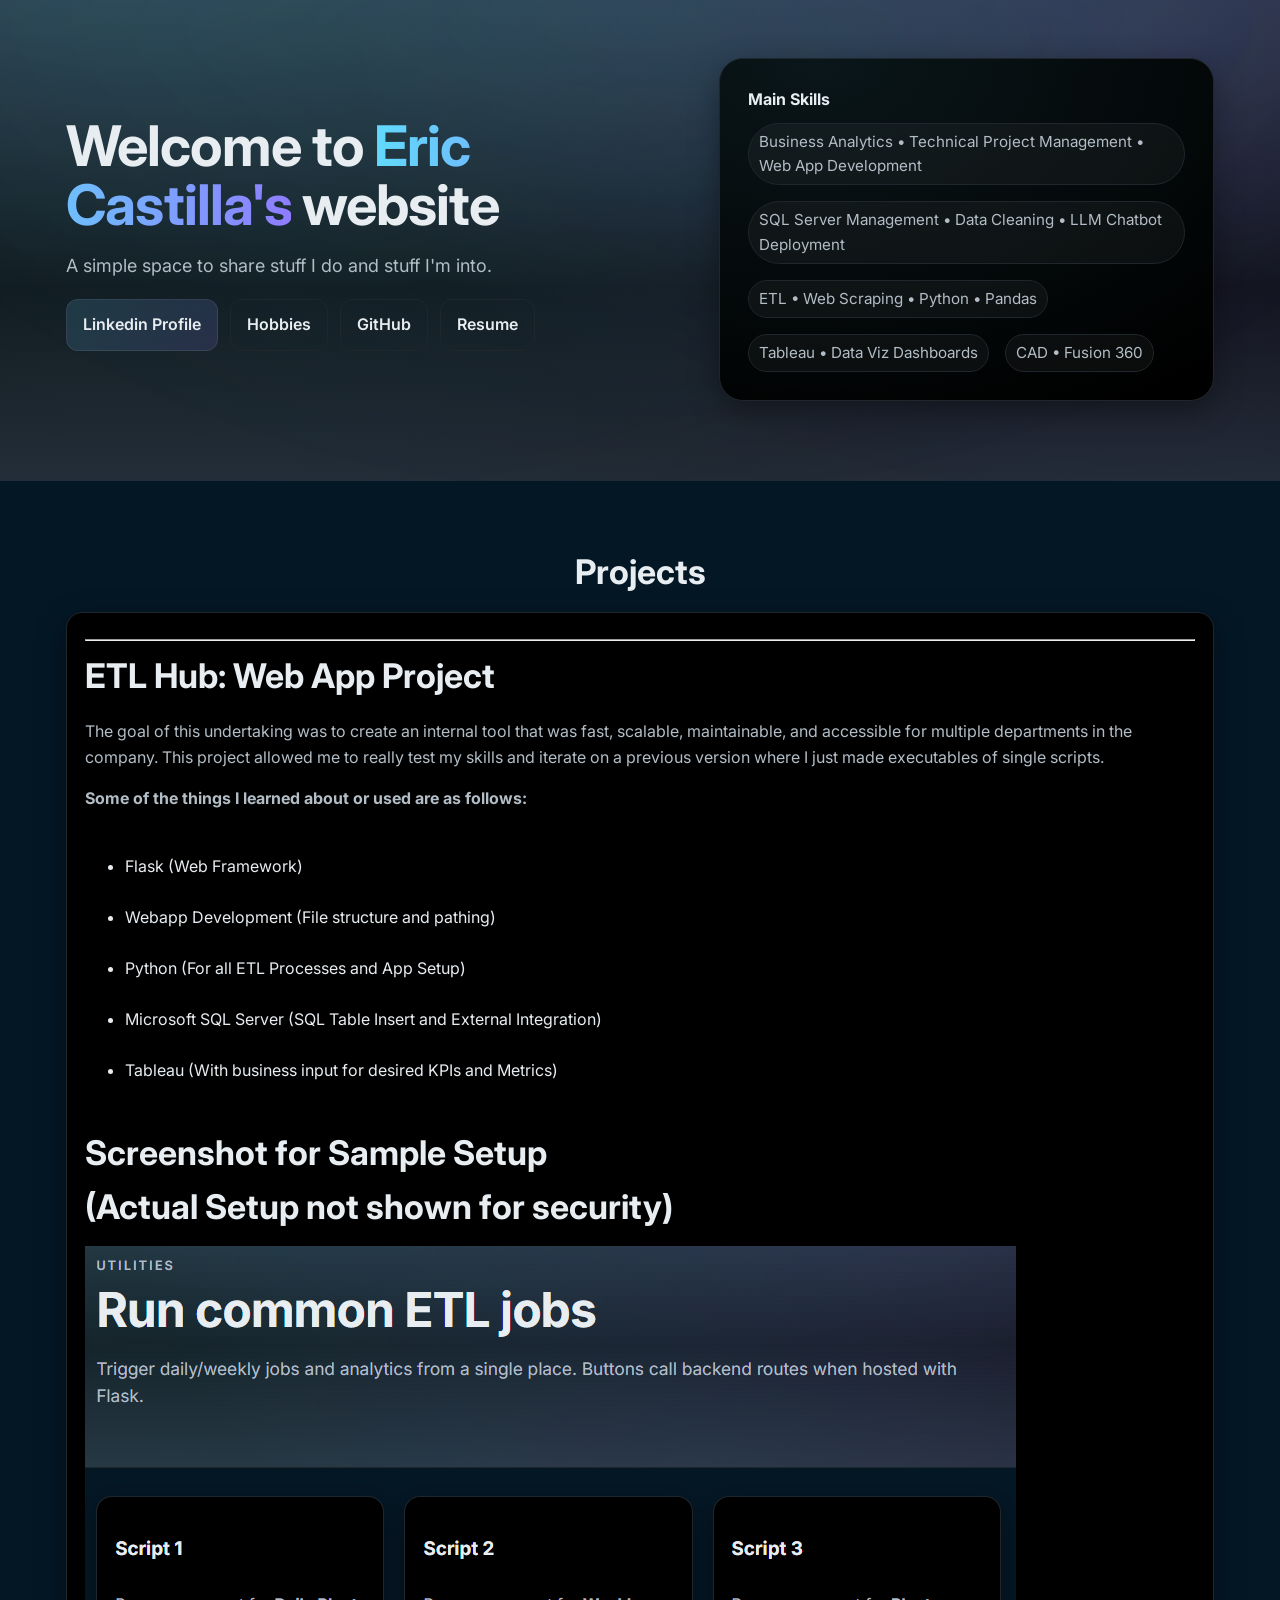
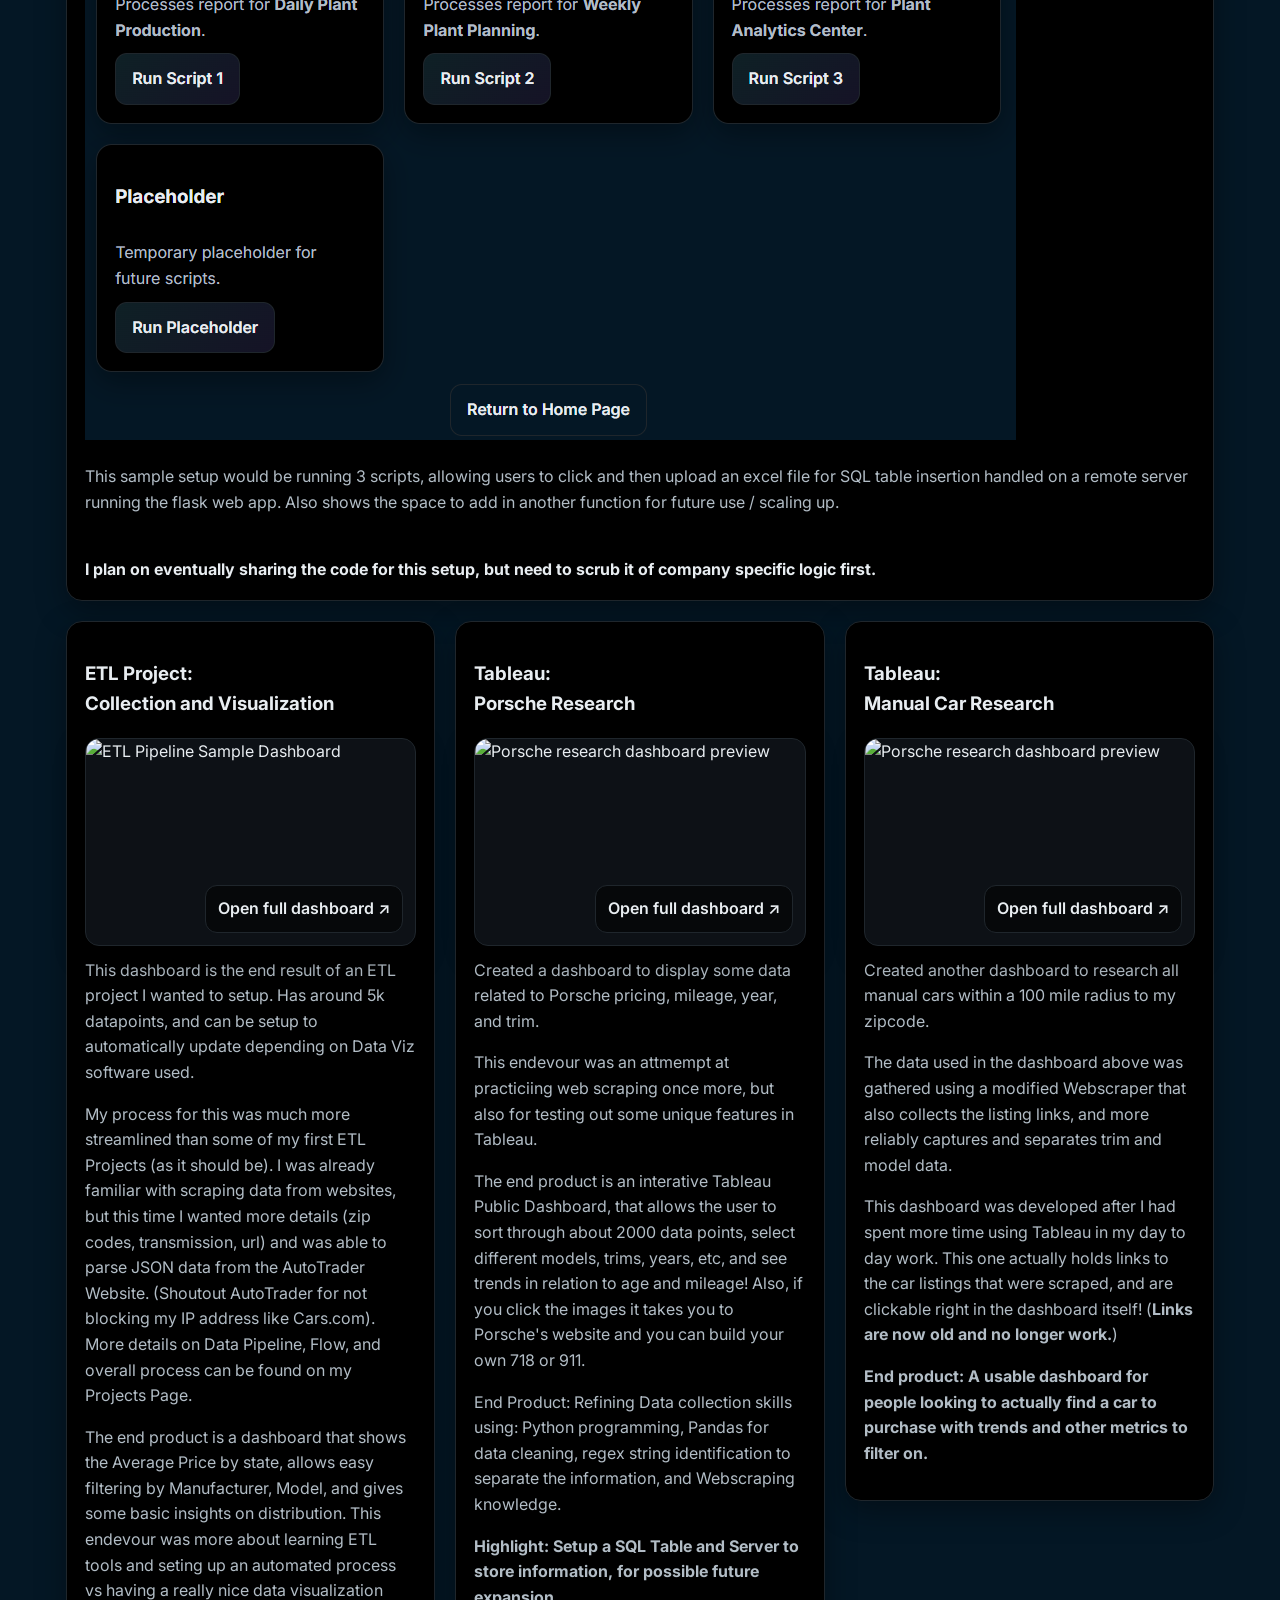
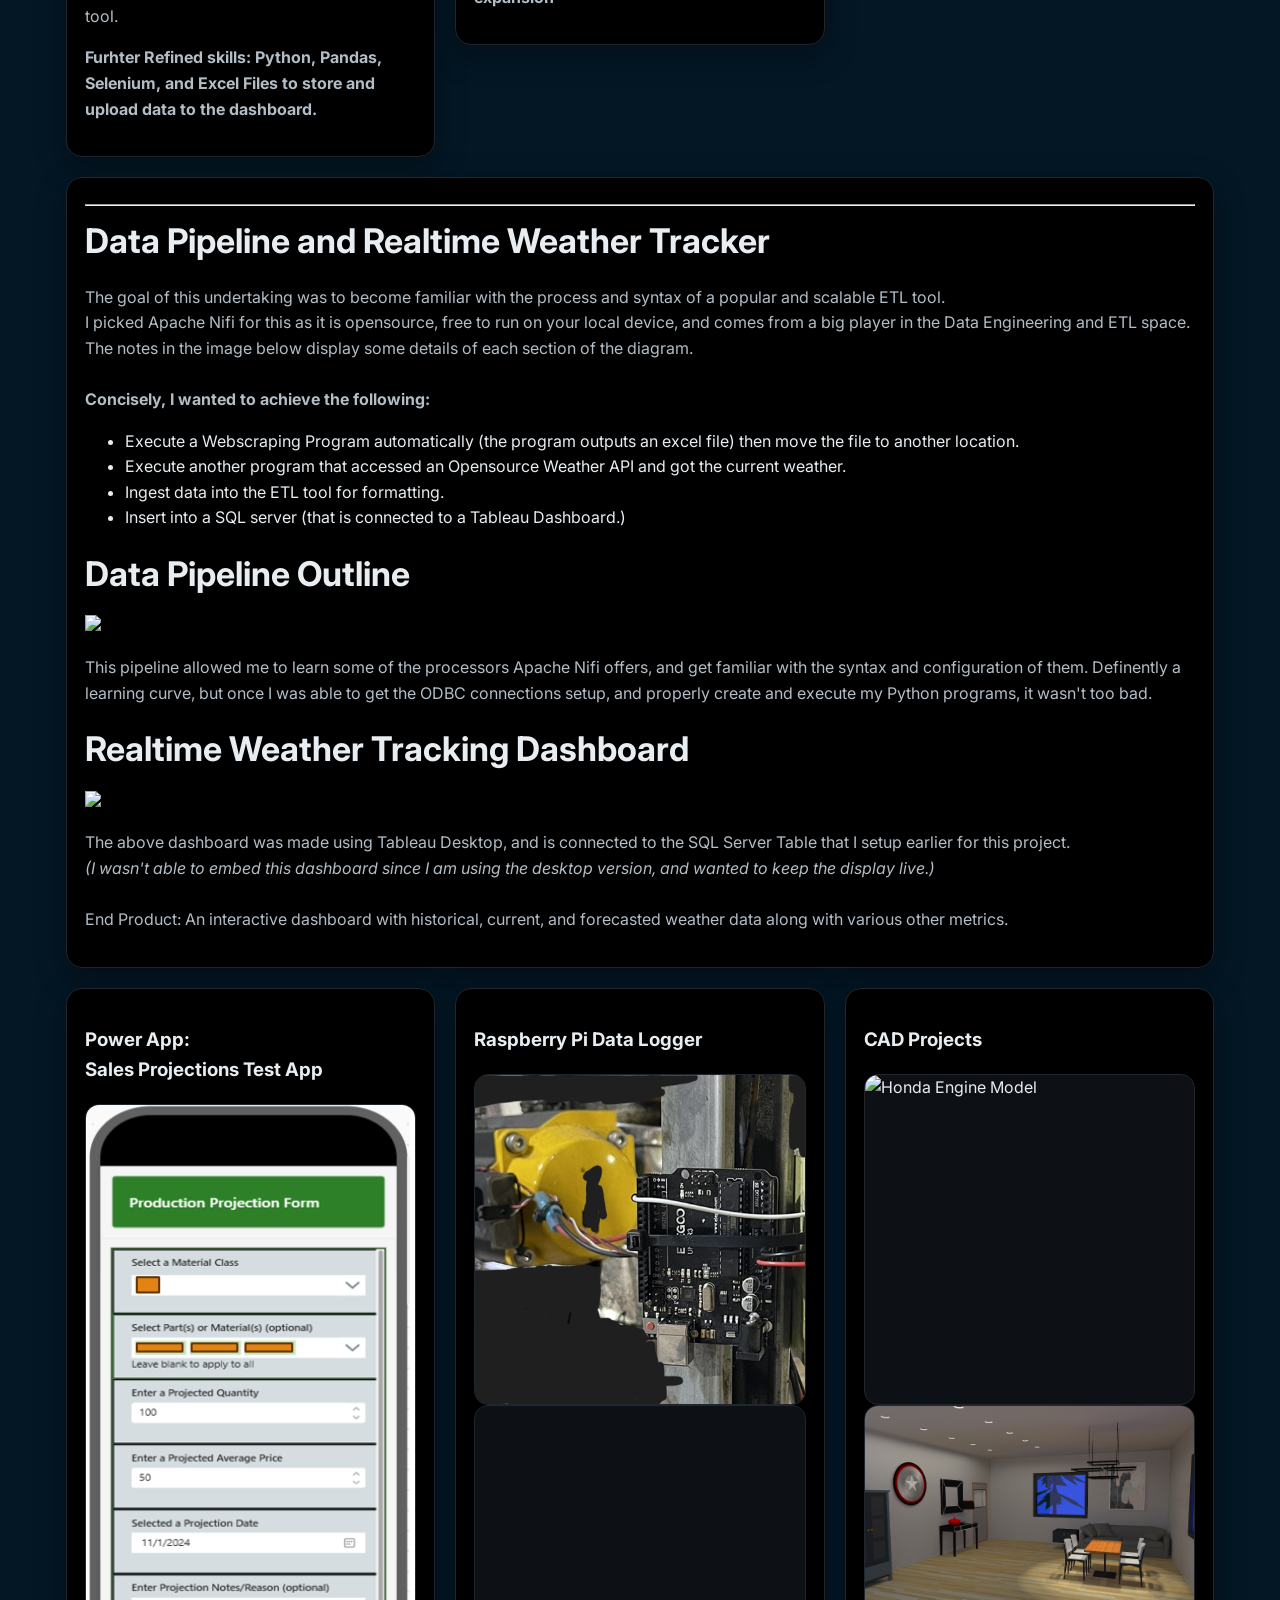
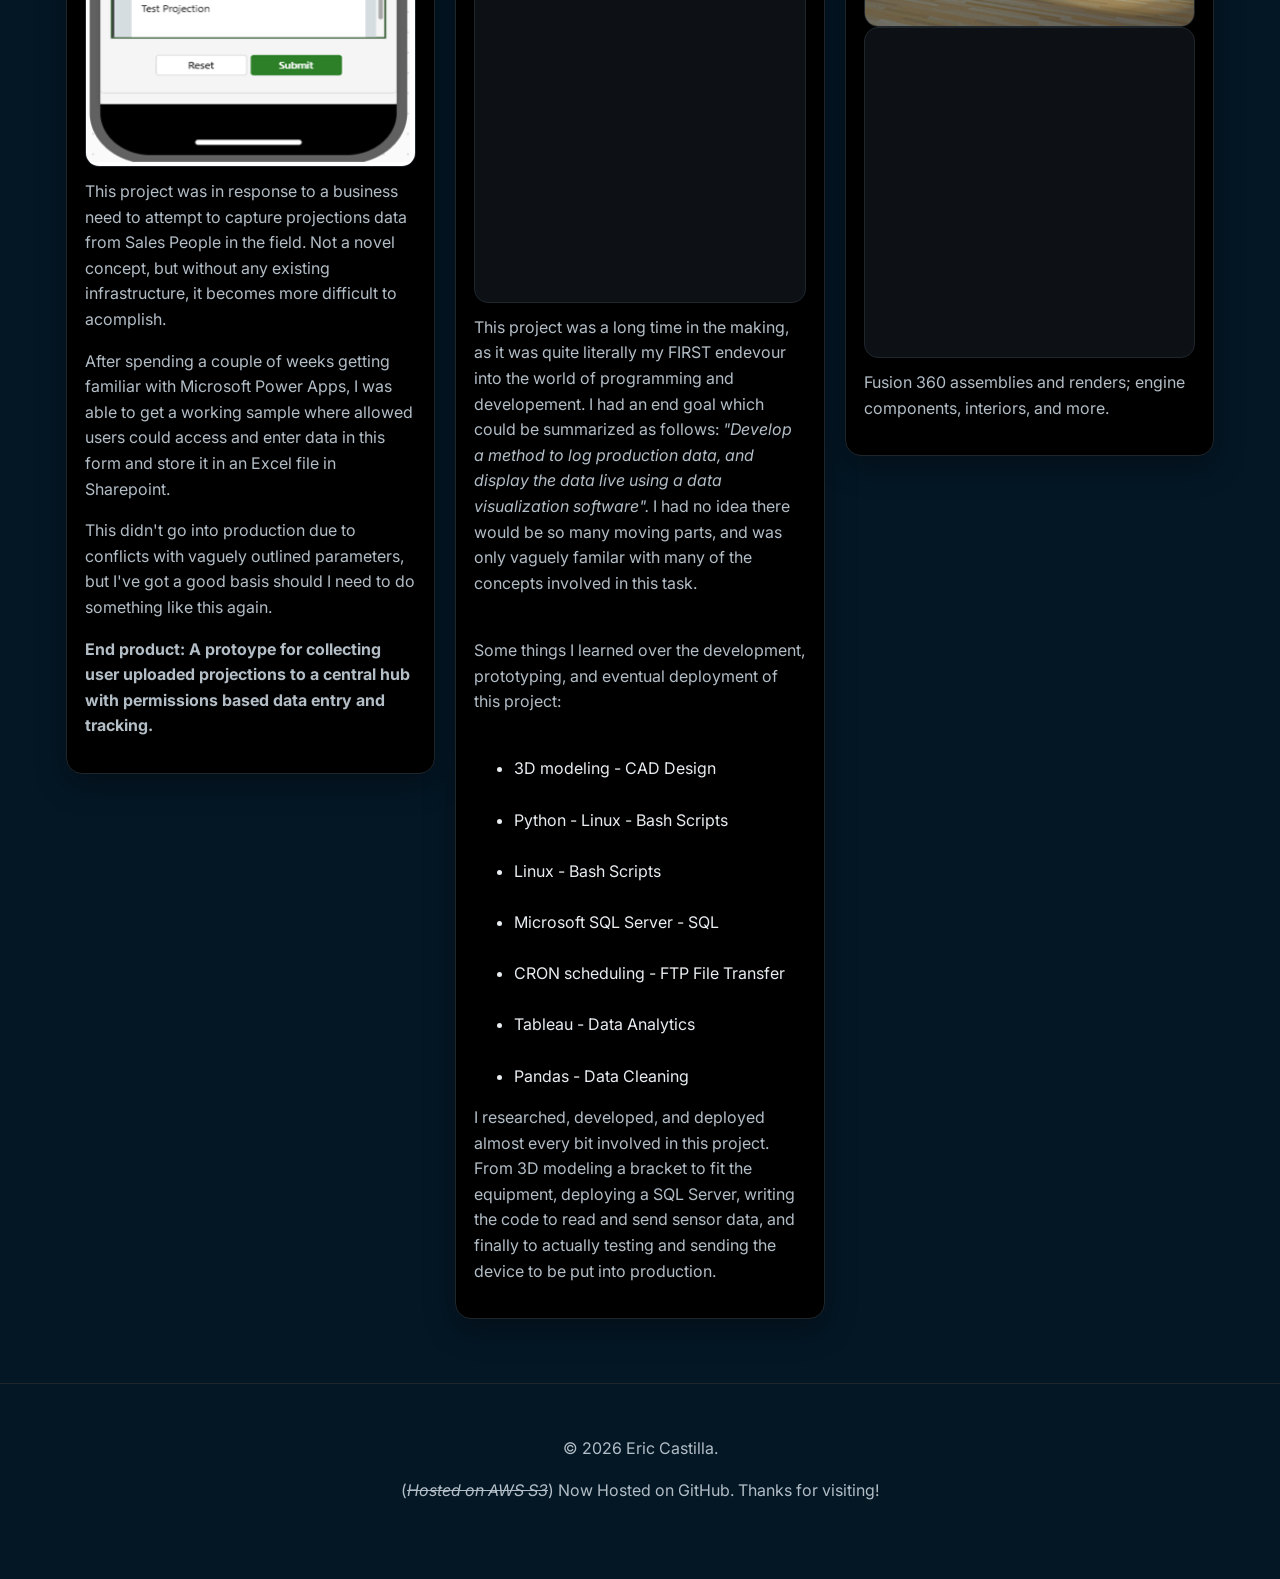
==== index.html @ 3bd5edba "Update index.html Added some text to project" ====
<!doctype html>
<html lang="en">
<head>
  <meta charset="utf-8" />
  <meta name="viewport" content="width=device-width, initial-scale=1" />
  <title>Eric Castilla — Portfolio</title>
  <meta name="description" content="Projects, dashboards, and experiments by Eric Castilla." />
  <link rel="preconnect" href="https://fonts.googleapis.com">
  <link rel="preconnect" href="https://fonts.gstatic.com" crossorigin>
  <link href="https://fonts.googleapis.com/css2?family=Inter:wght@300;400;500;600;700;800;900&display=swap" rel="stylesheet">
  <style>
    :root{
      --bg:#041725;            /* page background */
      --bg-elev:#000000;        /* card background */
      --text:#e8edf1;           /* primary text */
      --muted:#b2bdc6;          /* secondary text */
      --brand:#61dafb;          /* accent */
      --brand-2:#8e7dff;
      --border:#1f262c;
      --shadow: 0 10px 30px rgba(0,0,0,.35);
      --radius: 16px;
      --radius-lg: 24px;
      --space: clamp(16px, 2vw, 28px);
      --maxw: 1200px;
    }
    *{box-sizing:border-box}
    html,body{height:100%}
    body{
      margin:0; font-family: Inter, system-ui, -apple-system, Segoe UI, Roboto, Arial, "Helvetica Neue", sans-serif;
      color:var(--text); background: var(--bg); line-height:1.6;
    }
    a{color:var(--text); text-decoration:none}
    a:focus{outline:2px solid var(--brand); outline-offset:3px}

    /* Header / Hero */
    .header{
      position:relative; isolation:isolate; overflow:hidden;
      background: radial-gradient(1200px 600px at 10% -10%, rgba(97,218,251,.18), transparent),
                  radial-gradient(800px 500px at 90% 10%, rgba(142,125,255,.14), transparent),
                  linear-gradient(180deg, #222a35 0%, #0b0d10 60%, #222a35 100%);
    }
    .header::after{ /* soft glow */
      content:""; position:absolute; inset:-10%; z-index:-1;
      background: radial-gradient(900px 600px at 50% -10%, rgba(97,218,251,.08), transparent);
      filter: blur(40px);
    }
    .nav{
      max-width:var(--maxw); margin:0 auto; padding: 18px var(--space);
      display:flex; align-items:center; justify-content:space-between;
    }
    .brand{
      display:flex; gap:12px; align-items:center; font-weight:800; letter-spacing:.3px;
    }
    .logo{
      width:36px; height:36px; border-radius:10px; border:1px solid var(--border);
      background: linear-gradient(135deg, rgba(97,218,251,.25), rgba(142,125,255,.25));
      box-shadow: inset 0 0 0 1px rgba(255,255,255,.06);
    }
    .menu{display:flex; gap:8px}
    .menu a{padding:10px 14px; border-radius:12px; color:var(--muted)}
    .menu a:hover{background:rgba(255,255,255,.06); color:var(--text)}
    .menu-toggle{display:none}

    /* Mobile */
    @media (max-width: 840px){
      .menu{display:none}
      .menu-toggle{display:inline-flex; gap:8px; align-items:center; padding:10px 12px; border-radius:12px; border:1px solid var(--border)}
      .menu-drawer{ position:absolute; inset:60px 16px auto 16px; background:var(--bg-elev); border:1px solid var(--border); border-radius:14px; display:none; box-shadow:var(--shadow); }
      .menu-drawer a{display:block; padding:14px 16px; color:var(--muted)}
      .menu-drawer a:hover{background:rgba(255,255,255,.05); color:var(--text)}
      .menu-drawer.open{display:block}
    }

    .hero{ max-width: var(--maxw); margin: 18px auto 0; padding: 40px var(--space) 80px; display:grid; grid-template-columns: 1.1fr 0.9fr; gap: clamp(20px, 4vw, 48px); align-items:center }
    @media (max-width: 980px){ .hero{ grid-template-columns: 1fr } }
    .kicker{ color: var(--muted); font-weight:600; letter-spacing:.16em; text-transform:uppercase; font-size:.8rem }
    h1{ margin:8px 0 14px; font-size:clamp(28px, 6vw, 56px); line-height:1.05; letter-spacing:-.02em }
    .grad{ background: linear-gradient(90deg, var(--brand), var(--brand-2)); -webkit-background-clip:text; background-clip:text; color:transparent }
    .lead{ color: var(--muted); font-size: clamp(15px, 1.8vw, 18px) }
    .cta{ margin-top:18px; display:flex; gap:12px; flex-wrap:wrap }
    .btn{ padding:12px 16px; border-radius:12px; border:1px solid var(--border); background:transparent; color:var(--text); font-weight:600 }
    .btn.primary{ background: linear-gradient(135deg, rgba(97,218,251,.15), rgba(142,125,255,.15)); border-color: rgba(255,255,255,.08) }
    .btn:hover{ transform: translateY(-1px); box-shadow: 0 6px 18px rgba(0,0,0,.25) }

    .hero-card{
      border:1px solid var(--border); border-radius: var(--radius-lg);
      background: radial-gradient(600px 400px at 20% 0%, rgba(97,218,251,.10), transparent), var(--bg-elev);
      padding: clamp(16px, 3vw, 28px); box-shadow: var(--shadow);
    }
    .meta{ display:flex; gap:16px; flex-wrap:wrap; color: var(--muted); font-size:.95rem }
    .meta span{ padding:6px 10px; border:1px solid var(--border); border-radius:999px; background: rgba(255,255,255,.04) }

    /* Sections */
    .section{ max-width:var(--maxw); margin:0 auto; padding: 64px var(--space) }
    .section h2{ font-size: clamp(22px, 3.5vw, 34px); margin:0 0 12px }
    .section p{ color: var(--muted) }

    .grid {
      display: grid;
      grid-template-columns: repeat(auto-fit, minmax(280px, 1fr));
      gap: 20px;
      align-items: start; /* <- this stops row-equalizing */

    }

    .card {
      background: var(--bg-elev);
      border: 1px solid var(--border);
      border-radius: var(--radius);
      padding: 18px;
      box-shadow: var(--shadow);
      height: auto; /* let content define height */
    }

    /* Make wide cards span all 3 columns */
    .card-wide {
      background: var(--bg-elev);
      border: 1px solid var(--border);
      border-radius: var(--radius);
      padding: 18px;
      box-shadow: var(--shadow);
      height: auto;
      grid-column: 1 / -1; /* full width */
    }

    .card-wide img {
      max-width: 95%;
      height: auto;
    }

    /* Responsive embeds (Tableau, iframes, etc.) */
    .embed{ position:relative; width:100%; aspect-ratio: 16 / 9; border-radius: 14px; overflow:hidden; border:1px solid var(--border); background:#0d1116 }
    .embed > *{ position:absolute; inset:0; width:100%; height:100% }

    /* Thumbnail-style Tableau preview */
    .tableau-thumb {
    position: relative;
    display: block;
    width: 100%;
    border: 1px solid var(--border);
    border-radius: 14px;
    overflow: hidden;
    background: #0d1116;
    box-shadow: var(--shadow);
    }
    .tableau-thumb img {
    display: block;
    width: 100%;
    height: 50%;
    object-fit: cover;
    /* Make preview big and readable */
    aspect-ratio: 16 / 10;
    }
    @media (max-width: 900px) {
    .tableau-thumb img { aspect-ratio: 4 / 5; }
    }
    .tableau-thumb .open {
    position: absolute;
    right: 12px;
    bottom: 12px;
    padding: 10px 12px;
    border-radius: 12px;
    background: rgba(0,0,0,.55);
    border: 1px solid var(--border);
    font-weight: 600;
    }

    /* Footer */
    footer{ border-top:1px solid var(--border); color:var(--muted); text-align:center; padding: 36px var(--space) 60px }

    /* Accessibility: respect reduced motion */
    @media (prefers-reduced-motion: reduce){
      *{ animation:none !important; transition:none !important }
    }
  </style>
</head>
<body>

  <header class="header">
    <section class="hero" id="home">
      <div>
        <h1>Welcome to <span class="grad">Eric Castilla's</span> website</h1>
        <p class="lead">A simple space to share stuff I do and stuff I'm into.
        </p>
        <div class="cta">
          <!-- <a class="btn primary" href="/ETL_Project_1.html">Additional Projects</a> -->
          <a class="btn primary" href="https://www.linkedin.com/in/eric-castilla-77b525183/" target="_blank" rel="noopener">Linkedin Profile</a>
          <a class="btn" href="Project_2.html">Hobbies</a>
          <a class="btn" href="https://github.com/CastyBoi" target="_blank" rel="noopener">GitHub</a>
          <a class="btn" href="Eric_Castilla_Resume.pdf" target="_blank" rel="noopener">Resume</a>
        </div>
      </div>
      <div class="hero-card">
        <strong>Main Skills</strong>
        <div class="meta" style="margin-top:10px">
          <span>Business Analytics • Technical Project Management • Web App Development</span>
          <span>SQL Server Management • Data Cleaning • LLM Chatbot Deployment</span>
          <span>ETL • Web Scraping • Python • Pandas</span>
          <span>Tableau • Data Viz Dashboards</span>
          <span>CAD • Fusion 360</span>
        </div>
      </div>
    </section>
  </header>

  <main id="main">

    <section class="section" id="projects">
      <h2 style="text-align:center"> Projects </h2>
      <div class="grid">

        <!-- Card Wide: ETL Hub Web App Project -->
        <article class="card card-wide">
          <hr>
          <h2>ETL Hub: Web App Project</h2>
          <p>The goal of this undertaking was to create an internal tool that was fast, scalable, maintainable, and accessible for multiple departments in the company. This project allowed me to really test my skills and iterate on a previous version where I just made executables of single scripts. </p>
          <p><strong> Some of the things I learned about or used are as follows: </strong></p> 
              <ul>
              <br><li>Flask (Web Framework)</li> 
              <br><li>Webapp Development (File structure and pathing)</li> 
              <br><li>Python (For all ETL Processes and App Setup)</li> 
              <br><li>Microsoft SQL Server (SQL Table Insert and External Integration)</li> 
              <br><li>Tableau (With business input for desired KPIs and Metrics)</li> 
              </ul>
            <br>
            <h2>Screenshot for Sample Setup <br>(Actual Setup not shown for security)</h2>
            <div class="image-gallery">
                <img src="images/ETL_Hub_Sample_1.png">
            </div>
            <p>This sample setup would be running 3 scripts, allowing users to click and then upload an excel file for SQL table insertion handled on a remote server running the flask web app. Also shows the space to add in another function for future use / scaling up.</p>
            <br><strong>I plan on eventually sharing the code for this setup, but need to scrub it of company specific logic first.</strong>

        </article>

        <!-- ETL Project -->
        <article class="card">
          <h3>ETL Project:<br> Collection and Visualization</h3>          
            <a class="tableau-thumb"
            href="https://public.tableau.com/views/CarSalesMetricDashboard/Dashboard1?:language=en-US&:sid=&:redirect=auth&:display_count=n&:origin=viz_share_link"
            target="_blank" rel="noopener">
            <img
                src="https://public.tableau.com/static/images/Ca/CarSalesMetricDashboard/Dashboard1/1.png"
                alt="ETL Pipeline Sample Dashboard">
            <span class="open">Open full dashboard ↗</span>
          </a>
          <p style="margin-top:12px">This dashboard is the end result of an ETL project I wanted to setup. Has around 5k datapoints, and can be setup to automatically update depending on Data Viz software used.</p>

          <p>My process for this was much more streamlined than some of my first ETL Projects (as it should be). I was already familiar with scraping data from websites, but this time I wanted more details (zip codes, transmission, url) and was able to parse JSON data from the AutoTrader Website. (Shoutout AutoTrader for not blocking my IP address like Cars.com). More details on Data Pipeline, Flow, and overall process can be found on my Projects Page. </p>

          <p>The end product is a dashboard that shows the Average Price by state, allows easy filtering by Manufacturer, Model, and gives some basic insights on distribution. This endevour was more about learning ETL tools and seting up an automated process vs having a really nice data visualization tool.</p>

          <p><strong>Furhter Refined skills: Python, Pandas, Selenium, and Excel Files to store and upload data to the dashboard.</strong></p>
        </article>

        <!-- Porsche Research -->
        <article class="card">
          <h3>Tableau: <br> Porsche Research</h3>
            <a class="tableau-thumb"
            href="https://public.tableau.com/views/PorscheResearch718and911Only/PorscheCostMileageDB"
            target="_blank" rel="noopener">
            <img
                src="https://public.tableau.com/static/images/Po/PorscheResearch718and911Only/PorscheCostMileageDB/1.png"
                alt="Porsche research dashboard preview">
            <span class="open">Open full dashboard ↗</span>
            </a>
            <p style="margin-top:12px">Created a dashboard to display some data related to Porsche pricing, mileage, year, and trim.

            <p>This endevour was an attmempt at practiciing web scraping once more, but also for testing out some unique features in Tableau.

            <p>The end product is an interative Tableau Public Dashboard, that allows the user to sort through about 2000 data points, select different models, trims, years, etc, and see trends in relation to age and mileage! Also, if you click the images it takes you to Porsche's website and you can build your own 718 or 911.

            <p>End Product: Refining Data collection skills using: Python programming, Pandas for data cleaning, regex string identification to separate the information, and Webscraping knowledge.</p> 
            <p><strong> Highlight: Setup a SQL Table and Server to store information, for possible future expansion</strong></p>

        </article>

        <!-- Manual Car Research -->
        <article class="card">
          <h3>Tableau: <br> Manual Car Research </h3>

            <a class="tableau-thumb"
            href="https://public.tableau.com/views/ManualCarResearchArizona/Dashboard1?:language=en-US&:sid=&:redirect=auth&:display_count=n&:origin=viz_share_link"
            target="_blank" rel="noopener">
            <img
                src="https://public.tableau.com/static/images/Ma/ManualCarResearchArizona/Dashboard1/1.png"
                alt="Porsche research dashboard preview">
            <span class="open">Open full dashboard ↗</span>
            </a>
          <p style="margin-top:12px">Created another dashboard to research all manual cars within a 100 mile radius to my zipcode.

          <p>The data used in the dashboard above was gathered using a modified Webscraper that also collects the listing links, and more reliably captures and separates trim and model data.</p>

          <p>This dashboard was developed after I had spent more time using Tableau in my day to day work. This one actually holds links to the car listings that were scraped, and are clickable right in the dashboard itself! (<strong>Links are now old and no longer work.</strong>) </p>

         <p><strong>End product: A usable dashboard for people looking to actually find a car to purchase with trends and other metrics to filter on. </strong></p>
        </article>

        <!-- Card Wide: Data Pipeline Live Update Full ETL Pipeline -->

        <article class="card card-wide">
          <hr>
          <h2>Data Pipeline and Realtime Weather Tracker</h2>
          <p>The goal of this undertaking was to become familiar with the process and syntax of a popular and scalable ETL tool. 
              <br>I picked Apache Nifi for this as it is opensource, free to run on your local device, and comes from a big player in the Data Engineering and ETL space. 
              <br>The notes in the image below display some details of each section of the diagram. 
              <br>
              <br><strong>Concisely, I wanted to achieve the following:</strong>
              <ul>
                  <li>Execute a Webscraping Program automatically (the program outputs an excel file) then move the file to another location.
                  <li>Execute another program that accessed an Opensource Weather API and got the current weather.
                  <li>Ingest data into the ETL tool for formatting.
                  <li>Insert into a SQL server (that is connected to a Tableau Dashboard.)
                  </li>
              </ul>
          </p>
          <h2>Data Pipeline Outline</h2>
          <div class="image-gallery">
              <img src="https://eric-castilla-website-1.s3.us-west-1.amazonaws.com/images/project_pics/Apache+Nifi+Data-Pipeline+1.PNG">
          </div>
          <p>This pipeline allowed me to learn some of the processors Apache Nifi offers, and get familiar with the syntax and configuration of them. Definently a learning curve, but once I was able to get the ODBC connections setup, and properly create and execute my Python programs, it wasn't too bad.</p>
          <h2>Realtime Weather Tracking Dashboard</h2>
          <div class="image-gallery">
              <img src="https://eric-castilla-website-1.s3.us-west-1.amazonaws.com/images/project_pics/Real+Time+Temp+Tracking+and+Forecasting+1.PNG">
          </div>
          <p>The above dashboard was made using Tableau Desktop, and is connected to the SQL Server Table that I setup earlier for this project. 
              <br><i>(I wasn't able to embed this dashboard since I am using the desktop version, and wanted to keep the display live.)</i>
          <br>
          <br>
          End Product: An interactive dashboard with historical, current, and forecasted weather data along with various other metrics.
          </p>
          <p> </p>
        </article>


        <!-- Card Power Apps Project Sample: Projections -->
        <article class="card">
          <h3> Power App: <br> Sales Projections Test App  </h3>
          <div class="embed" style="aspect-ratio: 1 / 2"> <img src="images/Projection_App_Image_1.png" alt="Power Apps: Projection Sample" style="position:absolute; inset:0; width:100%;       height:100%; object-fit:cover"/>
          </div>
          <p style="margin-top:12px">This project was in response to a business need to attempt to capture projections data from Sales People in the field. Not a novel concept, but without any existing infrastructure, it becomes more difficult to acomplish.

          <p>After spending a couple of weeks getting familiar with Microsoft Power Apps, I was able to get a working sample where allowed users could access and enter data in this form and store it in an Excel file in Sharepoint.</p>

          <p>This didn't go into production due to conflicts with vaguely outlined parameters, but I've got a good basis should I need to do something like this again. </p>
          
         <p><strong>End product: A protoype for collecting user uploaded projections to a central hub with permissions based data entry and tracking. </strong></p>
        </article>


        <!-- Raspberry Pi Logger -->
        <article class="card">
          <h3>Raspberry Pi Data Logger</h3>
            <div class="embed" style="aspect-ratio: 1 / 1"> <img src="images/etl_images/Microcontroller and Bracket.PNG" alt="Microcontroller and Sensors" style="position:absolute; inset:0; width:100%;       height:100%; object-fit:cover"/>
            </div>
            <div class="embed" style="aspect-ratio: 2 / 3"> 

                <blockquote class="imgur-embed-pub" lang="en" data-id="a/UpGbQud" data-context="false" ><a href="//imgur.com/a/UpGbQud"></a></blockquote><script async src="//s.imgur.com/min/embed.js" charset="utf-8"></script>
            </div> 
          <p style="margin-top:12px"> This project was a long time in the making, as it was quite literally my FIRST endevour into the world of programming and developement. I had an end goal which could be summarized as follows: <i>"Develop a method to log production data, and display the data live using a data visualization software".</i> I had no idea there would be so many moving parts, and was only vaguely familar with many of the concepts involved in this task. </p>
          <p style="margin-top:12px">
                <br>Some things I learned over the development, prototyping, and eventual deployment of this project:
                <ul>
                <br><li>3D modeling - CAD Design</li> 
                <br><li>Python - Linux - Bash Scripts</li> 
                <br><li>Linux - Bash Scripts</li> 
                <br><li>Microsoft SQL Server - SQL</li> 
                <br><li>CRON scheduling - FTP File Transfer</li> 
                <br><li>Tableau - Data Analytics</li> 
                <br><li>Pandas - Data Cleaning</li> 
                </ul>
                <p>               
                I researched, developed, and deployed almost every bit involved in this project. From 3D modeling a bracket to fit the equipment, deploying a SQL Server, writing the code to read and send sensor data, and finally to actually testing and sending the device to be put into production. </p>
        </article>

        <!-- CAD Projects -->
        <article class="card">
          <h3>CAD Projects</h3>
          <div class="embed" style="aspect-ratio: 1 / 1">
            <img src="https://eric-castilla-website-1.s3.us-west-1.amazonaws.com/images/project_pics/Honda+Engine+Model+1.JPG" alt="Honda Engine Model" style="position:absolute; inset:0; width:100%; height:100%; object-fit:cover"/>
            
          </div>


          <div class="embed" style="aspect-ratio: 3 / 2">
            <img src="images/Living Room Render.jpeg"
                alt="Living Room Render"
                style="position:absolute; inset:0; width:100%; height:100%; object-fit:cover"/>
          </div>
        
          <div class="embed" style="aspect-ratio: 1 / 1"> 
            <iframe src="https://giphy.com/embed/470opr0j5pThxRnNb1" frameborder="0" allowfullscreen title="Crankshaft animation"></iframe> 
          </div>

          <p style="margin-top:12px">Fusion 360 assemblies and renders; engine components, interiors, and more.</p>
        </article>
      </div>
    </section>
  </main>

  <footer>
    <p>© <span id="year"></span> Eric Castilla. </p>
    <p>(<s><i>Hosted on AWS S3</i></s>) Now Hosted on GitHub. Thanks for visiting!</p>
  </footer>

  <!-- Scripts: Tableau (lazy) + simple menu toggle -->
  <script>
    // Mobile menu
    const btn = document.querySelector('.menu-toggle');
    const drawer = document.querySelector('#drawer');
    btn?.addEventListener('click', () => {
      const open = drawer.classList.toggle('open');
      btn.setAttribute('aria-expanded', String(open));
    });
    // Year
    document.getElementById('year').textContent = new Date().getFullYear();

    // Lazy-load Tableau scripts once the first placeholder enters viewport
    const loadTableau = () => {
      if (window._tableauLoaded) return;
      const s = document.createElement('script');
      s.src = 'https://public.tableau.com/javascripts/api/viz_v1.js';
      document.body.appendChild(s);
      window._tableauLoaded = true;
    };
    const obs = new IntersectionObserver((entries)=>{
      entries.forEach(e=>{ if(e.isIntersecting) { loadTableau(); obs.disconnect(); } });
    }, { rootMargin: '200px' });
    const firstViz = document.getElementById('viz1707965030564');
    if (firstViz) obs.observe(firstViz);
  </script>
</body>
</html>
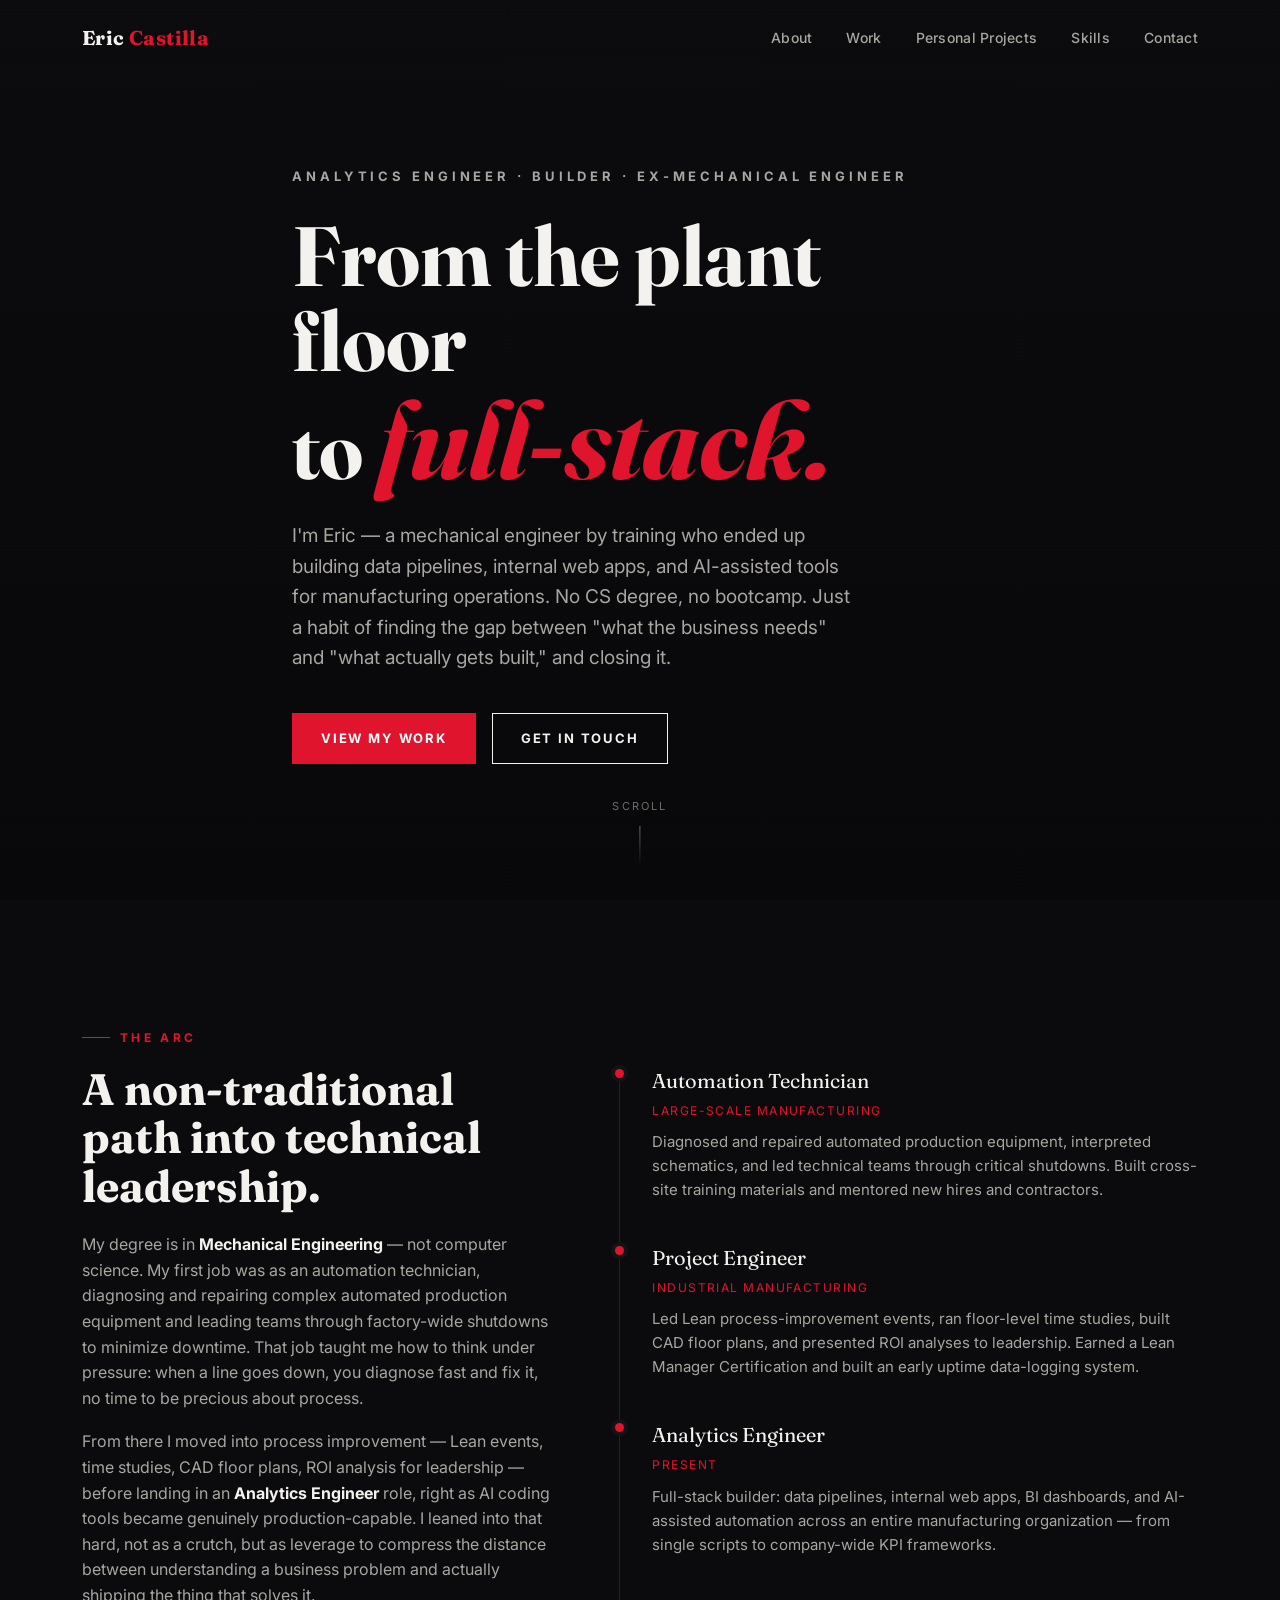
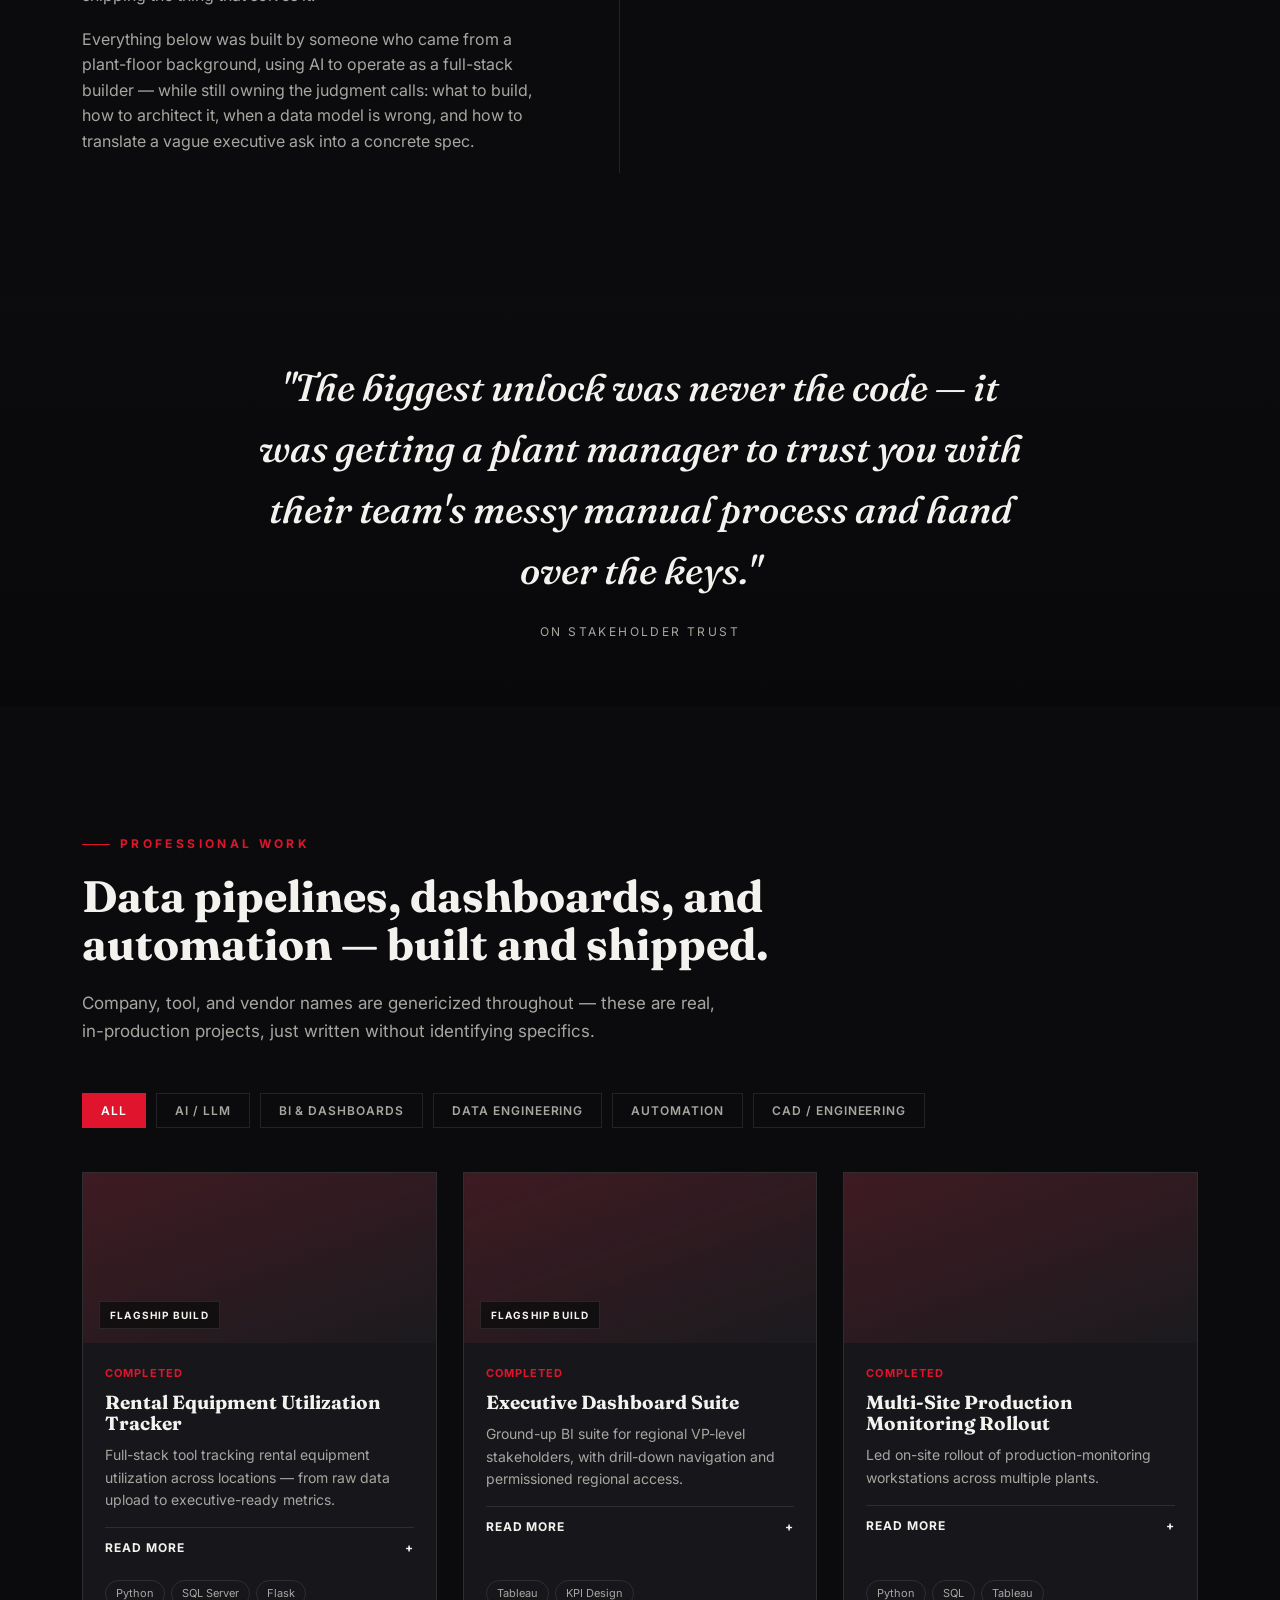
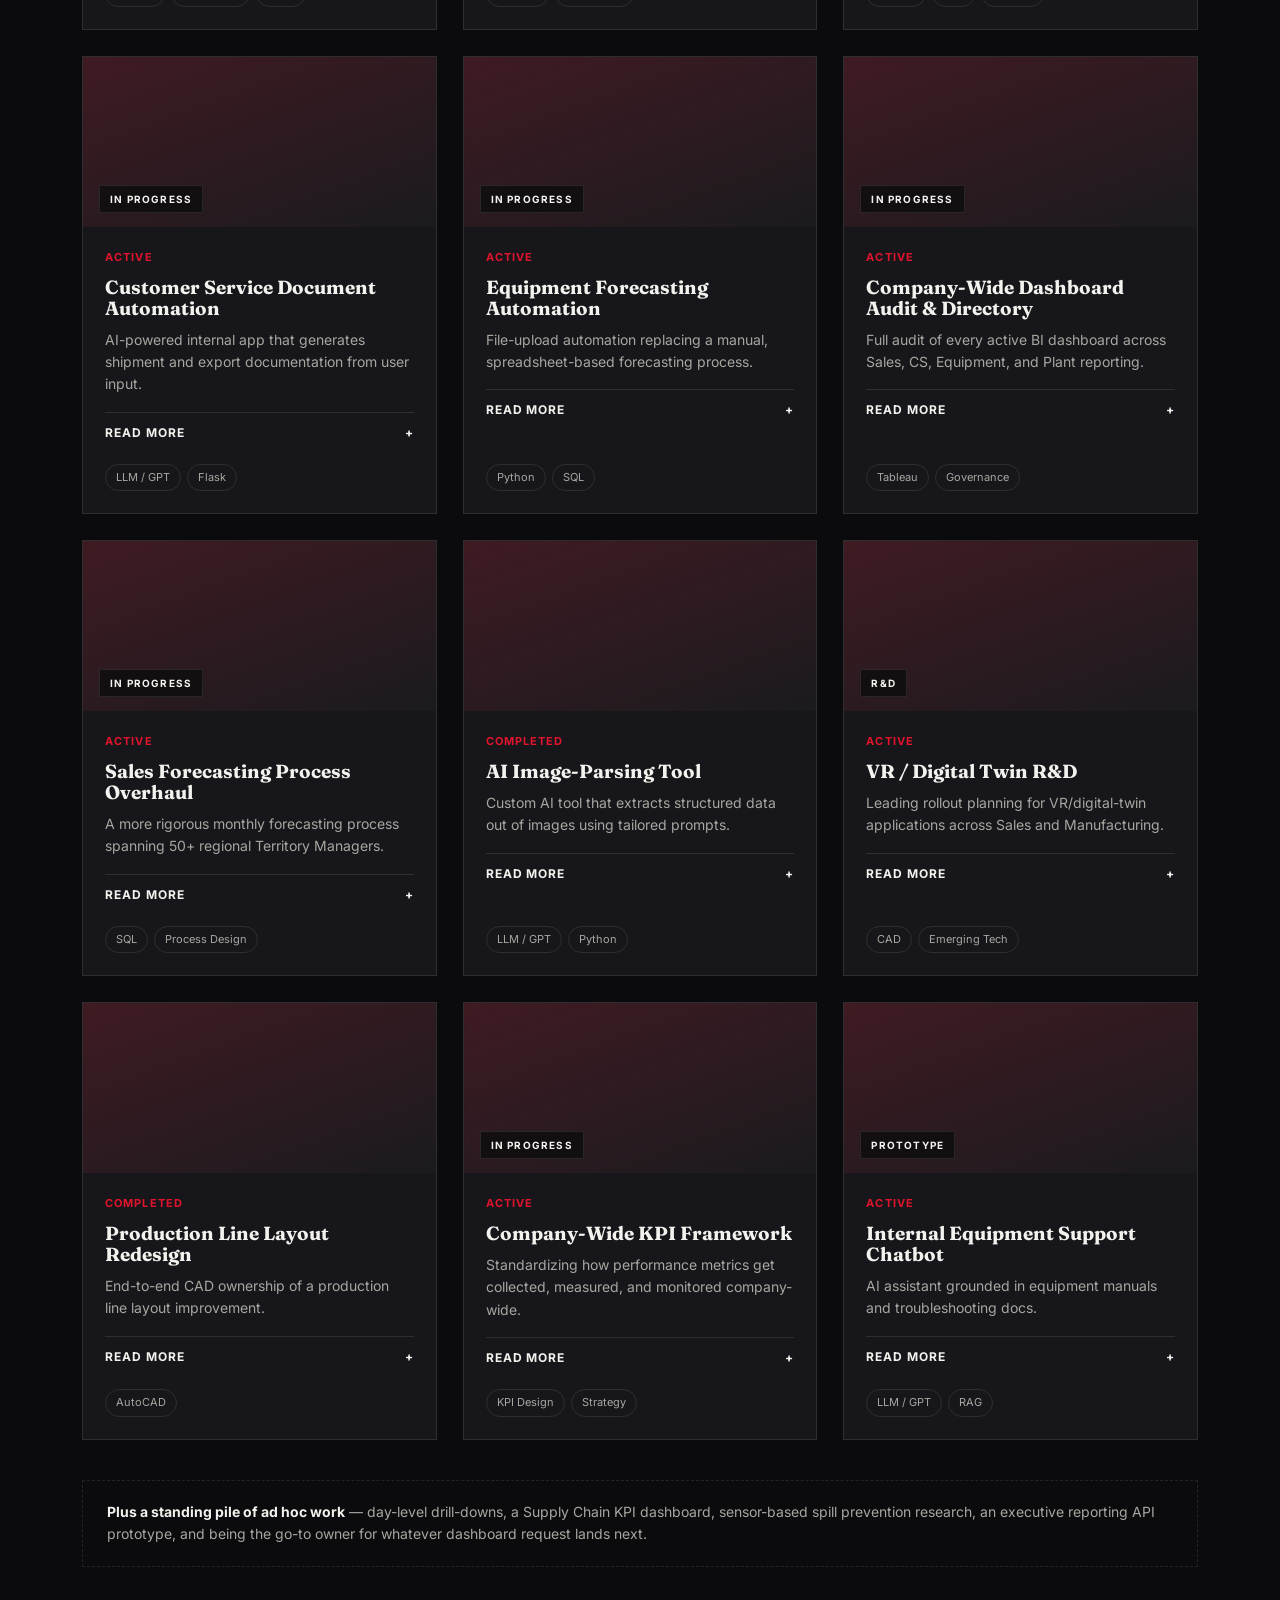
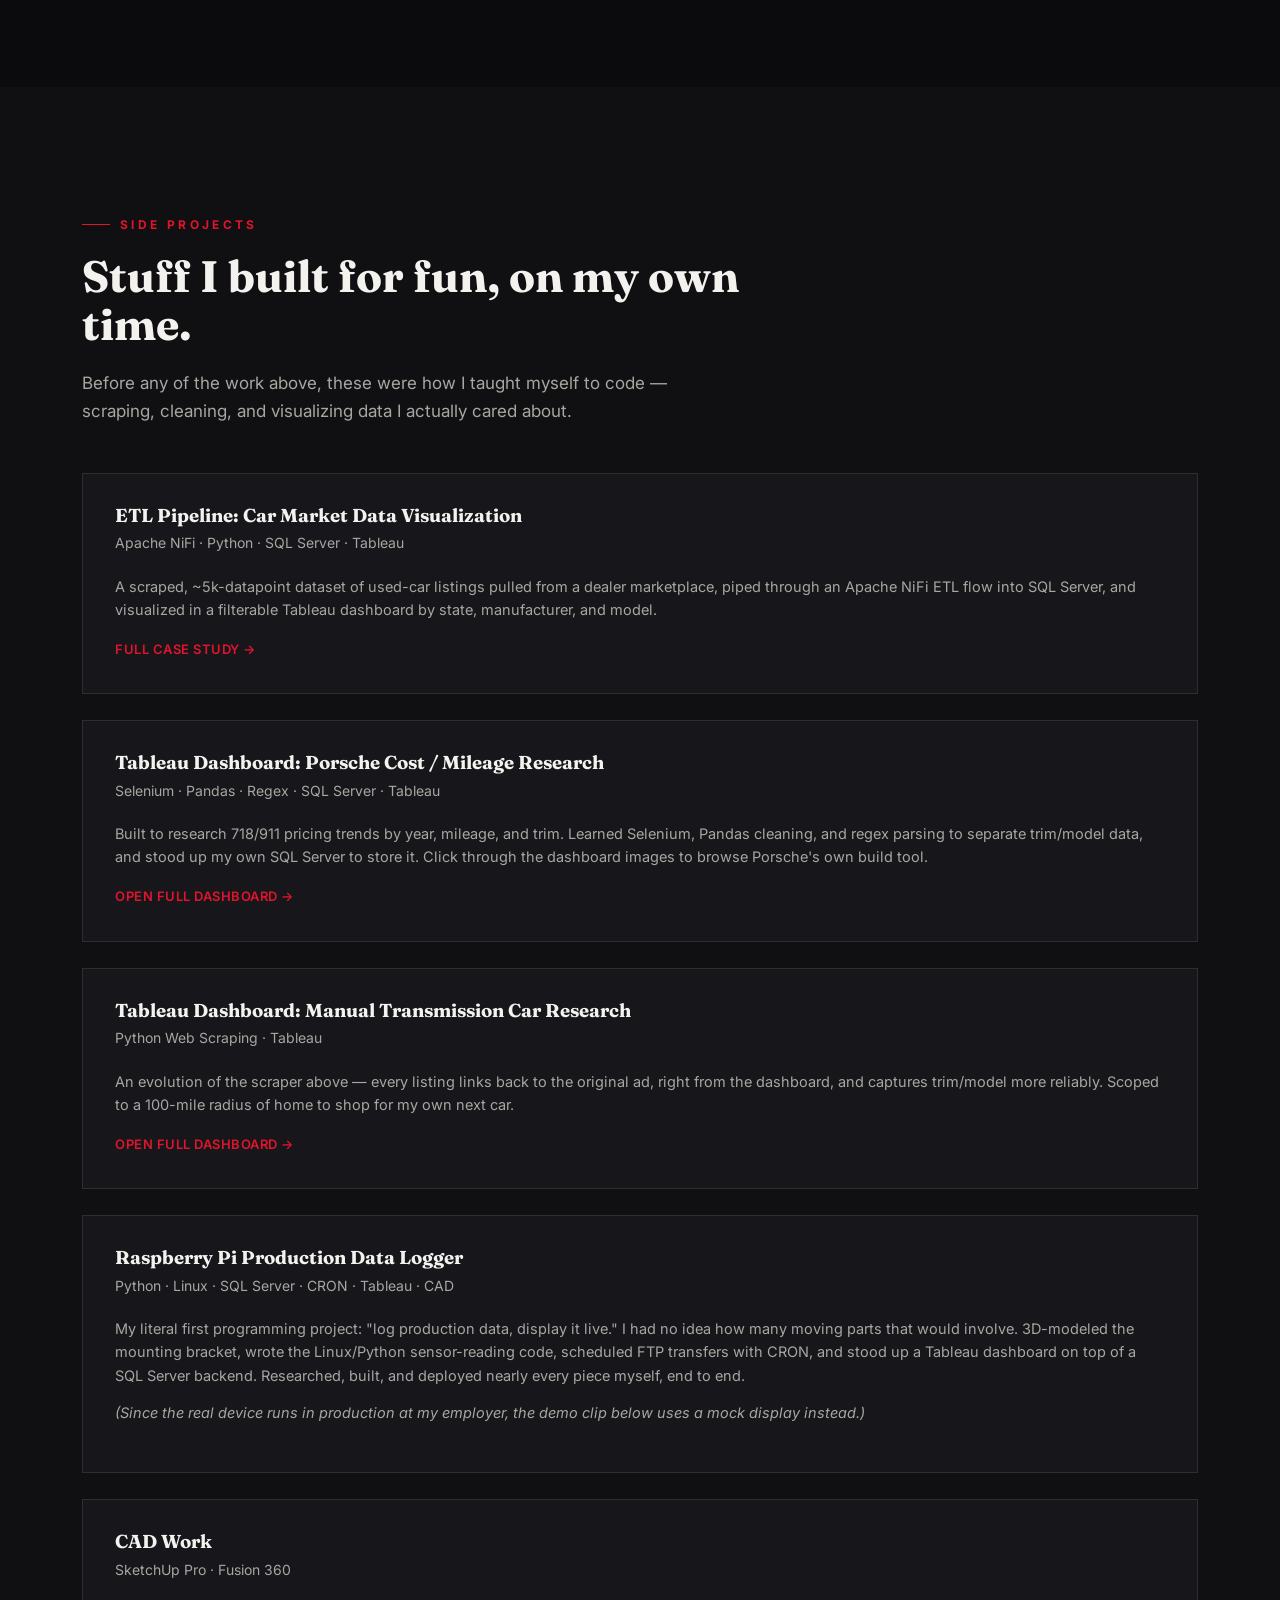
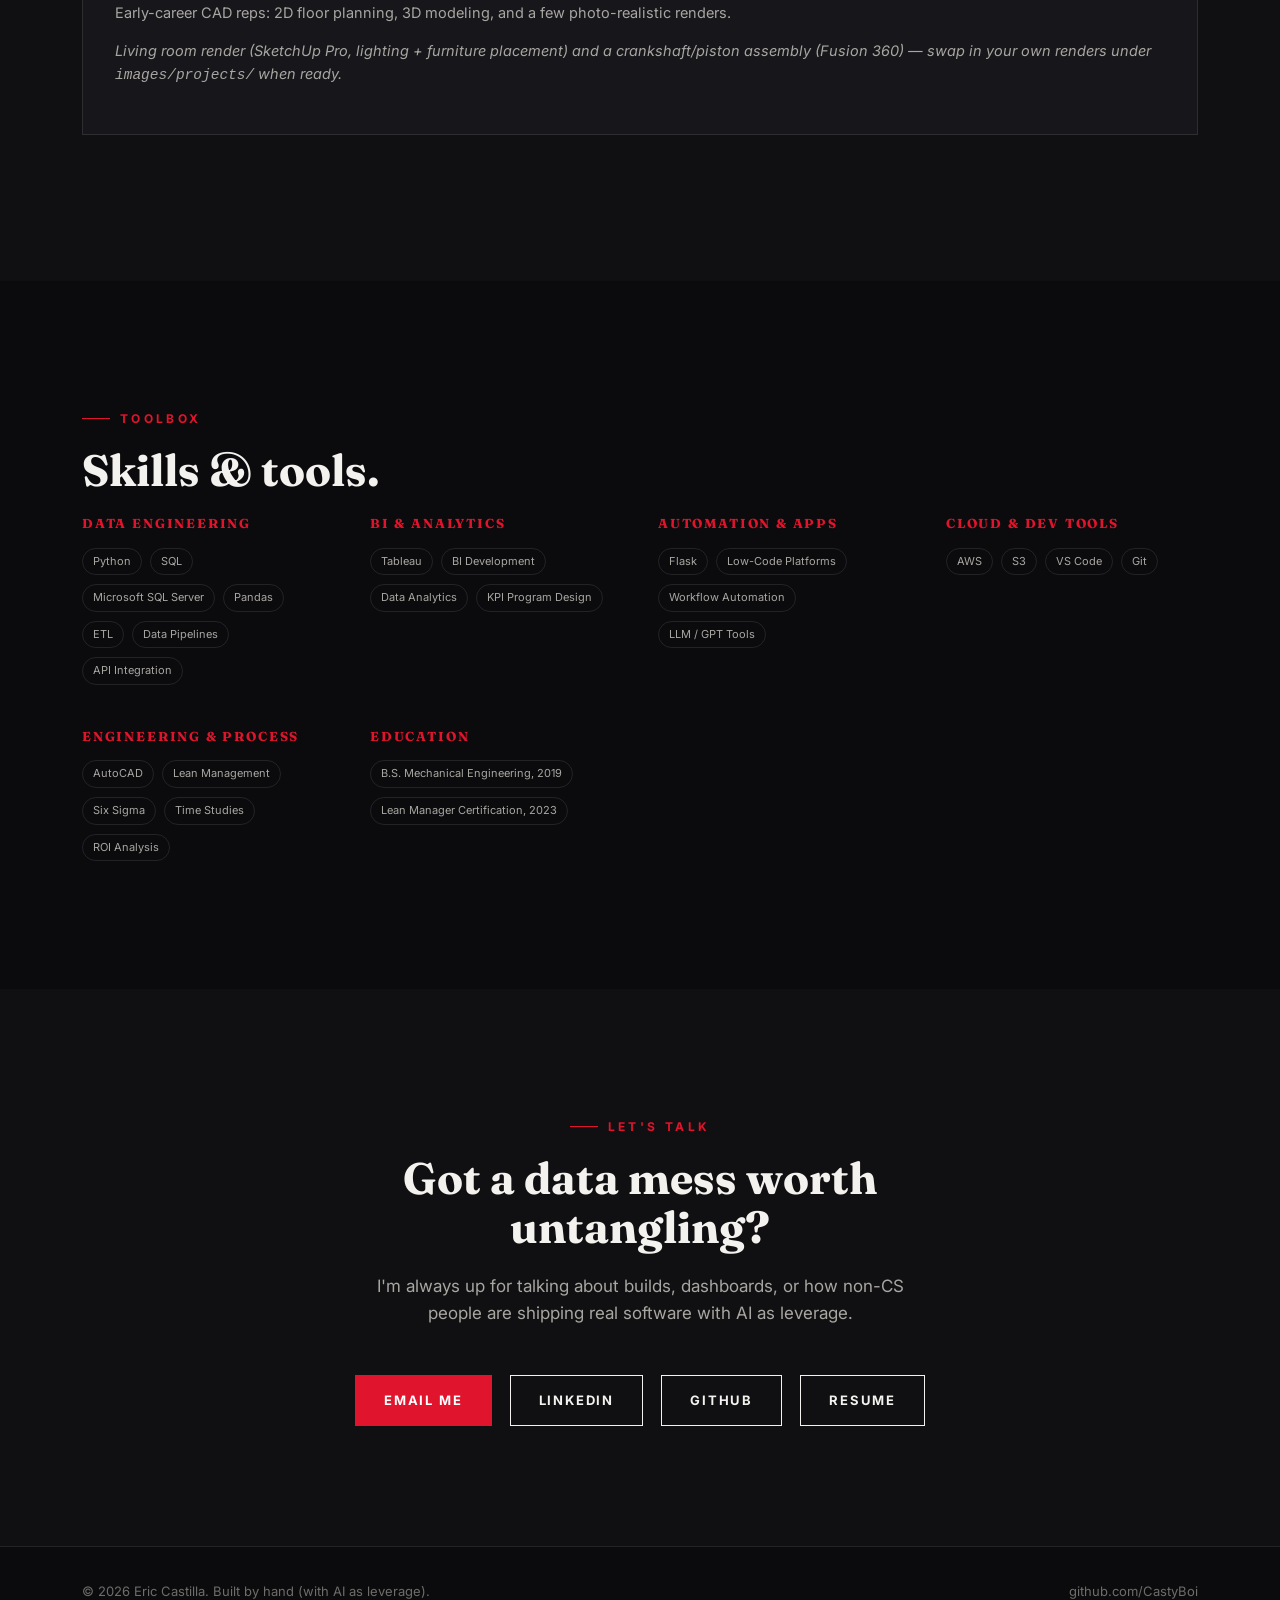
==== commit 52e5cb67: "Add files via upload" ====
--- a/index.html
+++ b/index.html
@@ -1,432 +1,420 @@
-<!doctype html>
+<!DOCTYPE html>
 <html lang="en">
 <head>
-  <meta charset="utf-8" />
-  <meta name="viewport" content="width=device-width, initial-scale=1" />
-  <title>Eric Castilla — Portfolio</title>
-  <meta name="description" content="Projects, dashboards, and experiments by Eric Castilla." />
-  <link rel="preconnect" href="https://fonts.googleapis.com">
-  <link rel="preconnect" href="https://fonts.gstatic.com" crossorigin>
-  <link href="https://fonts.googleapis.com/css2?family=Inter:wght@300;400;500;600;700;800;900&display=swap" rel="stylesheet">
-  <style>
-    :root{
-      --bg:#041725;            /* page background */
-      --bg-elev:#000000;        /* card background */
-      --text:#e8edf1;           /* primary text */
-      --muted:#b2bdc6;          /* secondary text */
-      --brand:#61dafb;          /* accent */
-      --brand-2:#8e7dff;
-      --border:#1f262c;
-      --shadow: 0 10px 30px rgba(0,0,0,.35);
-      --radius: 16px;
-      --radius-lg: 24px;
-      --space: clamp(16px, 2vw, 28px);
-      --maxw: 1200px;
-    }
-    *{box-sizing:border-box}
-    html,body{height:100%}
-    body{
-      margin:0; font-family: Inter, system-ui, -apple-system, Segoe UI, Roboto, Arial, "Helvetica Neue", sans-serif;
-      color:var(--text); background: var(--bg); line-height:1.6;
-    }
-    a{color:var(--text); text-decoration:none}
-    a:focus{outline:2px solid var(--brand); outline-offset:3px}
-
-    /* Header / Hero */
-    .header{
-      position:relative; isolation:isolate; overflow:hidden;
-      background: radial-gradient(1200px 600px at 10% -10%, rgba(97,218,251,.18), transparent),
-                  radial-gradient(800px 500px at 90% 10%, rgba(142,125,255,.14), transparent),
-                  linear-gradient(180deg, #222a35 0%, #0b0d10 60%, #222a35 100%);
-    }
-    .header::after{ /* soft glow */
-      content:""; position:absolute; inset:-10%; z-index:-1;
-      background: radial-gradient(900px 600px at 50% -10%, rgba(97,218,251,.08), transparent);
-      filter: blur(40px);
-    }
-    .nav{
-      max-width:var(--maxw); margin:0 auto; padding: 18px var(--space);
-      display:flex; align-items:center; justify-content:space-between;
-    }
-    .brand{
-      display:flex; gap:12px; align-items:center; font-weight:800; letter-spacing:.3px;
-    }
-    .logo{
-      width:36px; height:36px; border-radius:10px; border:1px solid var(--border);
-      background: linear-gradient(135deg, rgba(97,218,251,.25), rgba(142,125,255,.25));
-      box-shadow: inset 0 0 0 1px rgba(255,255,255,.06);
-    }
-    .menu{display:flex; gap:8px}
-    .menu a{padding:10px 14px; border-radius:12px; color:var(--muted)}
-    .menu a:hover{background:rgba(255,255,255,.06); color:var(--text)}
-    .menu-toggle{display:none}
-
-    /* Mobile */
-    @media (max-width: 840px){
-      .menu{display:none}
-      .menu-toggle{display:inline-flex; gap:8px; align-items:center; padding:10px 12px; border-radius:12px; border:1px solid var(--border)}
-      .menu-drawer{ position:absolute; inset:60px 16px auto 16px; background:var(--bg-elev); border:1px solid var(--border); border-radius:14px; display:none; box-shadow:var(--shadow); }
-      .menu-drawer a{display:block; padding:14px 16px; color:var(--muted)}
-      .menu-drawer a:hover{background:rgba(255,255,255,.05); color:var(--text)}
-      .menu-drawer.open{display:block}
-    }
-
-    .hero{ max-width: var(--maxw); margin: 18px auto 0; padding: 40px var(--space) 80px; display:grid; grid-template-columns: 1.1fr 0.9fr; gap: clamp(20px, 4vw, 48px); align-items:center }
-    @media (max-width: 980px){ .hero{ grid-template-columns: 1fr } }
-    .kicker{ color: var(--muted); font-weight:600; letter-spacing:.16em; text-transform:uppercase; font-size:.8rem }
-    h1{ margin:8px 0 14px; font-size:clamp(28px, 6vw, 56px); line-height:1.05; letter-spacing:-.02em }
-    .grad{ background: linear-gradient(90deg, var(--brand), var(--brand-2)); -webkit-background-clip:text; background-clip:text; color:transparent }
-    .lead{ color: var(--muted); font-size: clamp(15px, 1.8vw, 18px) }
-    .cta{ margin-top:18px; display:flex; gap:12px; flex-wrap:wrap }
-    .btn{ padding:12px 16px; border-radius:12px; border:1px solid var(--border); background:transparent; color:var(--text); font-weight:600 }
-    .btn.primary{ background: linear-gradient(135deg, rgba(97,218,251,.15), rgba(142,125,255,.15)); border-color: rgba(255,255,255,.08) }
-    .btn:hover{ transform: translateY(-1px); box-shadow: 0 6px 18px rgba(0,0,0,.25) }
-
-    .hero-card{
-      border:1px solid var(--border); border-radius: var(--radius-lg);
-      background: radial-gradient(600px 400px at 20% 0%, rgba(97,218,251,.10), transparent), var(--bg-elev);
-      padding: clamp(16px, 3vw, 28px); box-shadow: var(--shadow);
-    }
-    .meta{ display:flex; gap:16px; flex-wrap:wrap; color: var(--muted); font-size:.95rem }
-    .meta span{ padding:6px 10px; border:1px solid var(--border); border-radius:999px; background: rgba(255,255,255,.04) }
-
-    /* Sections */
-    .section{ max-width:var(--maxw); margin:0 auto; padding: 64px var(--space) }
-    .section h2{ font-size: clamp(22px, 3.5vw, 34px); margin:0 0 12px }
-    .section p{ color: var(--muted) }
-
-    .grid {
-      display: grid;
-      grid-template-columns: repeat(auto-fit, minmax(280px, 1fr));
-      gap: 20px;
-      align-items: start; /* <- this stops row-equalizing */
-
-    }
-
-    .card {
-      background: var(--bg-elev);
-      border: 1px solid var(--border);
-      border-radius: var(--radius);
-      padding: 18px;
-      box-shadow: var(--shadow);
-      height: auto; /* let content define height */
-    }
-
-    /* Make wide cards span all 3 columns */
-    .card-wide {
-      background: var(--bg-elev);
-      border: 1px solid var(--border);
-      border-radius: var(--radius);
-      padding: 18px;
-      box-shadow: var(--shadow);
-      height: auto;
-      grid-column: 1 / -1; /* full width */
-    }
-
-    .card-wide img {
-      max-width: 95%;
-      height: auto;
-    }
-
-    /* Responsive embeds (Tableau, iframes, etc.) */
-    .embed{ position:relative; width:100%; aspect-ratio: 16 / 9; border-radius: 14px; overflow:hidden; border:1px solid var(--border); background:#0d1116 }
-    .embed > *{ position:absolute; inset:0; width:100%; height:100% }
-
-    /* Thumbnail-style Tableau preview */
-    .tableau-thumb {
-    position: relative;
-    display: block;
-    width: 100%;
-    border: 1px solid var(--border);
-    border-radius: 14px;
-    overflow: hidden;
-    background: #0d1116;
-    box-shadow: var(--shadow);
-    }
-    .tableau-thumb img {
-    display: block;
-    width: 100%;
-    height: 50%;
-    object-fit: cover;
-    /* Make preview big and readable */
-    aspect-ratio: 16 / 10;
-    }
-    @media (max-width: 900px) {
-    .tableau-thumb img { aspect-ratio: 4 / 5; }
-    }
-    .tableau-thumb .open {
-    position: absolute;
-    right: 12px;
-    bottom: 12px;
-    padding: 10px 12px;
-    border-radius: 12px;
-    background: rgba(0,0,0,.55);
-    border: 1px solid var(--border);
-    font-weight: 600;
-    }
-
-    /* Footer */
-    footer{ border-top:1px solid var(--border); color:var(--muted); text-align:center; padding: 36px var(--space) 60px }
-
-    /* Accessibility: respect reduced motion */
-    @media (prefers-reduced-motion: reduce){
-      *{ animation:none !important; transition:none !important }
-    }
-  </style>
+<meta charset="UTF-8">
+<meta name="viewport" content="width=device-width, initial-scale=1.0">
+<title>Eric Castilla — Analytics Engineer & Builder</title>
+<meta name="description" content="Mechanical engineer turned analytics engineer. I build data pipelines, dashboards, and AI-assisted internal tools — from the plant floor to full-stack.">
+<link rel="stylesheet" href="style.css">
 </head>
 <body>
 
-  <header class="header">
-    <section class="hero" id="home">
-      <div>
-        <h1>Welcome to <span class="grad">Eric Castilla's</span> website</h1>
-        <p class="lead">A simple space to share stuff I do and stuff I'm into.
-        </p>
-        <div class="cta">
-          <!-- <a class="btn primary" href="/ETL_Project_1.html">Additional Projects</a> -->
-          <a class="btn primary" href="https://www.linkedin.com/in/eric-castilla-77b525183/" target="_blank" rel="noopener">Linkedin Profile</a>
-          <a class="btn" href="Project_2.html">Hobbies</a>
-          <a class="btn" href="https://github.com/CastyBoi" target="_blank" rel="noopener">GitHub</a>
-          <a class="btn" href="Eric_Castilla_Resume.pdf" target="_blank" rel="noopener">Resume</a>
-        </div>
-      </div>
-      <div class="hero-card">
-        <strong>Main Skills</strong>
-        <div class="meta" style="margin-top:10px">
-          <span>Business Analytics • Technical Project Management • Web App Development</span>
-          <span>SQL Server Management • Data Cleaning • LLM Chatbot Deployment</span>
-          <span>ETL • Web Scraping • Python • Pandas</span>
-          <span>Tableau • Data Viz Dashboards</span>
-          <span>CAD • Fusion 360</span>
-        </div>
-      </div>
-    </section>
-  </header>
-
-  <main id="main">
-
-    <section class="section" id="projects">
-      <h2 style="text-align:center"> Projects </h2>
-      <div class="grid">
-
-        <!-- Card Wide: ETL Hub Web App Project -->
-        <article class="card card-wide">
-          <hr>
-          <h2>ETL Hub: Web App Project</h2>
-          <p>The goal of this undertaking was to create an internal tool that was fast, scalable, maintainable, and accessible for multiple departments in the company. This project allowed me to really test my skills and iterate on a previous version where I just made executables of single scripts. </p>
-          <p><strong> Some of the things I learned about or used are as follows: </strong></p> 
-              <ul>
-              <br><li>Flask (Web Framework)</li> 
-              <br><li>Webapp Development (File structure and pathing)</li> 
-              <br><li>Python (For all ETL Processes and App Setup)</li> 
-              <br><li>Microsoft SQL Server (SQL Table Insert and External Integration)</li> 
-              <br><li>Tableau (With business input for desired KPIs and Metrics)</li> 
-              </ul>
-            <br>
-            <h2>Screenshot for Sample Setup <br>(Actual Setup not shown for security)</h2>
-            <div class="image-gallery">
-                <img src="images/ETL_Hub_Sample_1.png">
-            </div>
-            <p>This sample setup would be running 3 scripts, allowing users to click and then upload an excel file for SQL table insertion handled on a remote server running the flask web app. Also shows the space to add in another function for future use / scaling up.</p>
-            <br><strong>I plan on eventually sharing the code for this setup, but need to scrub it of company specific logic first.</strong>
-
-        </article>
-
-        <!-- ETL Project -->
-        <article class="card">
-          <h3>ETL Project:<br> Collection and Visualization</h3>          
-            <a class="tableau-thumb"
-            href="https://public.tableau.com/views/CarSalesMetricDashboard/Dashboard1?:language=en-US&:sid=&:redirect=auth&:display_count=n&:origin=viz_share_link"
-            target="_blank" rel="noopener">
-            <img
-                src="https://public.tableau.com/static/images/Ca/CarSalesMetricDashboard/Dashboard1/1.png"
-                alt="ETL Pipeline Sample Dashboard">
-            <span class="open">Open full dashboard ↗</span>
-          </a>
-          <p style="margin-top:12px">This dashboard is the end result of an ETL project I wanted to setup. Has around 5k datapoints, and can be setup to automatically update depending on Data Viz software used.</p>
-
-          <p>My process for this was much more streamlined than some of my first ETL Projects (as it should be). I was already familiar with scraping data from websites, but this time I wanted more details (zip codes, transmission, url) and was able to parse JSON data from the AutoTrader Website. (Shoutout AutoTrader for not blocking my IP address like Cars.com). More details on Data Pipeline, Flow, and overall process can be found on my Projects Page. </p>
-
-          <p>The end product is a dashboard that shows the Average Price by state, allows easy filtering by Manufacturer, Model, and gives some basic insights on distribution. This endevour was more about learning ETL tools and seting up an automated process vs having a really nice data visualization tool.</p>
-
-          <p><strong>Furhter Refined skills: Python, Pandas, Selenium, and Excel Files to store and upload data to the dashboard.</strong></p>
-        </article>
-
-        <!-- Porsche Research -->
-        <article class="card">
-          <h3>Tableau: <br> Porsche Research</h3>
-            <a class="tableau-thumb"
-            href="https://public.tableau.com/views/PorscheResearch718and911Only/PorscheCostMileageDB"
-            target="_blank" rel="noopener">
-            <img
-                src="https://public.tableau.com/static/images/Po/PorscheResearch718and911Only/PorscheCostMileageDB/1.png"
-                alt="Porsche research dashboard preview">
-            <span class="open">Open full dashboard ↗</span>
-            </a>
-            <p style="margin-top:12px">Created a dashboard to display some data related to Porsche pricing, mileage, year, and trim.
-
-            <p>This endevour was an attmempt at practiciing web scraping once more, but also for testing out some unique features in Tableau.
-
-            <p>The end product is an interative Tableau Public Dashboard, that allows the user to sort through about 2000 data points, select different models, trims, years, etc, and see trends in relation to age and mileage! Also, if you click the images it takes you to Porsche's website and you can build your own 718 or 911.
-
-            <p>End Product: Refining Data collection skills using: Python programming, Pandas for data cleaning, regex string identification to separate the information, and Webscraping knowledge.</p> 
-            <p><strong> Highlight: Setup a SQL Table and Server to store information, for possible future expansion</strong></p>
-
-        </article>
-
-        <!-- Manual Car Research -->
-        <article class="card">
-          <h3>Tableau: <br> Manual Car Research </h3>
-
-            <a class="tableau-thumb"
-            href="https://public.tableau.com/views/ManualCarResearchArizona/Dashboard1?:language=en-US&:sid=&:redirect=auth&:display_count=n&:origin=viz_share_link"
-            target="_blank" rel="noopener">
-            <img
-                src="https://public.tableau.com/static/images/Ma/ManualCarResearchArizona/Dashboard1/1.png"
-                alt="Porsche research dashboard preview">
-            <span class="open">Open full dashboard ↗</span>
-            </a>
-          <p style="margin-top:12px">Created another dashboard to research all manual cars within a 100 mile radius to my zipcode.
-
-          <p>The data used in the dashboard above was gathered using a modified Webscraper that also collects the listing links, and more reliably captures and separates trim and model data.</p>
-
-          <p>This dashboard was developed after I had spent more time using Tableau in my day to day work. This one actually holds links to the car listings that were scraped, and are clickable right in the dashboard itself! (<strong>Links are now old and no longer work.</strong>) </p>
-
-         <p><strong>End product: A usable dashboard for people looking to actually find a car to purchase with trends and other metrics to filter on. </strong></p>
-        </article>
-
-        <!-- Card Wide: Data Pipeline Live Update Full ETL Pipeline -->
-
-        <article class="card card-wide">
-          <hr>
-          <h2>Data Pipeline and Realtime Weather Tracker</h2>
-          <p>The goal of this undertaking was to become familiar with the process and syntax of a popular and scalable ETL tool. 
-              <br>I picked Apache Nifi for this as it is opensource, free to run on your local device, and comes from a big player in the Data Engineering and ETL space. 
-              <br>The notes in the image below display some details of each section of the diagram. 
-              <br>
-              <br><strong>Concisely, I wanted to achieve the following:</strong>
-              <ul>
-                  <li>Execute a Webscraping Program automatically (the program outputs an excel file) then move the file to another location.
-                  <li>Execute another program that accessed an Opensource Weather API and got the current weather.
-                  <li>Ingest data into the ETL tool for formatting.
-                  <li>Insert into a SQL server (that is connected to a Tableau Dashboard.)
-                  </li>
-              </ul>
-          </p>
-          <h2>Data Pipeline Outline</h2>
-          <div class="image-gallery">
-              <img src="https://eric-castilla-website-1.s3.us-west-1.amazonaws.com/images/project_pics/Apache+Nifi+Data-Pipeline+1.PNG">
-          </div>
-          <p>This pipeline allowed me to learn some of the processors Apache Nifi offers, and get familiar with the syntax and configuration of them. Definently a learning curve, but once I was able to get the ODBC connections setup, and properly create and execute my Python programs, it wasn't too bad.</p>
-          <h2>Realtime Weather Tracking Dashboard</h2>
-          <div class="image-gallery">
-              <img src="https://eric-castilla-website-1.s3.us-west-1.amazonaws.com/images/project_pics/Real+Time+Temp+Tracking+and+Forecasting+1.PNG">
-          </div>
-          <p>The above dashboard was made using Tableau Desktop, and is connected to the SQL Server Table that I setup earlier for this project. 
-              <br><i>(I wasn't able to embed this dashboard since I am using the desktop version, and wanted to keep the display live.)</i>
-          <br>
-          <br>
-          End Product: An interactive dashboard with historical, current, and forecasted weather data along with various other metrics.
-          </p>
-          <p> </p>
-        </article>
-
-
-        <!-- Card Power Apps Project Sample: Projections -->
-        <article class="card">
-          <h3> Power App: <br> Sales Projections Test App  </h3>
-          <div class="embed" style="aspect-ratio: 1 / 2"> <img src="images/Projection_App_Image_1.png" alt="Power Apps: Projection Sample" style="position:absolute; inset:0; width:100%;       height:100%; object-fit:cover"/>
-          </div>
-          <p style="margin-top:12px">This project was in response to a business need to attempt to capture projections data from Sales People in the field. Not a novel concept, but without any existing infrastructure, it becomes more difficult to acomplish.
-
-          <p>After spending a couple of weeks getting familiar with Microsoft Power Apps, I was able to get a working sample where allowed users could access and enter data in this form and store it in an Excel file in Sharepoint.</p>
-
-          <p>This didn't go into production due to conflicts with vaguely outlined parameters, but I've got a good basis should I need to do something like this again. </p>
-          
-         <p><strong>End product: A protoype for collecting user uploaded projections to a central hub with permissions based data entry and tracking. </strong></p>
-        </article>
-
-
-        <!-- Raspberry Pi Logger -->
-        <article class="card">
-          <h3>Raspberry Pi Data Logger</h3>
-            <div class="embed" style="aspect-ratio: 1 / 1"> <img src="images/etl_images/Microcontroller and Bracket.PNG" alt="Microcontroller and Sensors" style="position:absolute; inset:0; width:100%;       height:100%; object-fit:cover"/>
-            </div>
-            <div class="embed" style="aspect-ratio: 2 / 3"> 
-
-                <blockquote class="imgur-embed-pub" lang="en" data-id="a/UpGbQud" data-context="false" ><a href="//imgur.com/a/UpGbQud"></a></blockquote><script async src="//s.imgur.com/min/embed.js" charset="utf-8"></script>
-            </div> 
-          <p style="margin-top:12px"> This project was a long time in the making, as it was quite literally my FIRST endevour into the world of programming and developement. I had an end goal which could be summarized as follows: <i>"Develop a method to log production data, and display the data live using a data visualization software".</i> I had no idea there would be so many moving parts, and was only vaguely familar with many of the concepts involved in this task. </p>
-          <p style="margin-top:12px">
-                <br>Some things I learned over the development, prototyping, and eventual deployment of this project:
-                <ul>
-                <br><li>3D modeling - CAD Design</li> 
-                <br><li>Python - Linux - Bash Scripts</li> 
-                <br><li>Linux - Bash Scripts</li> 
-                <br><li>Microsoft SQL Server - SQL</li> 
-                <br><li>CRON scheduling - FTP File Transfer</li> 
-                <br><li>Tableau - Data Analytics</li> 
-                <br><li>Pandas - Data Cleaning</li> 
-                </ul>
-                <p>               
-                I researched, developed, and deployed almost every bit involved in this project. From 3D modeling a bracket to fit the equipment, deploying a SQL Server, writing the code to read and send sensor data, and finally to actually testing and sending the device to be put into production. </p>
-        </article>
-
-        <!-- CAD Projects -->
-        <article class="card">
-          <h3>CAD Projects</h3>
-          <div class="embed" style="aspect-ratio: 1 / 1">
-            <img src="https://eric-castilla-website-1.s3.us-west-1.amazonaws.com/images/project_pics/Honda+Engine+Model+1.JPG" alt="Honda Engine Model" style="position:absolute; inset:0; width:100%; height:100%; object-fit:cover"/>
-            
-          </div>
-
-
-          <div class="embed" style="aspect-ratio: 3 / 2">
-            <img src="images/Living Room Render.jpeg"
-                alt="Living Room Render"
-                style="position:absolute; inset:0; width:100%; height:100%; object-fit:cover"/>
-          </div>
-        
-          <div class="embed" style="aspect-ratio: 1 / 1"> 
-            <iframe src="https://giphy.com/embed/470opr0j5pThxRnNb1" frameborder="0" allowfullscreen title="Crankshaft animation"></iframe> 
-          </div>
-
-          <p style="margin-top:12px">Fusion 360 assemblies and renders; engine components, interiors, and more.</p>
-        </article>
-      </div>
-    </section>
-  </main>
-
-  <footer>
-    <p>© <span id="year"></span> Eric Castilla. </p>
-    <p>(<s><i>Hosted on AWS S3</i></s>) Now Hosted on GitHub. Thanks for visiting!</p>
-  </footer>
-
-  <!-- Scripts: Tableau (lazy) + simple menu toggle -->
-  <script>
-    // Mobile menu
-    const btn = document.querySelector('.menu-toggle');
-    const drawer = document.querySelector('#drawer');
-    btn?.addEventListener('click', () => {
-      const open = drawer.classList.toggle('open');
-      btn.setAttribute('aria-expanded', String(open));
-    });
-    // Year
-    document.getElementById('year').textContent = new Date().getFullYear();
-
-    // Lazy-load Tableau scripts once the first placeholder enters viewport
-    const loadTableau = () => {
-      if (window._tableauLoaded) return;
-      const s = document.createElement('script');
-      s.src = 'https://public.tableau.com/javascripts/api/viz_v1.js';
-      document.body.appendChild(s);
-      window._tableauLoaded = true;
-    };
-    const obs = new IntersectionObserver((entries)=>{
-      entries.forEach(e=>{ if(e.isIntersecting) { loadTableau(); obs.disconnect(); } });
-    }, { rootMargin: '200px' });
-    const firstViz = document.getElementById('viz1707965030564');
-    if (firstViz) obs.observe(firstViz);
-  </script>
+<header class="site-nav">
+  <div class="wrap nav-inner">
+    <a href="#top" class="brand">Eric <span>Castilla</span></a>
+    <nav class="links">
+      <a href="#about">About</a>
+      <a href="#work">Work</a>
+      <a href="#personal">Personal Projects</a>
+      <a href="#skills">Skills</a>
+      <a href="#contact">Contact</a>
+    </nav>
+    <button class="nav-toggle" aria-label="Toggle menu">
+      <span></span><span></span><span></span>
+    </button>
+  </div>
+</header>
+
+<!-- ============================== HERO ==============================
+     Swap the hero photo by editing the --bg-img url below.
+     Recommended: a wide, moody landscape/road/plant-floor shot you took, ~2400px wide.
+==================================================================== -->
+<section id="top" class="hero has-bg" style="--bg-img:url('images/hero-bg.jpg')">
+  <div class="wrap hero-inner reveal in-view">
+    <div class="hero-kicker">Analytics Engineer · Builder · Ex&#8209;Mechanical Engineer</div>
+    <h1>From the plant floor<br>to <span class="drop">full&#8209;stack.</span></h1>
+    <p class="sub">I'm Eric — a mechanical engineer by training who ended up building data pipelines, internal web apps, and AI-assisted tools for manufacturing operations. No CS degree, no bootcamp. Just a habit of finding the gap between "what the business needs" and "what actually gets built," and closing it.</p>
+    <div class="hero-actions">
+      <a href="#work" class="btn btn-primary">View My Work</a>
+      <a href="#contact" class="btn">Get In Touch</a>
+    </div>
+  </div>
+  <div class="scroll-cue">Scroll</div>
+</section>
+
+<!-- ============================== ABOUT / ARC ============================== -->
+<section id="about" class="section-pad">
+  <div class="wrap">
+    <div class="eyebrow reveal">The Arc</div>
+    <div class="about-grid">
+      <div class="about-copy reveal">
+        <h2 class="section-title">A non-traditional path into technical leadership.</h2>
+        <p>My degree is in <strong>Mechanical Engineering</strong> — not computer science. My first job was as an automation technician, diagnosing and repairing complex automated production equipment and leading teams through factory-wide shutdowns to minimize downtime. That job taught me how to think under pressure: when a line goes down, you diagnose fast and fix it, no time to be precious about process.</p>
+        <p>From there I moved into process improvement — Lean events, time studies, CAD floor plans, ROI analysis for leadership — before landing in an <strong>Analytics Engineer</strong> role, right as AI coding tools became genuinely production-capable. I leaned into that hard, not as a crutch, but as leverage to compress the distance between understanding a business problem and actually shipping the thing that solves it.</p>
+        <p>Everything below was built by someone who came from a plant-floor background, using AI to operate as a full-stack builder — while still owning the judgment calls: what to build, how to architect it, when a data model is wrong, and how to translate a vague executive ask into a concrete spec.</p>
+      </div>
+      <div class="timeline reveal">
+        <div class="timeline-item">
+          <div class="tl-role">Automation Technician</div>
+          <div class="tl-meta">Large-Scale Manufacturing</div>
+          <p>Diagnosed and repaired automated production equipment, interpreted schematics, and led technical teams through critical shutdowns. Built cross-site training materials and mentored new hires and contractors.</p>
+        </div>
+        <div class="timeline-item">
+          <div class="tl-role">Project Engineer</div>
+          <div class="tl-meta">Industrial Manufacturing</div>
+          <p>Led Lean process-improvement events, ran floor-level time studies, built CAD floor plans, and presented ROI analyses to leadership. Earned a Lean Manager Certification and built an early uptime data-logging system.</p>
+        </div>
+        <div class="timeline-item">
+          <div class="tl-role">Analytics Engineer</div>
+          <div class="tl-meta">Present</div>
+          <p>Full-stack builder: data pipelines, internal web apps, BI dashboards, and AI-assisted automation across an entire manufacturing organization — from single scripts to company-wide KPI frameworks.</p>
+        </div>
+      </div>
+    </div>
+  </div>
+</section>
+
+<!-- ============================== DIVIDER BAND ==============================
+     A second photo band for visual rhythm. Point it at a different photo than the hero.
+==================================================================== -->
+<div class="divider-band has-bg reveal" style="--bg-img:url('images/divider-1.jpg')">
+  <div class="wrap">
+    <blockquote>"The biggest unlock was never the code — it was getting a plant manager to trust you with their team's messy manual process and hand over the keys."</blockquote>
+    <cite>On stakeholder trust</cite>
+  </div>
+</div>
+
+<!-- ============================== PROFESSIONAL WORK ============================== -->
+<section id="work" class="section-pad">
+  <div class="wrap">
+    <div class="eyebrow reveal">Professional Work</div>
+    <h2 class="section-title reveal">Data pipelines, dashboards, and automation — built and shipped.</h2>
+    <p class="lede reveal">Company, tool, and vendor names are genericized throughout — these are real, in-production projects, just written without identifying specifics.</p>
+
+    <div class="filter-bar reveal">
+      <button class="filter-btn active" data-filter="all">All</button>
+      <button class="filter-btn" data-filter="ai">AI / LLM</button>
+      <button class="filter-btn" data-filter="bi">BI & Dashboards</button>
+      <button class="filter-btn" data-filter="data">Data Engineering</button>
+      <button class="filter-btn" data-filter="automation">Automation</button>
+      <button class="filter-btn" data-filter="cad">CAD / Engineering</button>
+    </div>
+
+    <div class="project-grid">
+
+      <article class="card reveal" data-tags="data,bi">
+        <div class="card-media" style="--bg-img:url('images/projects/rental-utilization.jpg')"><span class="card-tag">Flagship Build</span></div>
+        <div class="card-body">
+          <div class="card-status">Completed</div>
+          <h3>Rental Equipment Utilization Tracker</h3>
+          <p class="card-summary">Full-stack tool tracking rental equipment utilization across locations — from raw data upload to executive-ready metrics.</p>
+          <details>
+            <summary>Read more</summary>
+            <p>Built a web app for uploading and cleaning raw rental data, a database schema (location/machine tables plus a monthly aggregated summary table), and automated data-matching scripts to handle inconsistent source data. Wrote the user documentation myself and ran user-acceptance testing directly with a plant stakeholder before rollout.</p>
+          </details>
+          <div class="card-tools">
+            <span class="pill">Python</span><span class="pill">SQL Server</span><span class="pill">Flask</span>
+          </div>
+        </div>
+      </article>
+
+      <article class="card reveal" data-tags="bi">
+        <div class="card-media" style="--bg-img:url('images/projects/exec-dashboard.jpg')"><span class="card-tag">Flagship Build</span></div>
+        <div class="card-body">
+          <div class="card-status">Completed</div>
+          <h3>Executive Dashboard Suite</h3>
+          <p class="card-summary">Ground-up BI suite for regional VP-level stakeholders, with drill-down navigation and permissioned regional access.</p>
+          <details>
+            <summary>Read more</summary>
+            <p>Defined the underlying product groupings, built drill-down navigation from a high-level summary into regional detail, and added adjustable date ranges, month-to-date views, and year-over-year/budget comparisons. Configured region-based permissions for 5 stakeholders and later extended with fiscal reporting and revenue-per-unit metrics based on direct feedback.</p>
+          </details>
+          <div class="card-tools">
+            <span class="pill">Tableau</span><span class="pill">KPI Design</span>
+          </div>
+        </div>
+      </article>
+
+      <article class="card reveal" data-tags="data,bi">
+        <div class="card-media" style="--bg-img:url('images/projects/multisite-monitoring.jpg')"></div>
+        <div class="card-body">
+          <div class="card-status">Completed</div>
+          <h3>Multi-Site Production Monitoring Rollout</h3>
+          <p class="card-summary">Led on-site rollout of production-monitoring workstations across multiple plants.</p>
+          <details>
+            <summary>Read more</summary>
+            <p>Coordinated installs directly with plant contacts, standardized login/naming conventions across sites, and built a Python-to-SQL pipeline to support multi-plant data uploads. Revised BI dashboards to add day-level drill-downs and product/SKU views, and personally trained plant staff on proper downtime/production logging.</p>
+          </details>
+          <div class="card-tools">
+            <span class="pill">Python</span><span class="pill">SQL</span><span class="pill">Tableau</span>
+          </div>
+        </div>
+      </article>
+
+      <article class="card reveal" data-tags="ai,automation">
+        <div class="card-media" style="--bg-img:url('images/projects/cs-doc-automation.jpg')"><span class="card-tag">In Progress</span></div>
+        <div class="card-body">
+          <div class="card-status">Active</div>
+          <h3>Customer Service Document Automation</h3>
+          <p class="card-summary">AI-powered internal app that generates shipment and export documentation from user input.</p>
+          <details>
+            <summary>Read more</summary>
+            <p>Demoed the working prototype directly to the team who'd use it and iterated on the field-entry layout based on real usage — adding support for multiple line items per shipment and new document types as needs became clearer through actual use. Build small, get in front of real users fast, let their friction points drive the roadmap.</p>
+          </details>
+          <div class="card-tools">
+            <span class="pill">LLM / GPT</span><span class="pill">Flask</span>
+          </div>
+        </div>
+      </article>
+
+      <article class="card reveal" data-tags="data,automation">
+        <div class="card-media" style="--bg-img:url('images/projects/equipment-forecasting.jpg')"><span class="card-tag">In Progress</span></div>
+        <div class="card-body">
+          <div class="card-status">Active</div>
+          <h3>Equipment Forecasting Automation</h3>
+          <p class="card-summary">File-upload automation replacing a manual, spreadsheet-based forecasting process.</p>
+          <details>
+            <summary>Read more</summary>
+            <p>Validated automated output against expected results and worked directly with plant stakeholders to refine business logic — machine-specific constants, forecast/transition week handling — the edge cases that only surface once the people running the equipment start using the tool. Designed the SQL architecture underneath to support forecasting across a dozen-plus machines.</p>
+          </details>
+          <div class="card-tools">
+            <span class="pill">Python</span><span class="pill">SQL</span>
+          </div>
+        </div>
+      </article>
+
+      <article class="card reveal" data-tags="bi">
+        <div class="card-media" style="--bg-img:url('images/projects/dashboard-audit.jpg')"><span class="card-tag">In Progress</span></div>
+        <div class="card-body">
+          <div class="card-status">Active</div>
+          <h3>Company-Wide Dashboard Audit &amp; Directory</h3>
+          <p class="card-summary">Full audit of every active BI dashboard across Sales, CS, Equipment, and Plant reporting.</p>
+          <details>
+            <summary>Read more</summary>
+            <p>Surfaced a lot of duplicate dashboards with inconsistent metric calculations across teams; standardizing those is ongoing work. Also designed a centralized internal dashboard directory so nobody has to guess which one is the source of truth for a given metric anymore.</p>
+          </details>
+          <div class="card-tools">
+            <span class="pill">Tableau</span><span class="pill">Governance</span>
+          </div>
+        </div>
+      </article>
+
+      <article class="card reveal" data-tags="automation">
+        <div class="card-media" style="--bg-img:url('images/projects/sales-forecasting.jpg')"><span class="card-tag">In Progress</span></div>
+        <div class="card-body">
+          <div class="card-status">Active</div>
+          <h3>Sales Forecasting Process Overhaul</h3>
+          <p class="card-summary">A more rigorous monthly forecasting process spanning 50+ regional Territory Managers.</p>
+          <details>
+            <summary>Read more</summary>
+            <p>Regional managers review historical sales and forecasted volumes, then submit adjusted projections based on market knowledge; those adjustments flow into a database and get compared against actuals later in the fiscal year. Getting 50+ individual managers to actually use a new process consistently, every month, is as much change management as it is engineering.</p>
+          </details>
+          <div class="card-tools">
+            <span class="pill">SQL</span><span class="pill">Process Design</span>
+          </div>
+        </div>
+      </article>
+
+      <article class="card reveal" data-tags="ai">
+        <div class="card-media" style="--bg-img:url('images/projects/ai-image-parsing.jpg')"></div>
+        <div class="card-body">
+          <div class="card-status">Completed</div>
+          <h3>AI Image-Parsing Tool</h3>
+          <p class="card-summary">Custom AI tool that extracts structured data out of images using tailored prompts.</p>
+          <details>
+            <summary>Read more</summary>
+            <p>Built and published the tool, validated output accuracy, then rolled it out to an internal user for real-world testing and feedback before calling it done.</p>
+          </details>
+          <div class="card-tools">
+            <span class="pill">LLM / GPT</span><span class="pill">Python</span>
+          </div>
+        </div>
+      </article>
+
+      <article class="card reveal" data-tags="ai">
+        <div class="card-media" style="--bg-img:url('images/projects/vr-digital-twin.jpg')"><span class="card-tag">R&amp;D</span></div>
+        <div class="card-body">
+          <div class="card-status">Active</div>
+          <h3>VR / Digital Twin R&amp;D</h3>
+          <p class="card-summary">Leading rollout planning for VR/digital-twin applications across Sales and Manufacturing.</p>
+          <details>
+            <summary>Read more</summary>
+            <p>Built on earlier research into VR and digital-twin platforms, including vendor outreach and a stakeholder presentation laying out two paths: a low-cost option on existing CAD models versus a more robust custom build. Also sourcing equipment CAD drawings and connecting with modeling vendors.</p>
+          </details>
+          <div class="card-tools">
+            <span class="pill">CAD</span><span class="pill">Emerging Tech</span>
+          </div>
+        </div>
+      </article>
+
+      <article class="card reveal" data-tags="cad">
+        <div class="card-media" style="--bg-img:url('images/projects/line-layout-redesign.jpg')"></div>
+        <div class="card-body">
+          <div class="card-status">Completed</div>
+          <h3>Production Line Layout Redesign</h3>
+          <p class="card-summary">End-to-end CAD ownership of a production line layout improvement.</p>
+          <details>
+            <summary>Read more</summary>
+            <p>Converted rough email and hand-drawn layouts into proper CAD drawings, produced multiple dimensioned side-view iterations, and incorporated feedback across several review cycles with plant engineering leads. Delivered a final, stakeholder-approved layout in both color and black-and-white formats.</p>
+          </details>
+          <div class="card-tools">
+            <span class="pill">AutoCAD</span>
+          </div>
+        </div>
+      </article>
+
+      <article class="card reveal" data-tags="bi">
+        <div class="card-media" style="--bg-img:url('images/projects/kpi-framework.jpg')"><span class="card-tag">In Progress</span></div>
+        <div class="card-body">
+          <div class="card-status">Active</div>
+          <h3>Company-Wide KPI Framework</h3>
+          <p class="card-summary">Standardizing how performance metrics get collected, measured, and monitored company-wide.</p>
+          <details>
+            <summary>Read more</summary>
+            <p>Foundational, less flashy infrastructure work — researching and defining standardized methods for KPI collection across departments that previously had no shared standard, making every future dashboard and reporting project easier and more consistent.</p>
+          </details>
+          <div class="card-tools">
+            <span class="pill">KPI Design</span><span class="pill">Strategy</span>
+          </div>
+        </div>
+      </article>
+
+      <article class="card reveal" data-tags="ai">
+        <div class="card-media" style="--bg-img:url('images/projects/equipment-chatbot.jpg')"><span class="card-tag">Prototype</span></div>
+        <div class="card-body">
+          <div class="card-status">Active</div>
+          <h3>Internal Equipment Support Chatbot</h3>
+          <p class="card-summary">AI assistant grounded in equipment manuals and troubleshooting docs.</p>
+          <details>
+            <summary>Read more</summary>
+            <p>Grounding an AI assistant in equipment manuals, troubleshooting documentation, and internal sales/reference data so plant staff can get faster answers without hunting through PDFs manually.</p>
+          </details>
+          <div class="card-tools">
+            <span class="pill">LLM / GPT</span><span class="pill">RAG</span>
+          </div>
+        </div>
+      </article>
+
+    </div>
+
+    <div class="more-note reveal">
+      <strong>Plus a standing pile of ad hoc work</strong> — day-level drill-downs, a Supply Chain KPI dashboard, sensor-based spill prevention research, an executive reporting API prototype, and being the go-to owner for whatever dashboard request lands next.
+    </div>
+  </div>
+</section>
+
+<!-- ============================== PERSONAL PROJECTS ============================== -->
+<section id="personal" class="section-pad has-bg" style="--bg-img:url('images/personal-bg.jpg')">
+  <div class="wrap">
+    <div class="eyebrow reveal">Side Projects</div>
+    <h2 class="section-title reveal">Stuff I built for fun, on my own time.</h2>
+    <p class="lede reveal">Before any of the work above, these were how I taught myself to code — scraping, cleaning, and visualizing data I actually cared about.</p>
+
+    <div class="embed-block reveal">
+      <h3>ETL Pipeline: Car Market Data Visualization</h3>
+      <div class="embed-meta">Apache NiFi &middot; Python &middot; SQL Server &middot; Tableau</div>
+      <p>A scraped, ~5k-datapoint dataset of used-car listings pulled from a dealer marketplace, piped through an Apache NiFi ETL flow into SQL Server, and visualized in a filterable Tableau dashboard by state, manufacturer, and model.</p>
+      <a class="case-link" href="ETL_Project_1.html">Full case study &rarr;</a>
+    </div>
+
+    <div class="embed-block reveal">
+      <h3>Tableau Dashboard: Porsche Cost / Mileage Research</h3>
+      <div class="embed-meta">Selenium &middot; Pandas &middot; Regex &middot; SQL Server &middot; Tableau</div>
+      <div class="embed-frame">
+        <div class='tableauPlaceholder' id='viz1704751472707' style='position: relative'><noscript><a href='#'><img alt='Porsche Cost&#47;Mileage DB ' src='https:&#47;&#47;public.tableau.com&#47;static&#47;images&#47;Po&#47;PorscheResearch718and911Only&#47;PorscheCostMileageDB&#47;1_rss.png' style='border: none' /></a></noscript><object class='tableauViz'  style='display:none;'><param name='host_url' value='https%3A%2F%2Fpublic.tableau.com%2F' /> <param name='embed_code_version' value='3' /> <param name='site_root' value='' /><param name='name' value='PorscheResearch718and911Only&#47;PorscheCostMileageDB' /><param name='tabs' value='no' /><param name='toolbar' value='yes' /><param name='static_image' value='https:&#47;&#47;public.tableau.com&#47;static&#47;images&#47;Po&#47;PorscheResearch718and911Only&#47;PorscheCostMileageDB&#47;1.png' /> <param name='animate_transition' value='yes' /><param name='display_static_image' value='yes' /><param name='display_spinner' value='yes' /><param name='display_overlay' value='yes' /><param name='display_count' value='yes' /><param name='language' value='en-US' /></object></div>
+      </div>
+      <p>Built to research 718/911 pricing trends by year, mileage, and trim. Learned Selenium, Pandas cleaning, and regex parsing to separate trim/model data, and stood up my own SQL Server to store it. Click through the dashboard images to browse Porsche's own build tool.</p>
+      <a class="case-link" href="https://public.tableau.com/views/PorscheResearch718and911Only/PorscheCostMileageDB?:language=en-US&:display_count=n&:origin=viz_share_link" target="_blank" rel="noopener">Open full dashboard &rarr;</a>
+    </div>
+
+    <div class="embed-block reveal">
+      <h3>Tableau Dashboard: Manual Transmission Car Research</h3>
+      <div class="embed-meta">Python Web Scraping &middot; Tableau</div>
+      <div class="embed-frame">
+        <div class='tableauPlaceholder' id='viz1704751412837' style='position: relative'><noscript><a href='#'><img alt='Manual Car Research Dashboard ' src='https:&#47;&#47;public.tableau.com&#47;static&#47;images&#47;Ma&#47;ManualCarResearchArizona&#47;Dashboard1&#47;1_rss.png' style='border: none' /></a></noscript><object class='tableauViz'  style='display:none;'><param name='host_url' value='https%3A%2F%2Fpublic.tableau.com%2F' /> <param name='embed_code_version' value='3' /> <param name='site_root' value='' /><param name='name' value='ManualCarResearchArizona&#47;Dashboard1' /><param name='tabs' value='no' /><param name='toolbar' value='yes' /><param name='static_image' value='https:&#47;&#47;public.tableau.com&#47;static&#47;images&#47;Ma&#47;ManualCarResearchArizona&#47;Dashboard1&#47;1.png' /> <param name='animate_transition' value='yes' /><param name='display_static_image' value='yes' /><param name='display_spinner' value='yes' /><param name='display_overlay' value='yes' /><param name='display_count' value='yes' /><param name='language' value='en-US' /></object></div>
+      </div>
+      <p>An evolution of the scraper above — every listing links back to the original ad, right from the dashboard, and captures trim/model more reliably. Scoped to a 100-mile radius of home to shop for my own next car.</p>
+      <a class="case-link" href="https://public.tableau.com/views/ManualCarResearchArizona/Dashboard1?:language=en-US&:display_count=n&:origin=viz_share_link" target="_blank" rel="noopener">Open full dashboard &rarr;</a>
+    </div>
+
+    <div class="embed-block reveal">
+      <h3>Raspberry Pi Production Data Logger</h3>
+      <div class="embed-meta">Python &middot; Linux &middot; SQL Server &middot; CRON &middot; Tableau &middot; CAD</div>
+      <p>My literal first programming project: "log production data, display it live." I had no idea how many moving parts that would involve. 3D-modeled the mounting bracket, wrote the Linux/Python sensor-reading code, scheduled FTP transfers with CRON, and stood up a Tableau dashboard on top of a SQL Server backend. Researched, built, and deployed nearly every piece myself, end to end.</p>
+      <p><i>(Since the real device runs in production at my employer, the demo clip below uses a mock display instead.)</i></p>
+      <div class="embedded-content">
+        <blockquote class="imgur-embed-pub" lang="en" data-id="a/UpGbQud" data-context="false"><a href="//imgur.com/a/UpGbQud"></a></blockquote>
+      </div>
+    </div>
+
+    <div class="embed-block reveal">
+      <h3>CAD Work</h3>
+      <div class="embed-meta">SketchUp Pro &middot; Fusion 360</div>
+      <p>Early-career CAD reps: 2D floor planning, 3D modeling, and a few photo-realistic renders.</p>
+      <div class="image-gallery">
+        <img src="images/projects/honda-engine-model.jpg" alt="Honda engine CAD model" loading="lazy" onerror="this.closest('.image-gallery').style.display='none'">
+      </div>
+      <p><i>Living room render (SketchUp Pro, lighting + furniture placement) and a crankshaft/piston assembly (Fusion 360) — swap in your own renders under <code>images/projects/</code> when ready.</i></p>
+    </div>
+
+  </div>
+</section>
+
+<!-- ============================== SKILLS ============================== -->
+<section id="skills" class="section-pad">
+  <div class="wrap">
+    <div class="eyebrow reveal">Toolbox</div>
+    <h2 class="section-title reveal">Skills &amp; tools.</h2>
+    <div class="skills-grid reveal">
+      <div class="skill-group">
+        <h4>Data Engineering</h4>
+        <span class="pill">Python</span><span class="pill">SQL</span><span class="pill">Microsoft SQL Server</span><span class="pill">Pandas</span><span class="pill">ETL</span><span class="pill">Data Pipelines</span><span class="pill">API Integration</span>
+      </div>
+      <div class="skill-group">
+        <h4>BI &amp; Analytics</h4>
+        <span class="pill">Tableau</span><span class="pill">BI Development</span><span class="pill">Data Analytics</span><span class="pill">KPI Program Design</span>
+      </div>
+      <div class="skill-group">
+        <h4>Automation &amp; Apps</h4>
+        <span class="pill">Flask</span><span class="pill">Low-Code Platforms</span><span class="pill">Workflow Automation</span><span class="pill">LLM / GPT Tools</span>
+      </div>
+      <div class="skill-group">
+        <h4>Cloud &amp; Dev Tools</h4>
+        <span class="pill">AWS</span><span class="pill">S3</span><span class="pill">VS Code</span><span class="pill">Git</span>
+      </div>
+      <div class="skill-group">
+        <h4>Engineering &amp; Process</h4>
+        <span class="pill">AutoCAD</span><span class="pill">Lean Management</span><span class="pill">Six Sigma</span><span class="pill">Time Studies</span><span class="pill">ROI Analysis</span>
+      </div>
+      <div class="skill-group">
+        <h4>Education</h4>
+        <span class="pill">B.S. Mechanical Engineering, 2019</span><span class="pill">Lean Manager Certification, 2023</span>
+      </div>
+    </div>
+  </div>
+</section>
+
+<!-- ============================== CONTACT ============================== -->
+<section id="contact" class="section-pad has-bg" style="--bg-img:url('images/contact-bg.jpg')">
+  <div class="wrap contact-inner reveal">
+    <div class="eyebrow" style="justify-content:center">Let's Talk</div>
+    <h2 class="section-title">Got a data mess worth untangling?</h2>
+    <p class="lede" style="margin-left:auto;margin-right:auto">I'm always up for talking about builds, dashboards, or how non-CS people are shipping real software with AI as leverage.</p>
+    <div class="contact-links">
+      <a class="btn btn-primary" href="mailto:your-email@example.com">Email Me</a>
+      <a class="btn" href="https://www.linkedin.com/in/eric-castilla-77b525183/" target="_blank" rel="noopener">LinkedIn</a>
+      <a class="btn" href="https://github.com/CastyBoi" target="_blank" rel="noopener">GitHub</a>
+      <a class="btn" href="https://eric-castilla-website-1.s3.us-west-1.amazonaws.com/Eric+Castilla+Resume+(Website).pdf" target="_blank" rel="noopener">Resume</a>
+    </div>
+  </div>
+</section>
+
+<footer>
+  <div class="wrap">
+    <span>&copy; <span id="year"></span> Eric Castilla. Built by hand (with AI as leverage).</span>
+    <span><a href="https://github.com/CastyBoi" target="_blank" rel="noopener">github.com/CastyBoi</a></span>
+  </div>
+</footer>
+
+<script src="script.js"></script>
 </body>
 </html>
--- a/style.css
+++ b/style.css
@@ -0,0 +1,493 @@
+/* ==========================================================================
+   Eric Castilla — Portfolio
+   ========================================================================== */
+
+@import url('https://fonts.googleapis.com/css2?family=Fraunces:ital,opsz,wght@0,9..144,400;0,9..144,600;0,9..144,700;0,9..144,900;1,9..144,500&family=Inter:wght@300;400;500;600;700;800&display=swap');
+
+:root {
+  --bg: #0b0b0d;
+  --bg-raised: #131316;
+  --bg-card: #17171b;
+  --text: #f4f2ee;
+  --text-dim: #a8a6a1;
+  --text-faint: #6f6d69;
+  --accent: #e0142c;
+  --accent-dim: #8a0e1c;
+  --line: rgba(244, 242, 238, 0.1);
+  --font-display: 'Fraunces', Georgia, serif;
+  --font-body: 'Inter', -apple-system, BlinkMacSystemFont, sans-serif;
+  --maxw: 1180px;
+  --overlay-dark: linear-gradient(180deg, rgba(8,8,10,0.55) 0%, rgba(8,8,10,0.82) 65%, rgba(8,8,10,0.97) 100%);
+  --overlay-band: linear-gradient(90deg, rgba(8,8,10,0.94) 0%, rgba(8,8,10,0.65) 45%, rgba(8,8,10,0.94) 100%);
+}
+
+* { box-sizing: border-box; }
+html { scroll-behavior: smooth; }
+
+body {
+  margin: 0;
+  background: var(--bg);
+  color: var(--text);
+  font-family: var(--font-body);
+  font-weight: 400;
+  line-height: 1.6;
+  -webkit-font-smoothing: antialiased;
+}
+
+img { max-width: 100%; display: block; }
+a { color: inherit; }
+
+.wrap {
+  max-width: var(--maxw);
+  margin: 0 auto;
+  padding: 0 32px;
+}
+
+.eyebrow {
+  display: inline-flex;
+  align-items: center;
+  gap: 10px;
+  font-family: var(--font-body);
+  font-size: 12px;
+  font-weight: 700;
+  letter-spacing: 0.28em;
+  text-transform: uppercase;
+  color: var(--accent);
+  margin-bottom: 18px;
+}
+.eyebrow::before {
+  content: '';
+  width: 28px;
+  height: 1px;
+  background: var(--accent);
+}
+
+h1, h2, h3, h4 {
+  font-family: var(--font-display);
+  font-weight: 700;
+  line-height: 1.1;
+  margin: 0 0 0.5em;
+}
+
+.section-title {
+  font-size: clamp(28px, 4vw, 44px);
+  max-width: 720px;
+}
+
+.lede {
+  color: var(--text-dim);
+  font-size: 17px;
+  max-width: 640px;
+  margin-bottom: 48px;
+}
+
+/* -------------------- Background image utility --------------------
+   Set the photo per-element with:  style="--bg-img:url('images/your-photo.jpg')"
+   The dark gradient overlay always renders even if the image is missing,
+   so nothing looks "broken" until you drop real photos in.
+--------------------------------------------------------------------- */
+.has-bg {
+  position: relative;
+  background-color: #101012;
+  background-image: var(--overlay-dark), var(--bg-img, none);
+  background-size: cover;
+  background-position: center;
+  background-repeat: no-repeat;
+  background-attachment: fixed;
+}
+@media (max-width: 900px) {
+  .has-bg { background-attachment: scroll; }
+}
+
+/* -------------------------------- Nav -------------------------------- */
+header.site-nav {
+  position: fixed;
+  top: 0; left: 0; right: 0;
+  z-index: 100;
+  padding: 22px 0;
+  transition: background-color .3s ease, padding .3s ease, border-color .3s ease;
+  border-bottom: 1px solid transparent;
+}
+header.site-nav.scrolled {
+  background-color: rgba(11,11,13,0.86);
+  backdrop-filter: blur(10px);
+  padding: 14px 0;
+  border-bottom: 1px solid var(--line);
+}
+.nav-inner {
+  display: flex;
+  align-items: center;
+  justify-content: space-between;
+}
+.brand {
+  font-family: var(--font-display);
+  font-weight: 700;
+  font-size: 20px;
+  letter-spacing: 0.02em;
+  text-decoration: none;
+  color: var(--text);
+}
+.brand span { color: var(--accent); }
+
+nav.links {
+  display: flex;
+  gap: 34px;
+  list-style: none;
+  margin: 0; padding: 0;
+}
+nav.links a {
+  text-decoration: none;
+  color: var(--text-dim);
+  font-size: 14px;
+  font-weight: 500;
+  letter-spacing: 0.02em;
+  transition: color .2s ease;
+}
+nav.links a:hover { color: var(--text); }
+
+.nav-toggle {
+  display: none;
+  flex-direction: column;
+  gap: 5px;
+  background: none;
+  border: none;
+  cursor: pointer;
+  padding: 6px;
+}
+.nav-toggle span {
+  width: 24px; height: 2px;
+  background: var(--text);
+  display: block;
+}
+
+@media (max-width: 780px) {
+  nav.links {
+    position: fixed;
+    top: 0; right: 0;
+    height: 100vh;
+    width: 76%;
+    max-width: 320px;
+    background: var(--bg-raised);
+    flex-direction: column;
+    justify-content: center;
+    align-items: flex-start;
+    padding: 40px;
+    gap: 26px;
+    transform: translateX(100%);
+    transition: transform .35s ease;
+    border-left: 1px solid var(--line);
+  }
+  nav.links.open { transform: translateX(0); }
+  nav.links a { font-size: 18px; }
+  .nav-toggle { display: flex; }
+}
+
+/* -------------------------------- Buttons -------------------------------- */
+.btn {
+  display: inline-flex;
+  align-items: center;
+  gap: 10px;
+  padding: 14px 28px;
+  font-family: var(--font-body);
+  font-size: 13px;
+  font-weight: 700;
+  letter-spacing: 0.14em;
+  text-transform: uppercase;
+  text-decoration: none;
+  border: 1px solid var(--text);
+  color: var(--text);
+  background: transparent;
+  transition: background-color .2s ease, color .2s ease, border-color .2s ease;
+  cursor: pointer;
+}
+.btn:hover { background: var(--text); color: var(--bg); }
+.btn-primary {
+  background: var(--accent);
+  border-color: var(--accent);
+  color: #fff;
+}
+.btn-primary:hover { background: transparent; color: var(--accent); }
+
+/* -------------------------------- Hero -------------------------------- */
+.hero {
+  min-height: 100vh;
+  display: flex;
+  align-items: center;
+  padding-top: 110px;
+  padding-bottom: 80px;
+}
+.hero-inner { max-width: 760px; }
+.hero-kicker {
+  font-size: 13px;
+  font-weight: 700;
+  letter-spacing: 0.3em;
+  text-transform: uppercase;
+  color: var(--text-dim);
+  margin-bottom: 26px;
+}
+.hero h1 {
+  font-size: clamp(42px, 7vw, 84px);
+  line-height: 1.02;
+  margin-bottom: 26px;
+}
+.hero h1 .drop {
+  font-size: 1.3em;
+  color: var(--accent);
+  font-style: italic;
+}
+.hero p.sub {
+  font-size: clamp(16px, 1.8vw, 19px);
+  color: var(--text-dim);
+  max-width: 560px;
+  margin-bottom: 40px;
+}
+.hero-actions { display: flex; gap: 16px; flex-wrap: wrap; }
+
+.scroll-cue {
+  position: absolute;
+  bottom: 34px;
+  left: 50%;
+  transform: translateX(-50%);
+  font-size: 11px;
+  letter-spacing: 0.2em;
+  text-transform: uppercase;
+  color: var(--text-faint);
+  display: flex;
+  flex-direction: column;
+  align-items: center;
+  gap: 10px;
+}
+.scroll-cue::after {
+  content: '';
+  width: 1px; height: 40px;
+  background: linear-gradient(var(--text-faint), transparent);
+  animation: scrollpulse 2s ease-in-out infinite;
+}
+@keyframes scrollpulse {
+  0% { opacity: .2; }
+  50% { opacity: 1; }
+  100% { opacity: .2; }
+}
+
+/* -------------------------------- Sections -------------------------------- */
+section { position: relative; }
+.section-pad { padding: 120px 0; }
+
+.reveal {
+  opacity: 0;
+  transform: translateY(28px);
+  transition: opacity .7s ease, transform .7s ease;
+}
+.reveal.in-view { opacity: 1; transform: translateY(0); }
+
+/* ---------------------------- About / Timeline ---------------------------- */
+.about-grid {
+  display: grid;
+  grid-template-columns: 0.9fr 1.1fr;
+  gap: 64px;
+}
+@media (max-width: 860px) {
+  .about-grid { grid-template-columns: 1fr; }
+}
+.about-copy p { color: var(--text-dim); margin-bottom: 18px; }
+.about-copy strong { color: var(--text); }
+
+.timeline { border-left: 1px solid var(--line); padding-left: 32px; display: flex; flex-direction: column; gap: 40px; }
+.timeline-item { position: relative; }
+.timeline-item::before {
+  content: '';
+  position: absolute;
+  left: -37.5px;
+  top: 4px;
+  width: 9px; height: 9px;
+  border-radius: 50%;
+  background: var(--accent);
+  box-shadow: 0 0 0 4px var(--bg-raised);
+}
+.timeline-item .tl-role { font-family: var(--font-display); font-size: 20px; margin-bottom: 4px; }
+.timeline-item .tl-meta { font-size: 12px; letter-spacing: 0.12em; text-transform: uppercase; color: var(--accent); margin-bottom: 10px; }
+.timeline-item p { color: var(--text-dim); font-size: 15px; margin: 0; }
+
+/* ------------------------------ Divider band ------------------------------ */
+.divider-band {
+  height: 46vh;
+  min-height: 320px;
+  display: flex;
+  align-items: center;
+  justify-content: center;
+  text-align: center;
+}
+.divider-band blockquote {
+  font-family: var(--font-display);
+  font-style: italic;
+  font-weight: 500;
+  font-size: clamp(22px, 3.4vw, 38px);
+  max-width: 820px;
+  margin: 0 auto;
+  padding: 0 24px;
+  color: var(--text);
+}
+.divider-band cite {
+  display: block;
+  margin-top: 20px;
+  font-style: normal;
+  font-family: var(--font-body);
+  font-size: 12px;
+  letter-spacing: 0.2em;
+  text-transform: uppercase;
+  color: var(--text-dim);
+}
+
+/* ------------------------------ Filter tabs ------------------------------ */
+.filter-bar {
+  display: flex;
+  flex-wrap: wrap;
+  gap: 10px;
+  margin-bottom: 44px;
+}
+.filter-btn {
+  font-family: var(--font-body);
+  font-size: 12px;
+  font-weight: 600;
+  letter-spacing: 0.08em;
+  text-transform: uppercase;
+  color: var(--text-dim);
+  background: transparent;
+  border: 1px solid var(--line);
+  padding: 9px 18px;
+  cursor: pointer;
+  transition: all .2s ease;
+}
+.filter-btn:hover { color: var(--text); border-color: var(--text-dim); }
+.filter-btn.active { color: #fff; background: var(--accent); border-color: var(--accent); }
+
+/* ------------------------------ Project grid ------------------------------ */
+.project-grid {
+  display: grid;
+  grid-template-columns: repeat(auto-fill, minmax(320px, 1fr));
+  gap: 26px;
+}
+
+.card {
+  background: var(--bg-card);
+  border: 1px solid var(--line);
+  display: flex;
+  flex-direction: column;
+  transition: transform .25s ease, border-color .25s ease;
+}
+.card:hover { transform: translateY(-4px); border-color: rgba(224,20,44,0.5); }
+
+.card-media {
+  height: 170px;
+  background-color: #1c1c20;
+  background-image: linear-gradient(160deg, rgba(224,20,44,0.18), rgba(0,0,0,0.05)), var(--bg-img, none);
+  background-size: cover;
+  background-position: center;
+  display: flex;
+  align-items: flex-end;
+  padding: 14px 16px;
+}
+.card-tag {
+  font-size: 10px;
+  font-weight: 700;
+  letter-spacing: 0.12em;
+  text-transform: uppercase;
+  background: rgba(11,11,13,0.75);
+  color: var(--text);
+  padding: 5px 10px;
+  border: 1px solid var(--line);
+}
+
+.card-body { padding: 22px; display: flex; flex-direction: column; gap: 10px; flex: 1; }
+.card-status { font-size: 11px; letter-spacing: 0.1em; text-transform: uppercase; color: var(--accent); font-weight: 700; }
+.card h3 { font-size: 19px; margin: 0; }
+.card-summary { color: var(--text-dim); font-size: 14px; margin: 0; }
+
+.card details { margin-top: 6px; border-top: 1px solid var(--line); padding-top: 10px; }
+.card summary {
+  cursor: pointer;
+  font-size: 12px;
+  font-weight: 700;
+  letter-spacing: 0.08em;
+  text-transform: uppercase;
+  color: var(--text);
+  list-style: none;
+}
+.card summary::-webkit-details-marker { display: none; }
+.card summary::after { content: '+'; float: right; }
+.card details[open] summary::after { content: '−'; }
+.card details p { color: var(--text-dim); font-size: 14px; margin: 12px 0 0; }
+
+.card-tools { display: flex; flex-wrap: wrap; gap: 6px; margin-top: auto; padding-top: 12px; }
+.pill {
+  font-size: 11px;
+  color: var(--text-dim);
+  border: 1px solid var(--line);
+  padding: 4px 10px;
+  border-radius: 100px;
+}
+
+.more-note {
+  margin-top: 40px;
+  padding: 20px 24px;
+  border: 1px dashed var(--line);
+  color: var(--text-dim);
+  font-size: 14px;
+}
+.more-note strong { color: var(--text); }
+
+/* ------------------------------ Skills ------------------------------ */
+.skills-grid {
+  display: grid;
+  grid-template-columns: repeat(auto-fit, minmax(240px, 1fr));
+  gap: 36px;
+}
+.skill-group h4 {
+  font-size: 13px;
+  letter-spacing: 0.14em;
+  text-transform: uppercase;
+  color: var(--accent);
+  margin-bottom: 16px;
+}
+.skill-group .pill { margin: 0 8px 8px 0; display: inline-block; }
+
+/* ------------------------------ Personal projects (embeds) ------------------------------ */
+.embed-block {
+  background: var(--bg-card);
+  border: 1px solid var(--line);
+  padding: 32px;
+  margin-bottom: 26px;
+}
+.embed-block h3 { margin-bottom: 6px; }
+.embed-block .embed-meta { color: var(--text-dim); font-size: 14px; margin-bottom: 20px; }
+.embed-block .embed-frame { margin-bottom: 20px; }
+.embed-block p { color: var(--text-dim); font-size: 14.5px; }
+.embed-block a.case-link {
+  color: var(--accent);
+  text-decoration: none;
+  font-weight: 600;
+  font-size: 13px;
+  letter-spacing: 0.04em;
+  text-transform: uppercase;
+}
+.image-gallery img { max-width: 100%; border: 1px solid var(--line); }
+
+/* ------------------------------ Contact / Footer ------------------------------ */
+.contact-inner { text-align: center; max-width: 640px; margin: 0 auto; }
+.contact-inner .section-title { margin-left: auto; margin-right: auto; }
+.contact-links { display: flex; justify-content: center; gap: 18px; flex-wrap: wrap; margin-top: 36px; }
+
+footer {
+  border-top: 1px solid var(--line);
+  padding: 34px 0;
+  font-size: 13px;
+  color: var(--text-faint);
+}
+footer .wrap { display: flex; justify-content: space-between; flex-wrap: wrap; gap: 12px; }
+footer a { color: var(--text-faint); text-decoration: none; }
+footer a:hover { color: var(--text-dim); }
+
+@media (max-width: 600px) {
+  .wrap { padding: 0 20px; }
+  .section-pad { padding: 84px 0; }
+}
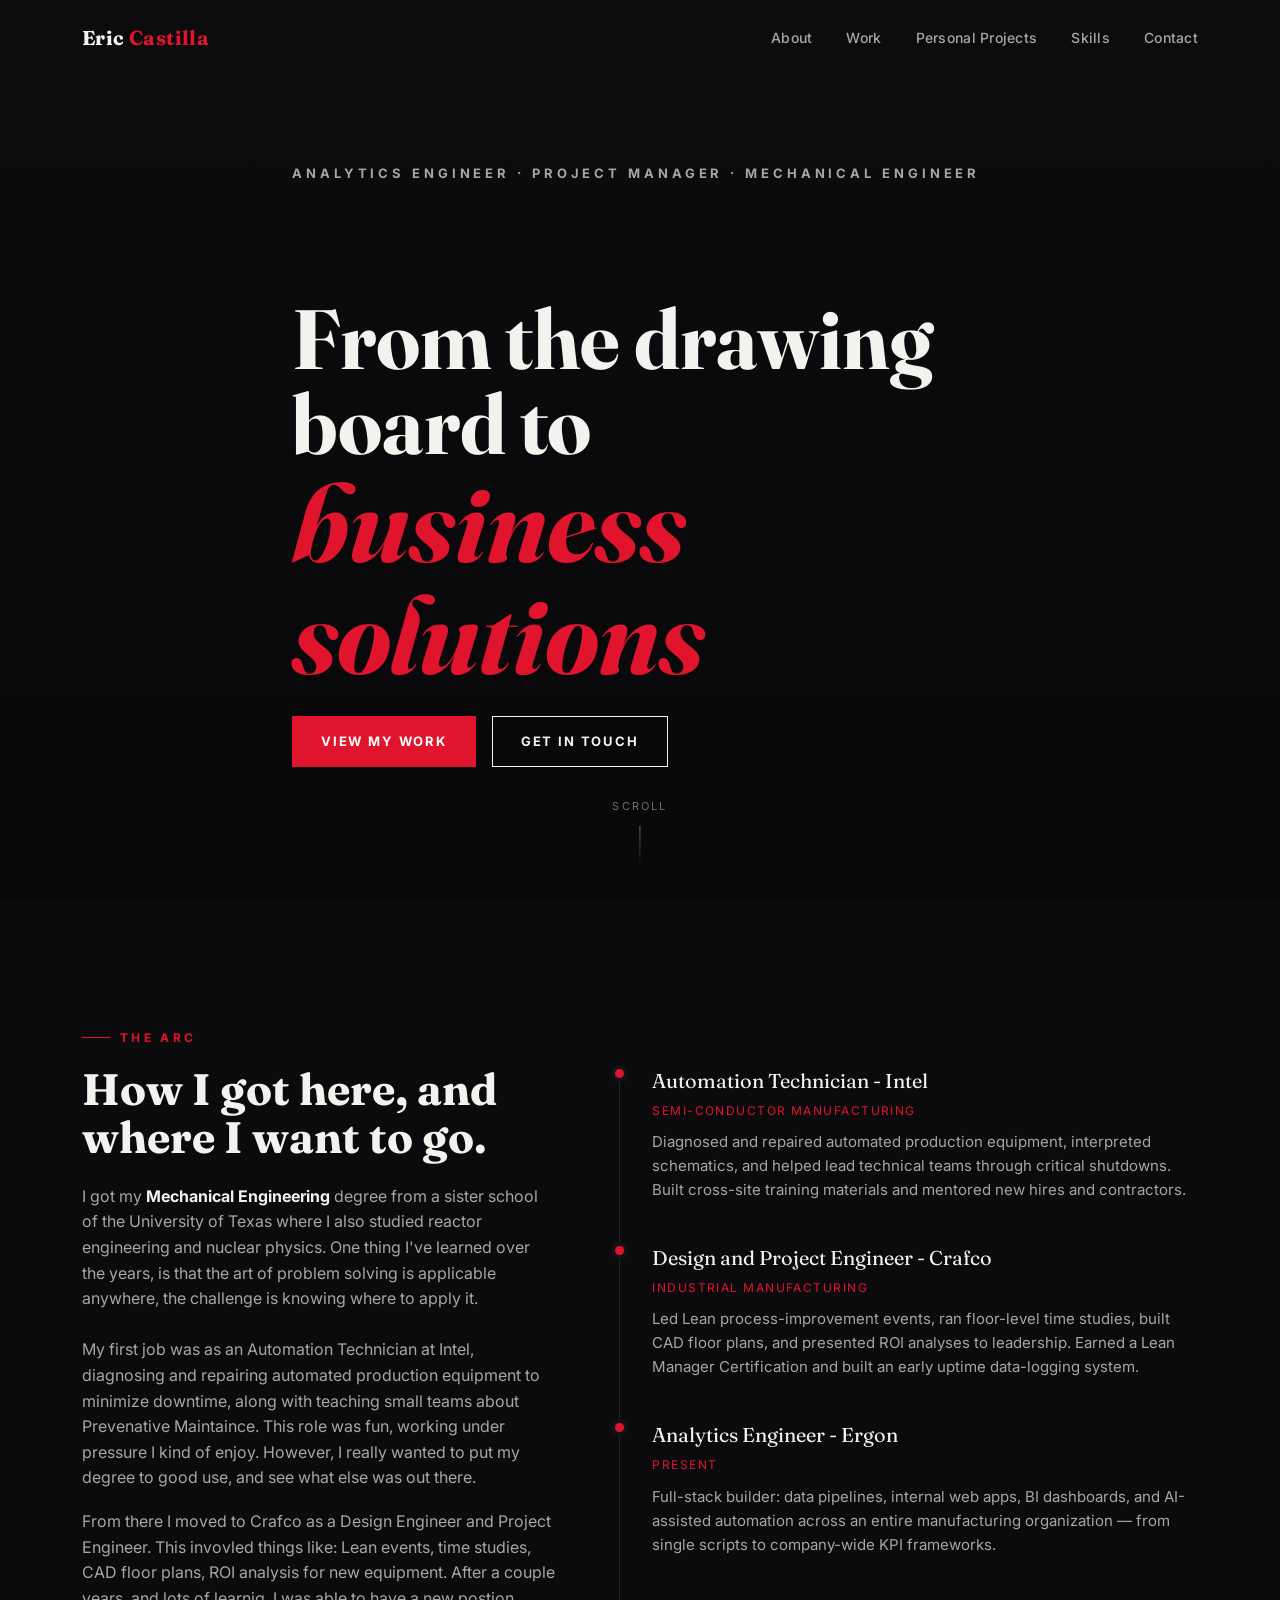
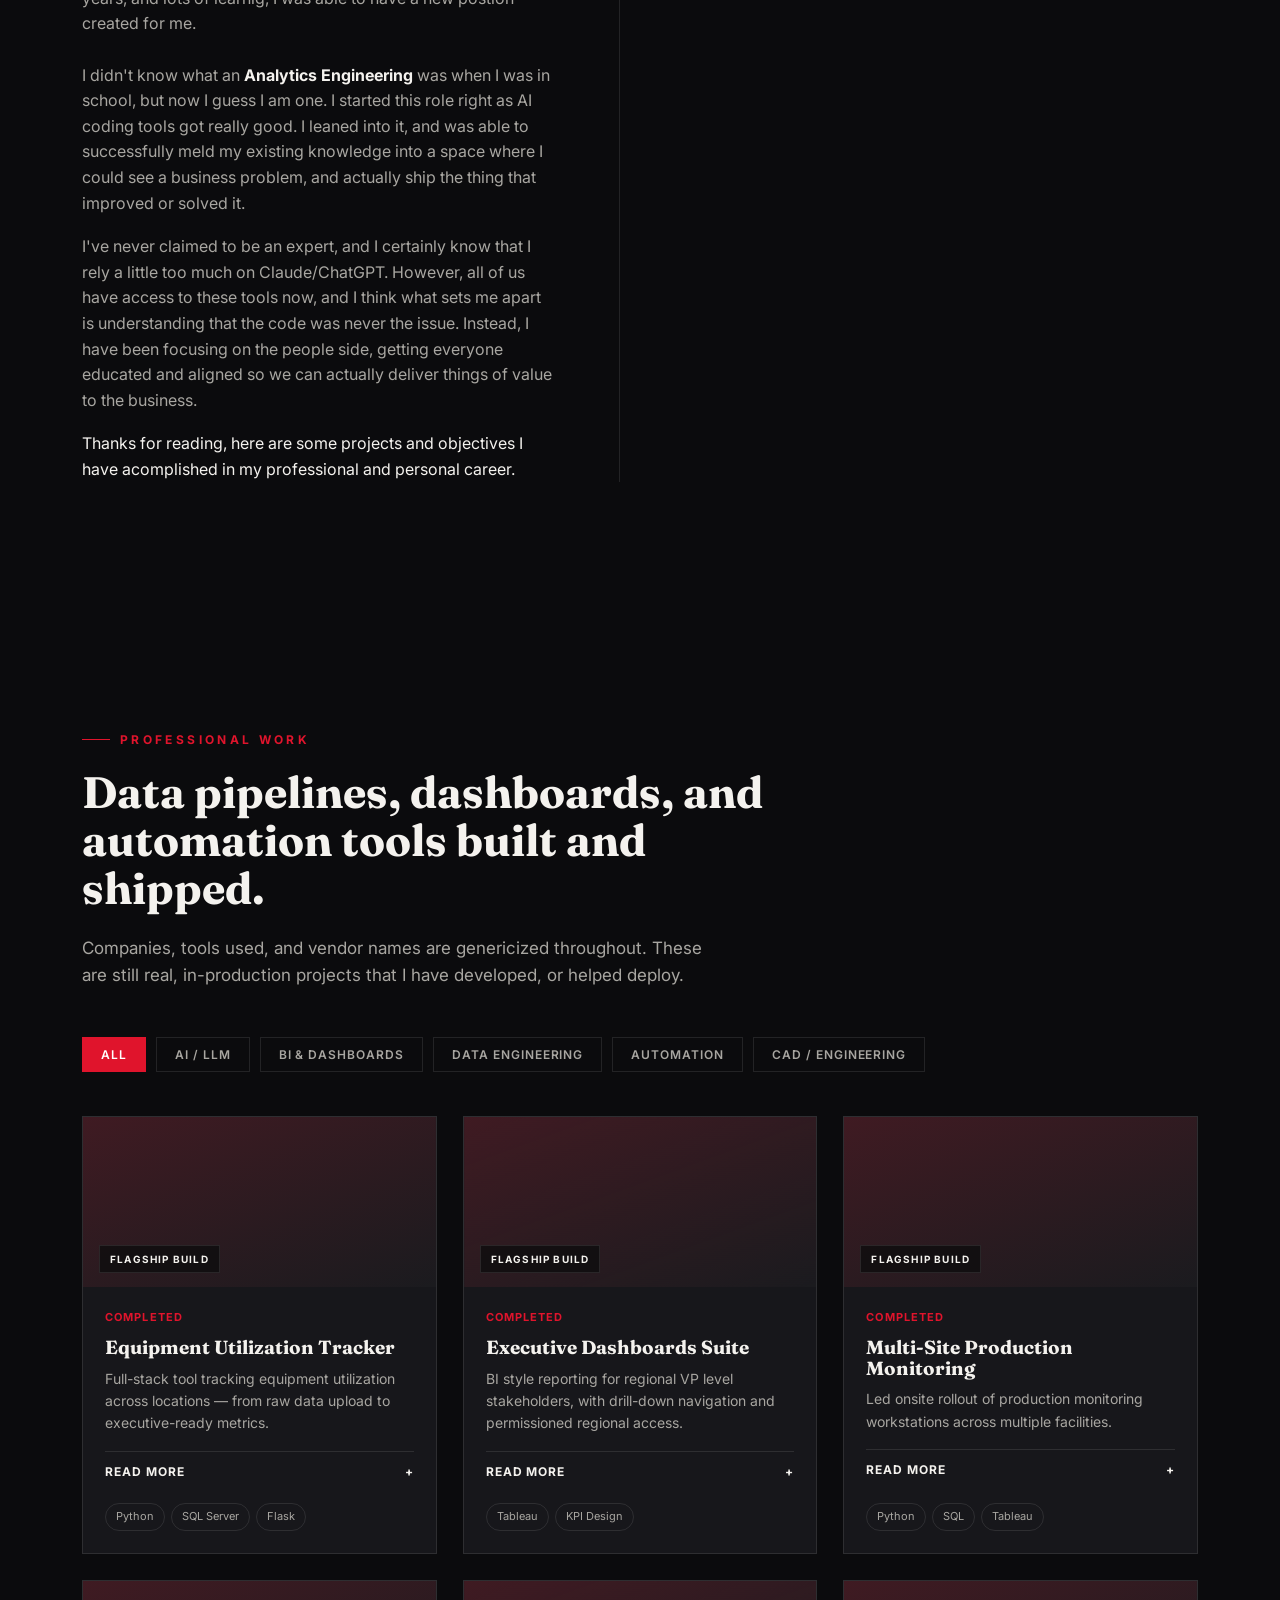
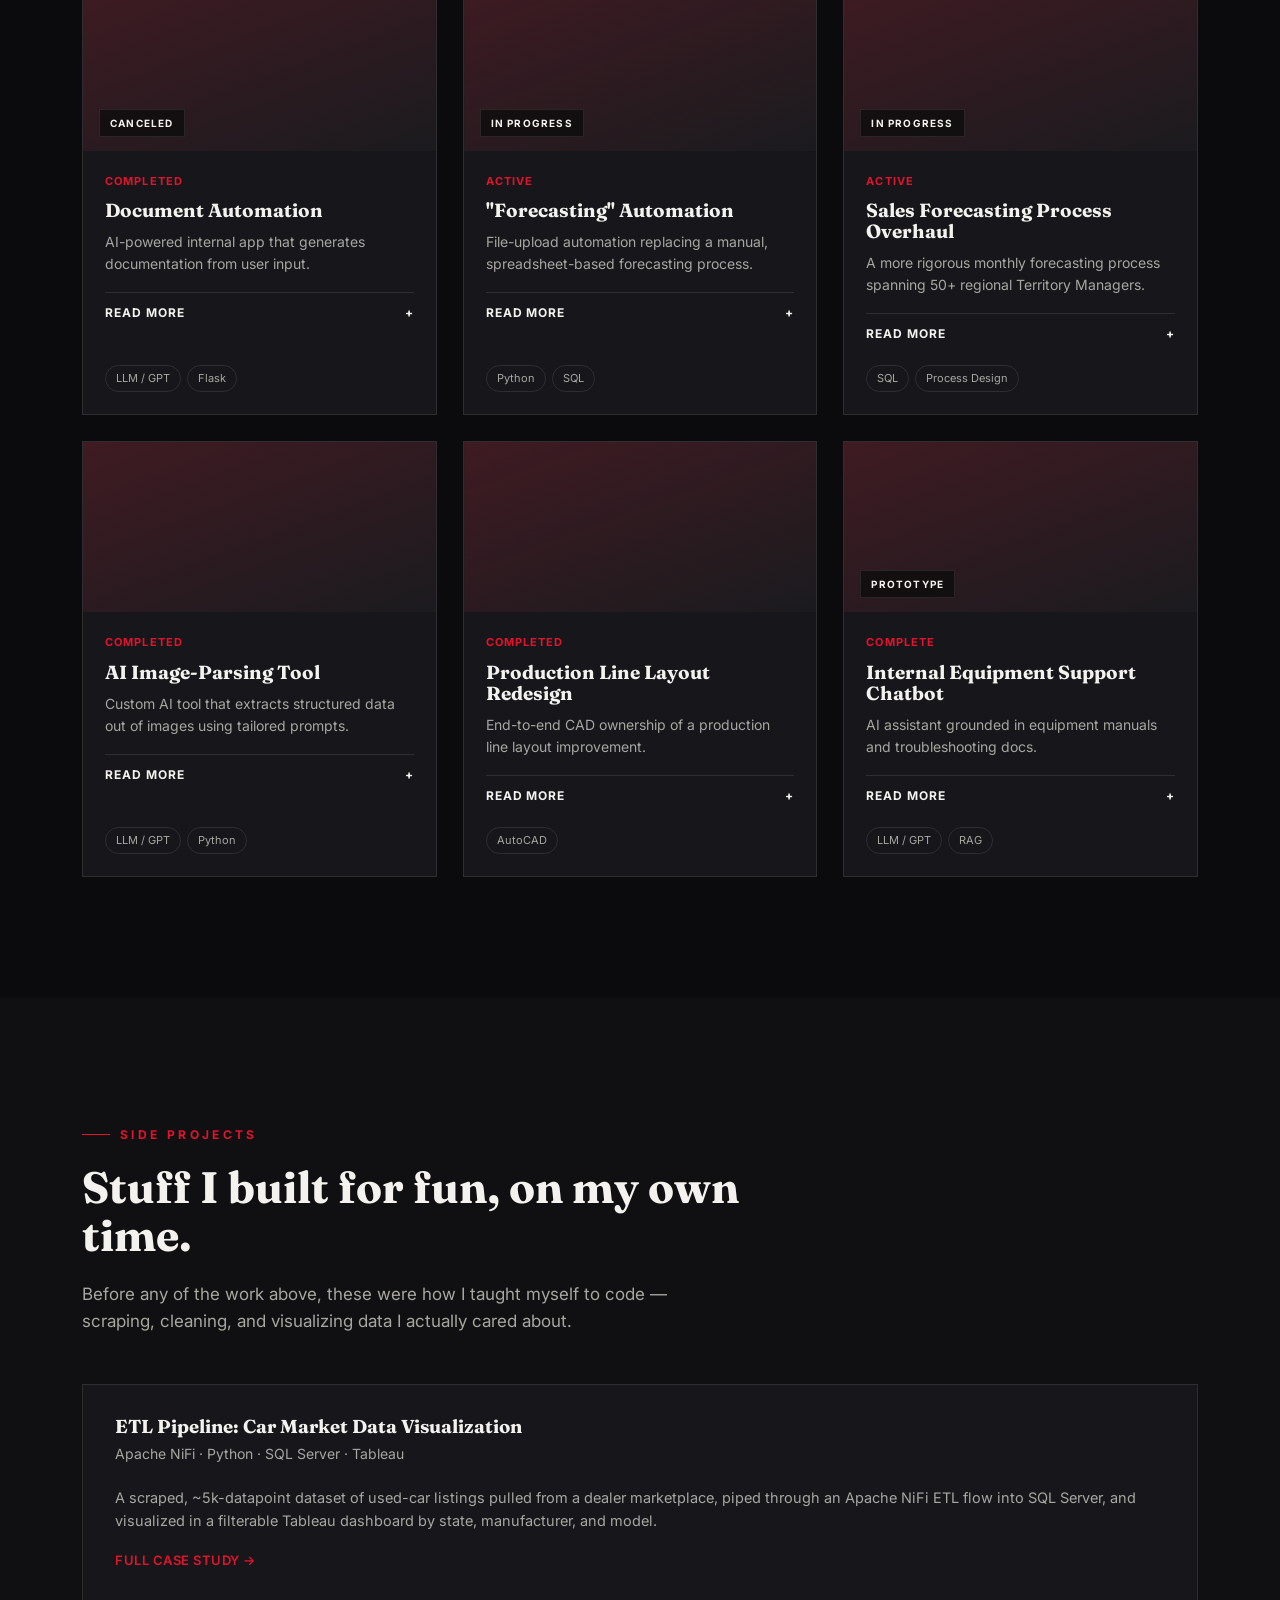
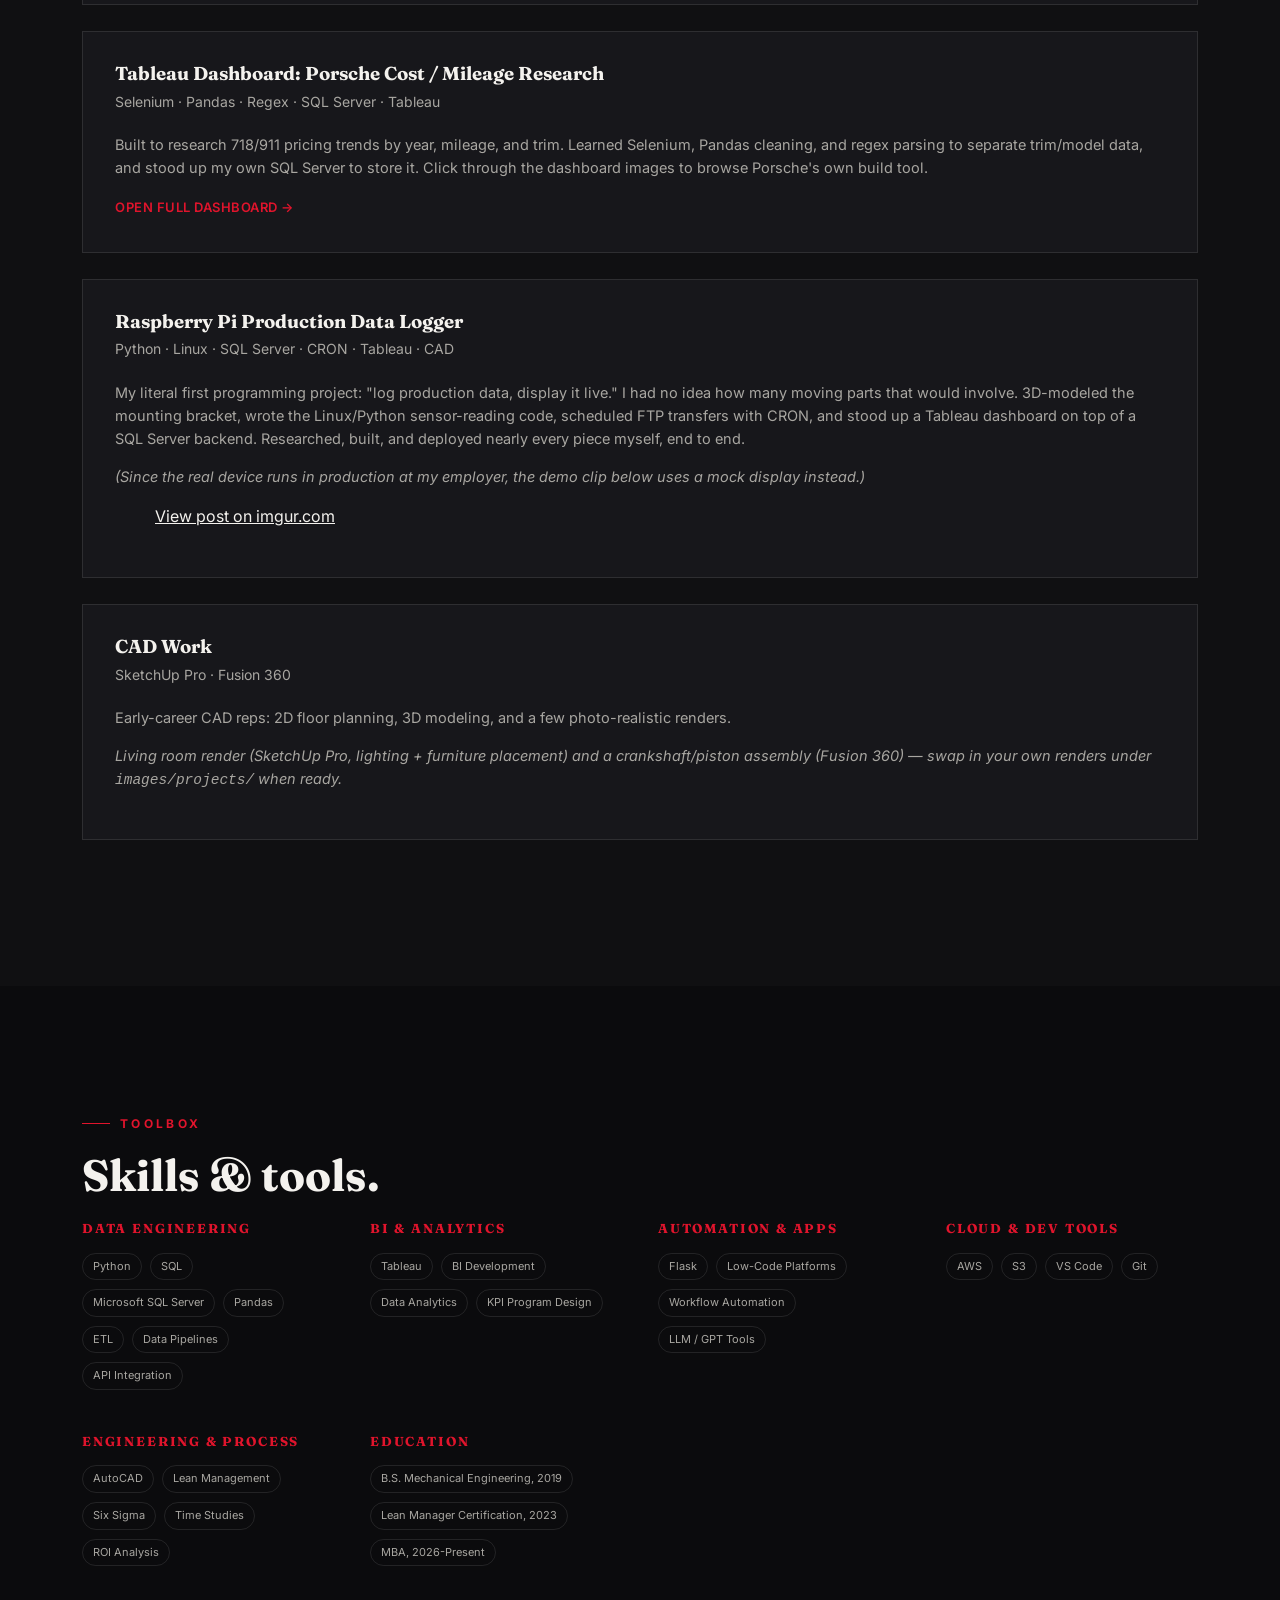
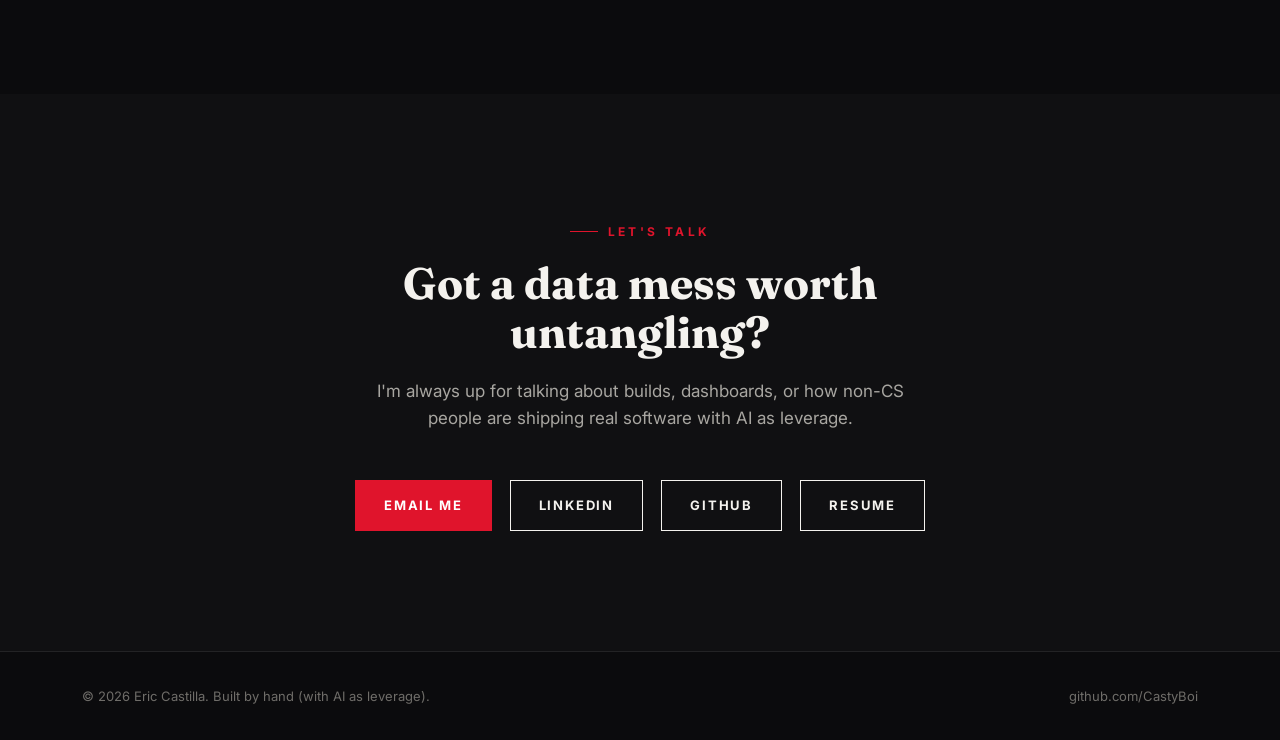
==== commit 219b44c7: "adjustments to website" ====
--- a/index.html
+++ b/index.html
@@ -3,8 +3,8 @@
 <head>
 <meta charset="UTF-8">
 <meta name="viewport" content="width=device-width, initial-scale=1.0">
-<title>Eric Castilla — Analytics Engineer & Builder</title>
-<meta name="description" content="Mechanical engineer turned analytics engineer. I build data pipelines, dashboards, and AI-assisted internal tools — from the plant floor to full-stack.">
+<title>Eric Castilla</title>
+<meta name="description" content="Just a guy trying his best to do well in life.">
 <link rel="stylesheet" href="style.css">
 </head>
 <body>
@@ -29,11 +29,11 @@
      Swap the hero photo by editing the --bg-img url below.
      Recommended: a wide, moody landscape/road/plant-floor shot you took, ~2400px wide.
 ==================================================================== -->
-<section id="top" class="hero has-bg" style="--bg-img:url('images/hero-bg.jpg')">
+<section id="top" class="hero has-bg" style="--bg-img:url('images/background_images/IMG_0849.jpg')">
   <div class="wrap hero-inner reveal in-view">
-    <div class="hero-kicker">Analytics Engineer · Builder · Ex&#8209;Mechanical Engineer</div>
-    <h1>From the plant floor<br>to <span class="drop">full&#8209;stack.</span></h1>
-    <p class="sub">I'm Eric — a mechanical engineer by training who ended up building data pipelines, internal web apps, and AI-assisted tools for manufacturing operations. No CS degree, no bootcamp. Just a habit of finding the gap between "what the business needs" and "what actually gets built," and closing it.</p>
+    <div class="hero-kicker">Analytics Engineer · Project Manager · Mechanical Engineer</div>
+    <h1><br>From the drawing board to <span class="drop"> business solutions </span></h1>
+
     <div class="hero-actions">
       <a href="#work" class="btn btn-primary">View My Work</a>
       <a href="#contact" class="btn">Get In Touch</a>
@@ -48,24 +48,30 @@
     <div class="eyebrow reveal">The Arc</div>
     <div class="about-grid">
       <div class="about-copy reveal">
-        <h2 class="section-title">A non-traditional path into technical leadership.</h2>
-        <p>My degree is in <strong>Mechanical Engineering</strong> — not computer science. My first job was as an automation technician, diagnosing and repairing complex automated production equipment and leading teams through factory-wide shutdowns to minimize downtime. That job taught me how to think under pressure: when a line goes down, you diagnose fast and fix it, no time to be precious about process.</p>
-        <p>From there I moved into process improvement — Lean events, time studies, CAD floor plans, ROI analysis for leadership — before landing in an <strong>Analytics Engineer</strong> role, right as AI coding tools became genuinely production-capable. I leaned into that hard, not as a crutch, but as leverage to compress the distance between understanding a business problem and actually shipping the thing that solves it.</p>
-        <p>Everything below was built by someone who came from a plant-floor background, using AI to operate as a full-stack builder — while still owning the judgment calls: what to build, how to architect it, when a data model is wrong, and how to translate a vague executive ask into a concrete spec.</p>
+        <h2 class="section-title">How I got here, and where I want to go.</h2>
+        <p>I got my <Strong> Mechanical Engineering</Strong> degree from a sister school of the University of Texas where I also studied reactor engineering and nuclear physics. One thing I've learned over the years, is that the art of problem solving is applicable anywhere, the challenge is knowing where to apply it.
+        <br></br>
+        My first job was as an Automation Technician at Intel, diagnosing and repairing automated production equipment to minimize downtime, along with teaching small teams about Prevenative Maintaince. This role was fun, working under pressure I kind of enjoy. However, I really wanted to put my degree to good use, and see what else was out there.</p>
+        <p>From there I moved to Crafco as a Design Engineer and Project Engineer. This invovled things like: Lean events, time studies, CAD floor plans, ROI analysis for new equipment. After a couple years, and lots of learnig, I was able to have a new postion created for me. 
+        <br></br>
+        I didn't know what an <strong>Analytics Engineering</strong> was when I was in school, but now I guess I am one. I started this role right as AI coding tools got really good. I leaned into it, and was able to successfully meld my existing knowledge into a space where I could see a business problem, and actually ship the thing that improved or solved it.</p>
+        <p>I've never claimed to be an expert, and I certainly know that I rely a little too much on Claude/ChatGPT. However, all of us have access to these tools now, and I think what sets me apart is understanding that the code was never the issue. Instead, I have been focusing on the people side, getting everyone educated and aligned so we can actually deliver things of value to the business.</p>
+        Thanks for reading, here are some projects and objectives I have acomplished in my professional and personal career. 
+
       </div>
       <div class="timeline reveal">
         <div class="timeline-item">
-          <div class="tl-role">Automation Technician</div>
-          <div class="tl-meta">Large-Scale Manufacturing</div>
-          <p>Diagnosed and repaired automated production equipment, interpreted schematics, and led technical teams through critical shutdowns. Built cross-site training materials and mentored new hires and contractors.</p>
+          <div class="tl-role">Automation Technician - Intel</div>
+          <div class="tl-meta">Semi-Conductor Manufacturing</div>
+          <p>Diagnosed and repaired automated production equipment, interpreted schematics, and helped lead technical teams through critical shutdowns. Built cross-site training materials and mentored new hires and contractors.</p>
         </div>
         <div class="timeline-item">
-          <div class="tl-role">Project Engineer</div>
+          <div class="tl-role">Design and Project Engineer - Crafco</div>
           <div class="tl-meta">Industrial Manufacturing</div>
           <p>Led Lean process-improvement events, ran floor-level time studies, built CAD floor plans, and presented ROI analyses to leadership. Earned a Lean Manager Certification and built an early uptime data-logging system.</p>
         </div>
         <div class="timeline-item">
-          <div class="tl-role">Analytics Engineer</div>
+          <div class="tl-role">Analytics Engineer - Ergon</div>
           <div class="tl-meta">Present</div>
           <p>Full-stack builder: data pipelines, internal web apps, BI dashboards, and AI-assisted automation across an entire manufacturing organization — from single scripts to company-wide KPI frameworks.</p>
         </div>
@@ -77,19 +83,19 @@
 <!-- ============================== DIVIDER BAND ==============================
      A second photo band for visual rhythm. Point it at a different photo than the hero.
 ==================================================================== -->
-<div class="divider-band has-bg reveal" style="--bg-img:url('images/divider-1.jpg')">
-  <div class="wrap">
-    <blockquote>"The biggest unlock was never the code — it was getting a plant manager to trust you with their team's messy manual process and hand over the keys."</blockquote>
-    <cite>On stakeholder trust</cite>
-  </div>
-</div>
+<!-- <div class="divider-band has-bg reveal" style="--bg-img:url('images/divider-1.jpg')">
+  <div class="wrap">
+    <blockquote>"Getting code generated is easy, but earning the trust and support of Operators, Plant Managers, Directors, and VPs takes time and effort no matter what other shortcuts you take."</blockquote>
+    <cite>On earning trust and respect</cite>
+  </div>
+</div> -->
 
 <!-- ============================== PROFESSIONAL WORK ============================== -->
 <section id="work" class="section-pad">
   <div class="wrap">
     <div class="eyebrow reveal">Professional Work</div>
-    <h2 class="section-title reveal">Data pipelines, dashboards, and automation — built and shipped.</h2>
-    <p class="lede reveal">Company, tool, and vendor names are genericized throughout — these are real, in-production projects, just written without identifying specifics.</p>
+    <h2 class="section-title reveal">Data pipelines, dashboards, and automation tools built and shipped.</h2>
+    <p class="lede reveal">Companies, tools used, and vendor names are genericized throughout. These are still real, in-production projects that I have developed, or helped deploy.</p>
 
     <div class="filter-bar reveal">
       <button class="filter-btn active" data-filter="all">All</button>
@@ -106,11 +112,11 @@
         <div class="card-media" style="--bg-img:url('images/projects/rental-utilization.jpg')"><span class="card-tag">Flagship Build</span></div>
         <div class="card-body">
           <div class="card-status">Completed</div>
-          <h3>Rental Equipment Utilization Tracker</h3>
-          <p class="card-summary">Full-stack tool tracking rental equipment utilization across locations — from raw data upload to executive-ready metrics.</p>
-          <details>
-            <summary>Read more</summary>
-            <p>Built a web app for uploading and cleaning raw rental data, a database schema (location/machine tables plus a monthly aggregated summary table), and automated data-matching scripts to handle inconsistent source data. Wrote the user documentation myself and ran user-acceptance testing directly with a plant stakeholder before rollout.</p>
+          <h3>Equipment Utilization Tracker</h3>
+          <p class="card-summary">Full-stack tool tracking equipment utilization across locations — from raw data upload to executive-ready metrics.</p>
+          <details>
+            <summary>Read more</summary>
+            <p>Built a web app for uploading and cleaning raw rental data, a database schema (location/machine tables plus a monthly aggregated summary table), and automated data-matching scripts to handle inconsistent source data. Wrote the user documentation myself and ran user-acceptance testing directly with stakeholder before rollout.</p>
           </details>
           <div class="card-tools">
             <span class="pill">Python</span><span class="pill">SQL Server</span><span class="pill">Flask</span>
@@ -122,11 +128,11 @@
         <div class="card-media" style="--bg-img:url('images/projects/exec-dashboard.jpg')"><span class="card-tag">Flagship Build</span></div>
         <div class="card-body">
           <div class="card-status">Completed</div>
-          <h3>Executive Dashboard Suite</h3>
-          <p class="card-summary">Ground-up BI suite for regional VP-level stakeholders, with drill-down navigation and permissioned regional access.</p>
-          <details>
-            <summary>Read more</summary>
-            <p>Defined the underlying product groupings, built drill-down navigation from a high-level summary into regional detail, and added adjustable date ranges, month-to-date views, and year-over-year/budget comparisons. Configured region-based permissions for 5 stakeholders and later extended with fiscal reporting and revenue-per-unit metrics based on direct feedback.</p>
+          <h3>Executive Dashboards Suite</h3>
+          <p class="card-summary">BI style reporting for regional VP level stakeholders, with drill-down navigation and permissioned regional access.</p>
+          <details>
+            <summary>Read more</summary>
+            <p>Defined the underlying product groupings, built drill-down navigation from a high level summary into regional detail, and added adjustable date ranges, month-to-date views, and year-over-year/budget comparisons. Configured permissions and later extended with fiscal reporting and revenue-per-unit metrics based on direct feedback.</p>
           </details>
           <div class="card-tools">
             <span class="pill">Tableau</span><span class="pill">KPI Design</span>
@@ -135,11 +141,11 @@
       </article>
 
       <article class="card reveal" data-tags="data,bi">
-        <div class="card-media" style="--bg-img:url('images/projects/multisite-monitoring.jpg')"></div>
-        <div class="card-body">
-          <div class="card-status">Completed</div>
-          <h3>Multi-Site Production Monitoring Rollout</h3>
-          <p class="card-summary">Led on-site rollout of production-monitoring workstations across multiple plants.</p>
+        <div class="card-media" style="--bg-img:url('images/projects/rental-utilization.jpg')"><span class="card-tag">Flagship Build</span></div>
+        <div class="card-body">
+          <div class="card-status">Completed</div>
+          <h3>Multi-Site Production Monitoring</h3>
+          <p class="card-summary">Led onsite rollout of production monitoring workstations across multiple facilities.</p>
           <details>
             <summary>Read more</summary>
             <p>Coordinated installs directly with plant contacts, standardized login/naming conventions across sites, and built a Python-to-SQL pipeline to support multi-plant data uploads. Revised BI dashboards to add day-level drill-downs and product/SKU views, and personally trained plant staff on proper downtime/production logging.</p>
@@ -151,14 +157,14 @@
       </article>
 
       <article class="card reveal" data-tags="ai,automation">
-        <div class="card-media" style="--bg-img:url('images/projects/cs-doc-automation.jpg')"><span class="card-tag">In Progress</span></div>
-        <div class="card-body">
-          <div class="card-status">Active</div>
-          <h3>Customer Service Document Automation</h3>
-          <p class="card-summary">AI-powered internal app that generates shipment and export documentation from user input.</p>
-          <details>
-            <summary>Read more</summary>
-            <p>Demoed the working prototype directly to the team who'd use it and iterated on the field-entry layout based on real usage — adding support for multiple line items per shipment and new document types as needs became clearer through actual use. Build small, get in front of real users fast, let their friction points drive the roadmap.</p>
+        <div class="card-media" style="--bg-img:url('images/projects/cs-doc-automation.jpg')"><span class="card-tag">Canceled</span></div>
+        <div class="card-body">
+          <div class="card-status">Completed</div>
+          <h3>Document Automation</h3>
+          <p class="card-summary">AI-powered internal app that generates documentation from user input.</p>
+          <details>
+            <summary>Read more</summary>
+            <p>Demoed the working prototype directly to the team who'd use it and iterated on the field-entry layout based on feedback. This process ended up not being consistent enough, and has since been transitioned into a non LLM based automation process.</p>
           </details>
           <div class="card-tools">
             <span class="pill">LLM / GPT</span><span class="pill">Flask</span>
@@ -170,30 +176,14 @@
         <div class="card-media" style="--bg-img:url('images/projects/equipment-forecasting.jpg')"><span class="card-tag">In Progress</span></div>
         <div class="card-body">
           <div class="card-status">Active</div>
-          <h3>Equipment Forecasting Automation</h3>
+          <h3>"Forecasting" Automation</h3>
           <p class="card-summary">File-upload automation replacing a manual, spreadsheet-based forecasting process.</p>
           <details>
             <summary>Read more</summary>
-            <p>Validated automated output against expected results and worked directly with plant stakeholders to refine business logic — machine-specific constants, forecast/transition week handling — the edge cases that only surface once the people running the equipment start using the tool. Designed the SQL architecture underneath to support forecasting across a dozen-plus machines.</p>
+            <p>Validated automated output against expected results and worked directly with plant stakeholders to refine business logic. Designed the SQL architecture underneath to support forecasting across a dozen-plus machines.</p>
           </details>
           <div class="card-tools">
             <span class="pill">Python</span><span class="pill">SQL</span>
-          </div>
-        </div>
-      </article>
-
-      <article class="card reveal" data-tags="bi">
-        <div class="card-media" style="--bg-img:url('images/projects/dashboard-audit.jpg')"><span class="card-tag">In Progress</span></div>
-        <div class="card-body">
-          <div class="card-status">Active</div>
-          <h3>Company-Wide Dashboard Audit &amp; Directory</h3>
-          <p class="card-summary">Full audit of every active BI dashboard across Sales, CS, Equipment, and Plant reporting.</p>
-          <details>
-            <summary>Read more</summary>
-            <p>Surfaced a lot of duplicate dashboards with inconsistent metric calculations across teams; standardizing those is ongoing work. Also designed a centralized internal dashboard directory so nobody has to guess which one is the source of truth for a given metric anymore.</p>
-          </details>
-          <div class="card-tools">
-            <span class="pill">Tableau</span><span class="pill">Governance</span>
           </div>
         </div>
       </article>
@@ -227,24 +217,8 @@
           <div class="card-tools">
             <span class="pill">LLM / GPT</span><span class="pill">Python</span>
           </div>
-        </div>
-      </article>
-
-      <article class="card reveal" data-tags="ai">
-        <div class="card-media" style="--bg-img:url('images/projects/vr-digital-twin.jpg')"><span class="card-tag">R&amp;D</span></div>
-        <div class="card-body">
-          <div class="card-status">Active</div>
-          <h3>VR / Digital Twin R&amp;D</h3>
-          <p class="card-summary">Leading rollout planning for VR/digital-twin applications across Sales and Manufacturing.</p>
-          <details>
-            <summary>Read more</summary>
-            <p>Built on earlier research into VR and digital-twin platforms, including vendor outreach and a stakeholder presentation laying out two paths: a low-cost option on existing CAD models versus a more robust custom build. Also sourcing equipment CAD drawings and connecting with modeling vendors.</p>
-          </details>
-          <div class="card-tools">
-            <span class="pill">CAD</span><span class="pill">Emerging Tech</span>
-          </div>
-        </div>
-      </article>
+        </div>      </article>
+
 
       <article class="card reveal" data-tags="cad">
         <div class="card-media" style="--bg-img:url('images/projects/line-layout-redesign.jpg')"></div>
@@ -262,26 +236,11 @@
         </div>
       </article>
 
-      <article class="card reveal" data-tags="bi">
-        <div class="card-media" style="--bg-img:url('images/projects/kpi-framework.jpg')"><span class="card-tag">In Progress</span></div>
-        <div class="card-body">
-          <div class="card-status">Active</div>
-          <h3>Company-Wide KPI Framework</h3>
-          <p class="card-summary">Standardizing how performance metrics get collected, measured, and monitored company-wide.</p>
-          <details>
-            <summary>Read more</summary>
-            <p>Foundational, less flashy infrastructure work — researching and defining standardized methods for KPI collection across departments that previously had no shared standard, making every future dashboard and reporting project easier and more consistent.</p>
-          </details>
-          <div class="card-tools">
-            <span class="pill">KPI Design</span><span class="pill">Strategy</span>
-          </div>
-        </div>
-      </article>
 
       <article class="card reveal" data-tags="ai">
         <div class="card-media" style="--bg-img:url('images/projects/equipment-chatbot.jpg')"><span class="card-tag">Prototype</span></div>
         <div class="card-body">
-          <div class="card-status">Active</div>
+          <div class="card-status">Complete</div>
           <h3>Internal Equipment Support Chatbot</h3>
           <p class="card-summary">AI assistant grounded in equipment manuals and troubleshooting docs.</p>
           <details>
@@ -295,11 +254,6 @@
       </article>
 
     </div>
-
-    <div class="more-note reveal">
-      <strong>Plus a standing pile of ad hoc work</strong> — day-level drill-downs, a Supply Chain KPI dashboard, sensor-based spill prevention research, an executive reporting API prototype, and being the go-to owner for whatever dashboard request lands next.
-    </div>
-  </div>
 </section>
 
 <!-- ============================== PERSONAL PROJECTS ============================== -->
@@ -325,24 +279,15 @@
       <p>Built to research 718/911 pricing trends by year, mileage, and trim. Learned Selenium, Pandas cleaning, and regex parsing to separate trim/model data, and stood up my own SQL Server to store it. Click through the dashboard images to browse Porsche's own build tool.</p>
       <a class="case-link" href="https://public.tableau.com/views/PorscheResearch718and911Only/PorscheCostMileageDB?:language=en-US&:display_count=n&:origin=viz_share_link" target="_blank" rel="noopener">Open full dashboard &rarr;</a>
     </div>
-
-    <div class="embed-block reveal">
-      <h3>Tableau Dashboard: Manual Transmission Car Research</h3>
-      <div class="embed-meta">Python Web Scraping &middot; Tableau</div>
-      <div class="embed-frame">
-        <div class='tableauPlaceholder' id='viz1704751412837' style='position: relative'><noscript><a href='#'><img alt='Manual Car Research Dashboard ' src='https:&#47;&#47;public.tableau.com&#47;static&#47;images&#47;Ma&#47;ManualCarResearchArizona&#47;Dashboard1&#47;1_rss.png' style='border: none' /></a></noscript><object class='tableauViz'  style='display:none;'><param name='host_url' value='https%3A%2F%2Fpublic.tableau.com%2F' /> <param name='embed_code_version' value='3' /> <param name='site_root' value='' /><param name='name' value='ManualCarResearchArizona&#47;Dashboard1' /><param name='tabs' value='no' /><param name='toolbar' value='yes' /><param name='static_image' value='https:&#47;&#47;public.tableau.com&#47;static&#47;images&#47;Ma&#47;ManualCarResearchArizona&#47;Dashboard1&#47;1.png' /> <param name='animate_transition' value='yes' /><param name='display_static_image' value='yes' /><param name='display_spinner' value='yes' /><param name='display_overlay' value='yes' /><param name='display_count' value='yes' /><param name='language' value='en-US' /></object></div>
-      </div>
-      <p>An evolution of the scraper above — every listing links back to the original ad, right from the dashboard, and captures trim/model more reliably. Scoped to a 100-mile radius of home to shop for my own next car.</p>
-      <a class="case-link" href="https://public.tableau.com/views/ManualCarResearchArizona/Dashboard1?:language=en-US&:display_count=n&:origin=viz_share_link" target="_blank" rel="noopener">Open full dashboard &rarr;</a>
-    </div>
-
     <div class="embed-block reveal">
       <h3>Raspberry Pi Production Data Logger</h3>
       <div class="embed-meta">Python &middot; Linux &middot; SQL Server &middot; CRON &middot; Tableau &middot; CAD</div>
       <p>My literal first programming project: "log production data, display it live." I had no idea how many moving parts that would involve. 3D-modeled the mounting bracket, wrote the Linux/Python sensor-reading code, scheduled FTP transfers with CRON, and stood up a Tableau dashboard on top of a SQL Server backend. Researched, built, and deployed nearly every piece myself, end to end.</p>
       <p><i>(Since the real device runs in production at my employer, the demo clip below uses a mock display instead.)</i></p>
       <div class="embedded-content">
-        <blockquote class="imgur-embed-pub" lang="en" data-id="a/UpGbQud" data-context="false"><a href="//imgur.com/a/UpGbQud"></a></blockquote>
+        <blockquote class="imgur-embed-pub" lang="en" data-id="a/UpGbQud" data-context="false">
+          <a href="https://imgur.com/a/UpGbQud">View post on imgur.com</a>
+        </blockquote>
       </div>
     </div>
 
@@ -351,12 +296,11 @@
       <div class="embed-meta">SketchUp Pro &middot; Fusion 360</div>
       <p>Early-career CAD reps: 2D floor planning, 3D modeling, and a few photo-realistic renders.</p>
       <div class="image-gallery">
-        <img src="images/projects/honda-engine-model.jpg" alt="Honda engine CAD model" loading="lazy" onerror="this.closest('.image-gallery').style.display='none'">
+        <img src="images/honda-engine-model.jpg" alt="Honda engine CAD model" loading="lazy" onerror="this.closest('.image-gallery').style.display='none'">
+        <img src="images/living-room-render.jpg" alt="Living room render" loading="lazy" onerror="this.closest('.image-gallery').style.display='none'">
       </div>
       <p><i>Living room render (SketchUp Pro, lighting + furniture placement) and a crankshaft/piston assembly (Fusion 360) — swap in your own renders under <code>images/projects/</code> when ready.</i></p>
     </div>
-
-  </div>
 </section>
 
 <!-- ============================== SKILLS ============================== -->
@@ -387,7 +331,7 @@
       </div>
       <div class="skill-group">
         <h4>Education</h4>
-        <span class="pill">B.S. Mechanical Engineering, 2019</span><span class="pill">Lean Manager Certification, 2023</span>
+        <span class="pill">B.S. Mechanical Engineering, 2019</span><span class="pill">Lean Manager Certification, 2023</span><span class="pill">MBA, 2026-Present</span>
       </div>
     </div>
   </div>
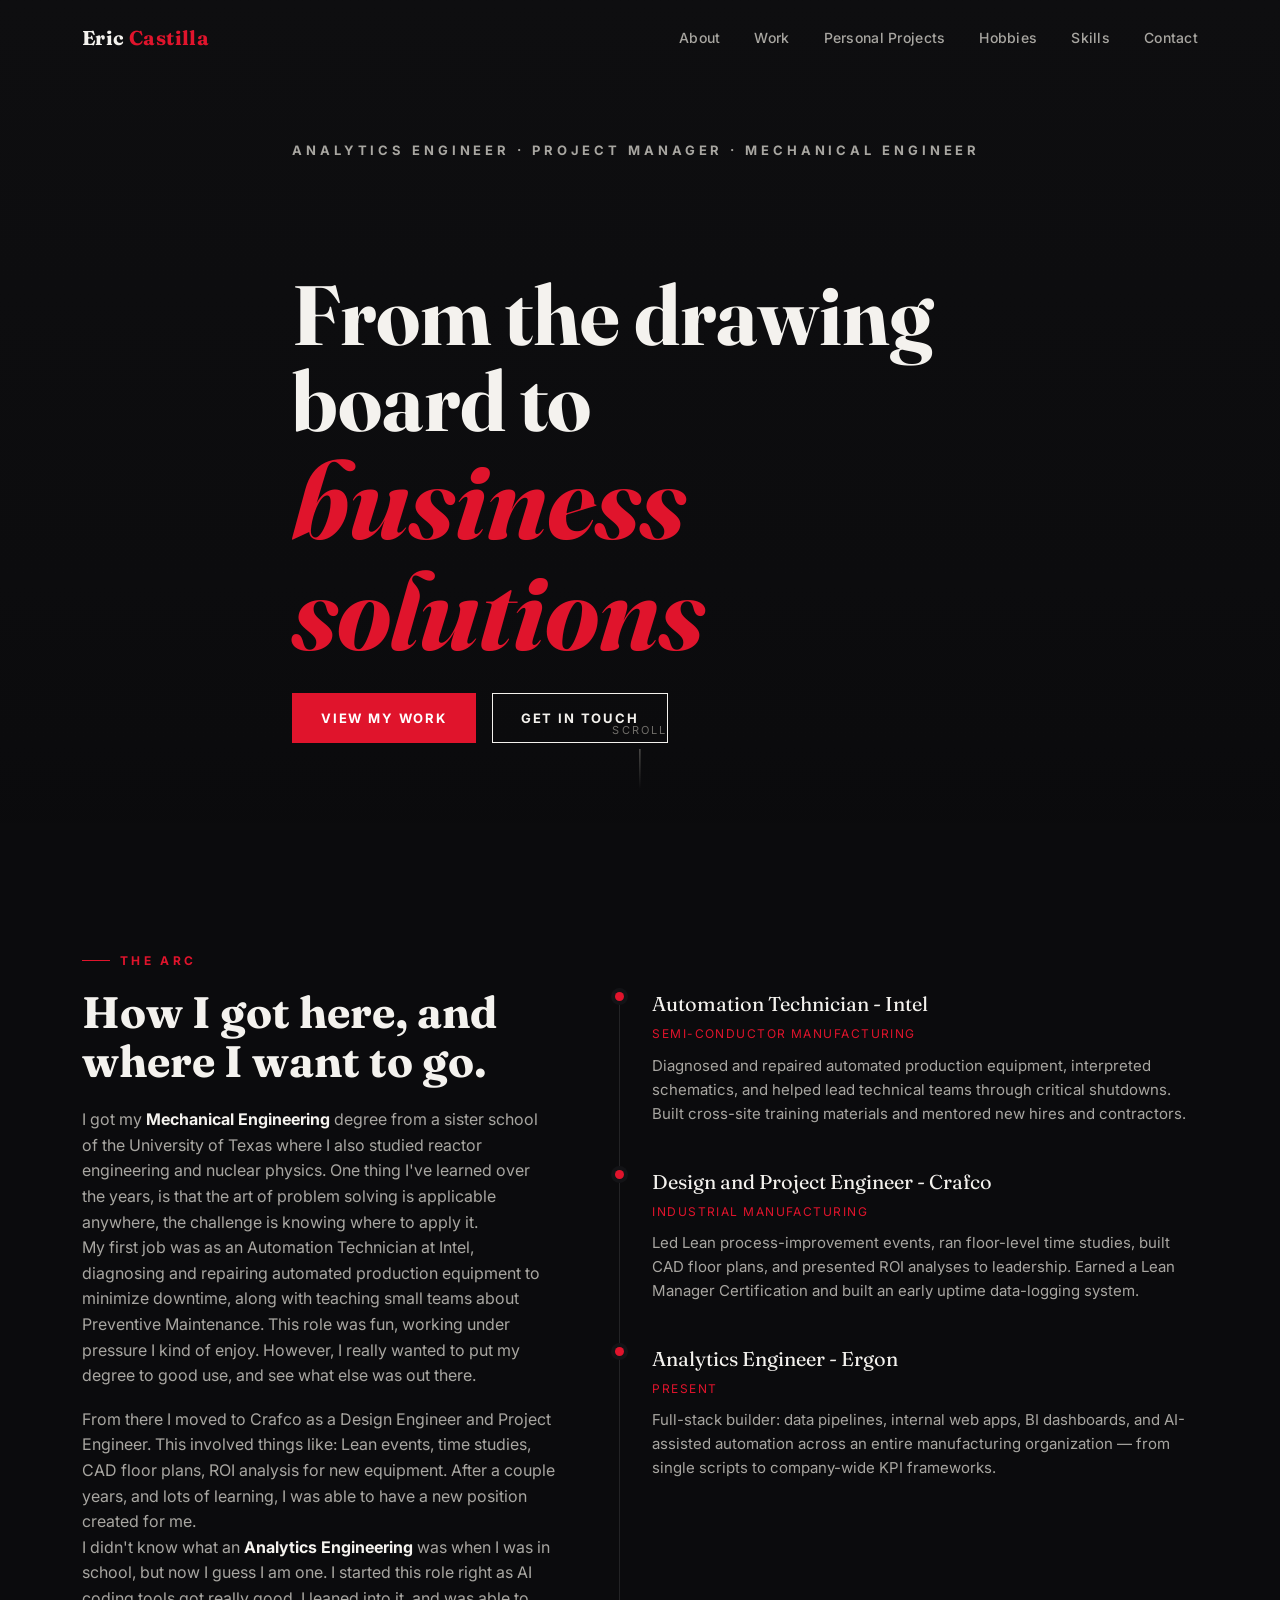
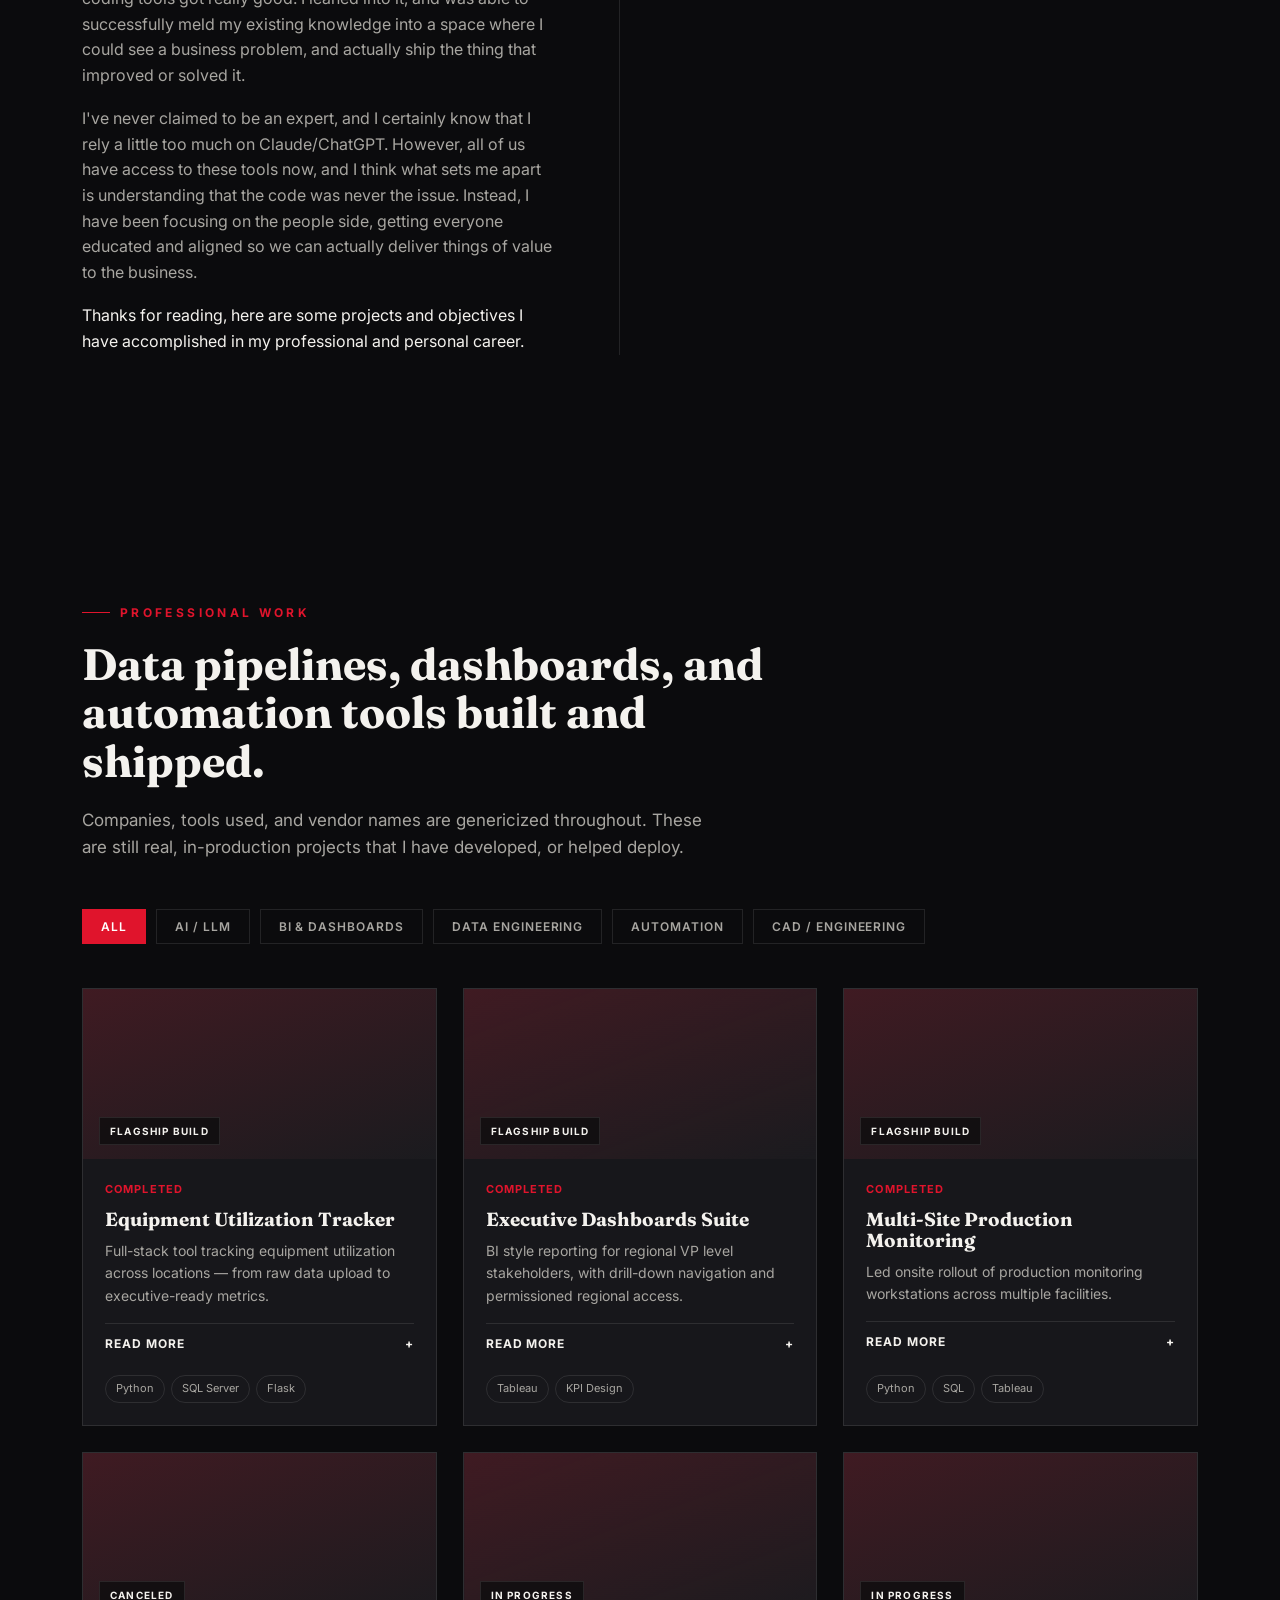
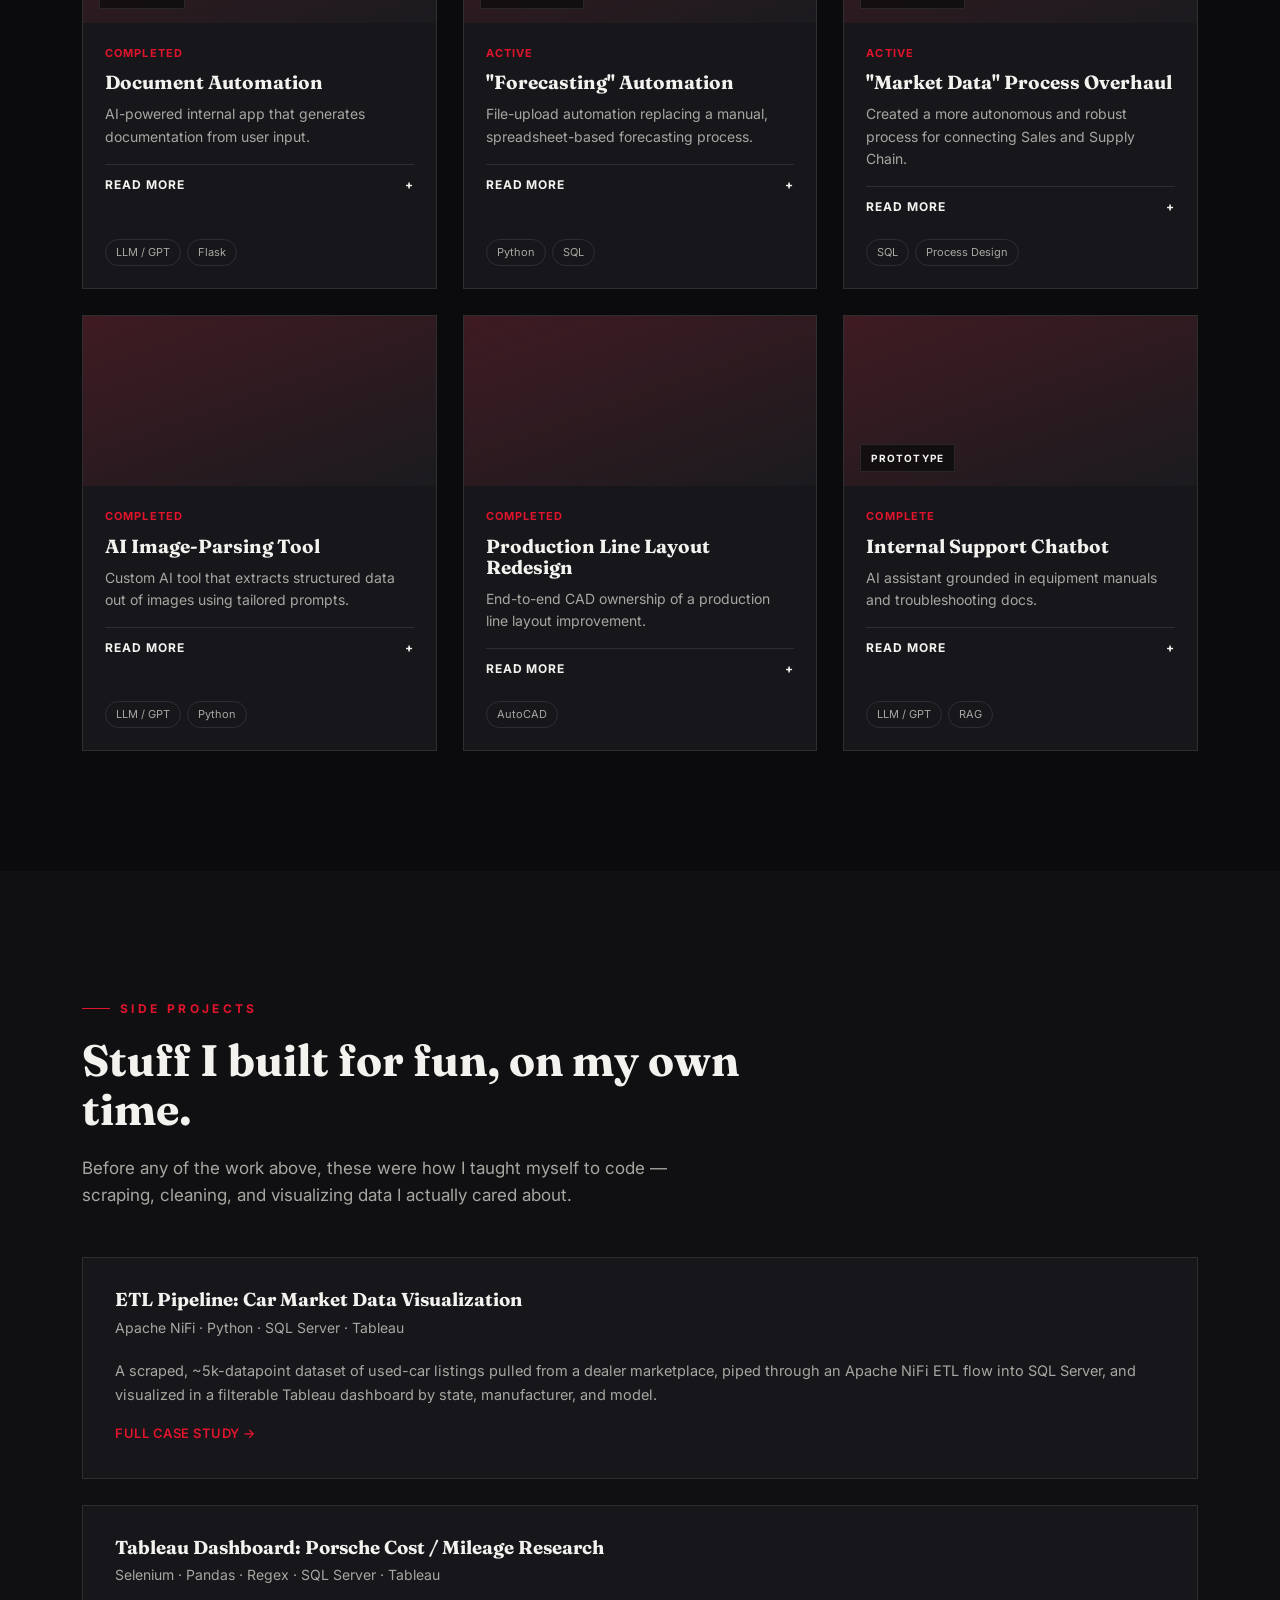
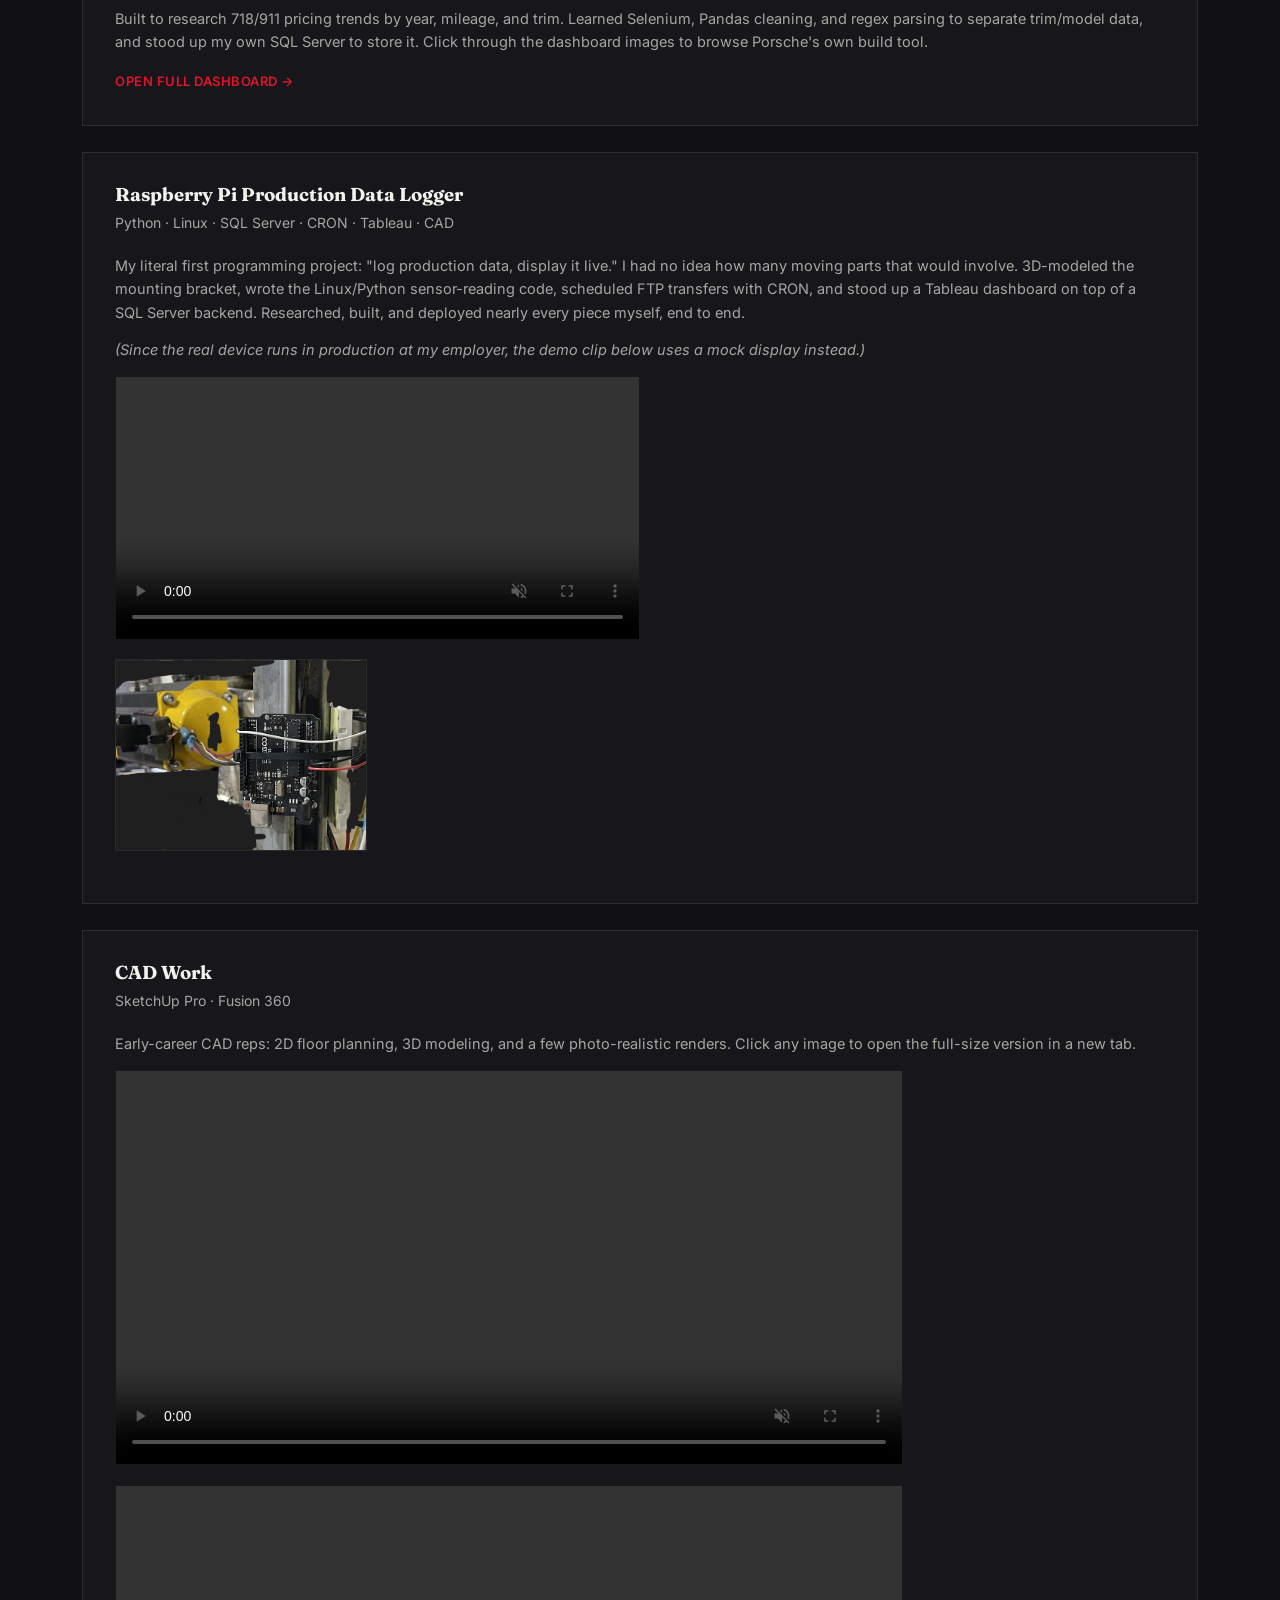
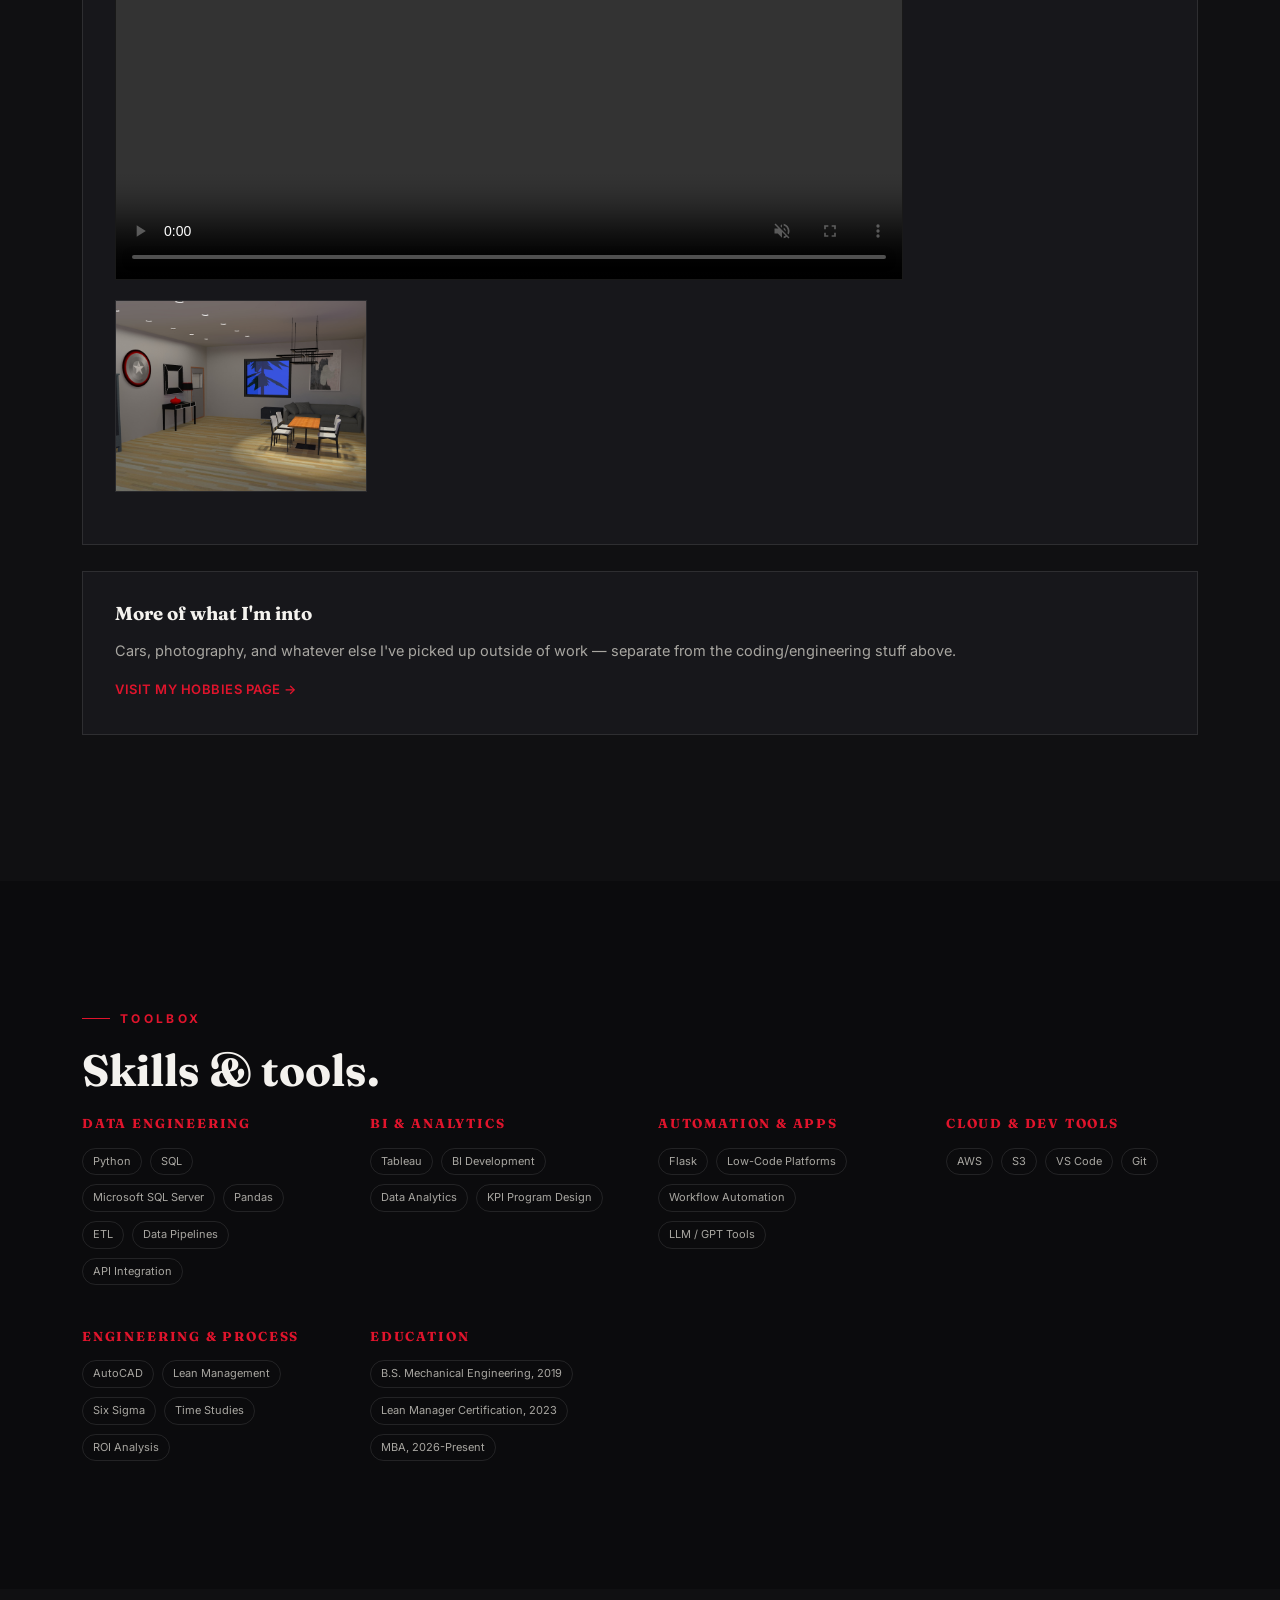
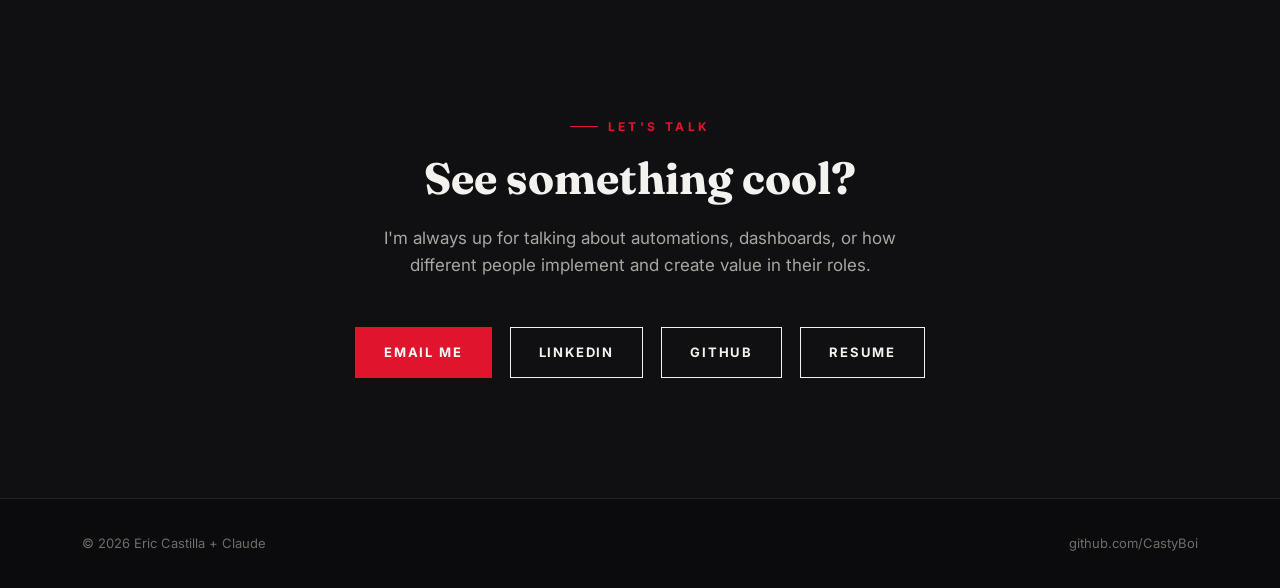
==== commit 2a732a68: "Website updates with new hobbies page and project generification" ====
--- a/index.html
+++ b/index.html
@@ -16,6 +16,7 @@
       <a href="#about">About</a>
       <a href="#work">Work</a>
       <a href="#personal">Personal Projects</a>
+      <a href="hobbies.html">Hobbies</a>
       <a href="#skills">Skills</a>
       <a href="#contact">Contact</a>
     </nav>
@@ -26,11 +27,8 @@
 </header>
 
 <!-- ============================== HERO ==============================
-     Swap the hero photo by editing the --bg-img url below.
-     Recommended: a wide, moody landscape/road/plant-floor shot you took, ~2400px wide.
 ==================================================================== -->
-<section id="top" class="hero has-bg" style="--bg-img:url('images/background_images/IMG_0849.jpg')">
-  <div class="wrap hero-inner reveal in-view">
+<section class="hero has-bg" style="min-height:52vh;padding-top:140px;--bg-img:url('images/background_images/IMG_0849.jpg');--overlay-dark:linear-gradient(180deg, rgba(8,8,10,0.25) 0%, rgba(8,8,10,0.5) 65%, rgba(8,8,10,0.75) 100%)">  <div class="wrap hero-inner reveal in-view">
     <div class="hero-kicker">Analytics Engineer · Project Manager · Mechanical Engineer</div>
     <h1><br>From the drawing board to <span class="drop"> business solutions </span></h1>
 
@@ -49,14 +47,14 @@
     <div class="about-grid">
       <div class="about-copy reveal">
         <h2 class="section-title">How I got here, and where I want to go.</h2>
-        <p>I got my <Strong> Mechanical Engineering</Strong> degree from a sister school of the University of Texas where I also studied reactor engineering and nuclear physics. One thing I've learned over the years, is that the art of problem solving is applicable anywhere, the challenge is knowing where to apply it.
-        <br></br>
-        My first job was as an Automation Technician at Intel, diagnosing and repairing automated production equipment to minimize downtime, along with teaching small teams about Prevenative Maintaince. This role was fun, working under pressure I kind of enjoy. However, I really wanted to put my degree to good use, and see what else was out there.</p>
-        <p>From there I moved to Crafco as a Design Engineer and Project Engineer. This invovled things like: Lean events, time studies, CAD floor plans, ROI analysis for new equipment. After a couple years, and lots of learnig, I was able to have a new postion created for me. 
-        <br></br>
+        <p>I got my <strong> Mechanical Engineering</strong> degree from a sister school of the University of Texas where I also studied reactor engineering and nuclear physics. One thing I've learned over the years, is that the art of problem solving is applicable anywhere, the challenge is knowing where to apply it.
+        <br>
+        My first job was as an Automation Technician at Intel, diagnosing and repairing automated production equipment to minimize downtime, along with teaching small teams about Preventive Maintenance. This role was fun, working under pressure I kind of enjoy. However, I really wanted to put my degree to good use, and see what else was out there.</p>
+        <p>From there I moved to Crafco as a Design Engineer and Project Engineer. This involved things like: Lean events, time studies, CAD floor plans, ROI analysis for new equipment. After a couple years, and lots of learning, I was able to have a new position created for me. 
+        <br>
         I didn't know what an <strong>Analytics Engineering</strong> was when I was in school, but now I guess I am one. I started this role right as AI coding tools got really good. I leaned into it, and was able to successfully meld my existing knowledge into a space where I could see a business problem, and actually ship the thing that improved or solved it.</p>
         <p>I've never claimed to be an expert, and I certainly know that I rely a little too much on Claude/ChatGPT. However, all of us have access to these tools now, and I think what sets me apart is understanding that the code was never the issue. Instead, I have been focusing on the people side, getting everyone educated and aligned so we can actually deliver things of value to the business.</p>
-        Thanks for reading, here are some projects and objectives I have acomplished in my professional and personal career. 
+        Thanks for reading, here are some projects and objectives I have accomplished in my professional and personal career. 
 
       </div>
       <div class="timeline reveal">
@@ -192,11 +190,11 @@
         <div class="card-media" style="--bg-img:url('images/projects/sales-forecasting.jpg')"><span class="card-tag">In Progress</span></div>
         <div class="card-body">
           <div class="card-status">Active</div>
-          <h3>Sales Forecasting Process Overhaul</h3>
-          <p class="card-summary">A more rigorous monthly forecasting process spanning 50+ regional Territory Managers.</p>
-          <details>
-            <summary>Read more</summary>
-            <p>Regional managers review historical sales and forecasted volumes, then submit adjusted projections based on market knowledge; those adjustments flow into a database and get compared against actuals later in the fiscal year. Getting 50+ individual managers to actually use a new process consistently, every month, is as much change management as it is engineering.</p>
+          <h3>"Market Data" Process Overhaul</h3>
+          <p class="card-summary">Created a more autonomous and robust process for connecting Sales and Supply Chain.</p>
+          <details>
+            <summary>Read more</summary>
+            <p>Utilized existing framework but added significantly more thought into how data gets captured, processed, and displayed. </p>
           </details>
           <div class="card-tools">
             <span class="pill">SQL</span><span class="pill">Process Design</span>
@@ -241,7 +239,7 @@
         <div class="card-media" style="--bg-img:url('images/projects/equipment-chatbot.jpg')"><span class="card-tag">Prototype</span></div>
         <div class="card-body">
           <div class="card-status">Complete</div>
-          <h3>Internal Equipment Support Chatbot</h3>
+          <h3>Internal Support Chatbot</h3>
           <p class="card-summary">AI assistant grounded in equipment manuals and troubleshooting docs.</p>
           <details>
             <summary>Read more</summary>
@@ -284,22 +282,57 @@
       <div class="embed-meta">Python &middot; Linux &middot; SQL Server &middot; CRON &middot; Tableau &middot; CAD</div>
       <p>My literal first programming project: "log production data, display it live." I had no idea how many moving parts that would involve. 3D-modeled the mounting bracket, wrote the Linux/Python sensor-reading code, scheduled FTP transfers with CRON, and stood up a Tableau dashboard on top of a SQL Server backend. Researched, built, and deployed nearly every piece myself, end to end.</p>
       <p><i>(Since the real device runs in production at my employer, the demo clip below uses a mock display instead.)</i></p>
+    <div class="embed-frame">
       <div class="embedded-content">
-        <blockquote class="imgur-embed-pub" lang="en" data-id="a/UpGbQud" data-context="false">
-          <a href="https://imgur.com/a/UpGbQud">View post on imgur.com</a>
-        </blockquote>
+        <video controls muted loop playsinline preload="metadata" style="width:50%;">
+          <source src="images/d665BUp.mp4" type="video/mp4">
+          Your browser doesn't support embedded video — <a href="images/d665BUp.mp4">download the clip</a> instead.
+        </video>
+      </div>
+    </div>
+      <div class="thumb-gallery">
+        <a href="images/etl_images/microcontroller-bracket.png" target="_blank" rel="noopener">
+          <img src="images/etl_images/microcontroller-bracket.png" alt="3D-printed sensor mounting bracket installed on the production line" loading="lazy">
+          <span class="thumb-caption">Mounting bracket, installed &middot; view full size &rarr;</span>
+        </a>
       </div>
     </div>
 
     <div class="embed-block reveal">
       <h3>CAD Work</h3>
       <div class="embed-meta">SketchUp Pro &middot; Fusion 360</div>
-      <p>Early-career CAD reps: 2D floor planning, 3D modeling, and a few photo-realistic renders.</p>
-      <div class="image-gallery">
-        <img src="images/honda-engine-model.jpg" alt="Honda engine CAD model" loading="lazy" onerror="this.closest('.image-gallery').style.display='none'">
-        <img src="images/living-room-render.jpg" alt="Living room render" loading="lazy" onerror="this.closest('.image-gallery').style.display='none'">
-      </div>
-      <p><i>Living room render (SketchUp Pro, lighting + furniture placement) and a crankshaft/piston assembly (Fusion 360) — swap in your own renders under <code>images/projects/</code> when ready.</i></p>
+      <p>Early-career CAD reps: 2D floor planning, 3D modeling, and a few photo-realistic renders. Click any image to open the full-size version in a new tab.</p>
+      <div class="embed-frame">
+        <div class="embedded-content">
+          <video controls muted loop playsinline preload="metadata" style="width:75%;">
+            <source src="images/Engine Test Run 1 v16.mp4" type="video/mp4">
+            Your browser doesn't support embedded video — <a href="images/Engine Test Run 1 v16.mp4">download the clip</a> instead.
+          </video>
+        </div>
+      </div>
+      <div class="embed-frame">
+        <div class="embedded-content">
+          <video controls muted loop playsinline preload="metadata" style="width:75%;">
+            <source src="images/engine_vid.mp4" type="video/mp4">
+            Your browser doesn't support embedded video — <a href="images/engine_vid.mp4">download the clip</a> instead.
+          </video>
+        </div>
+      </div>
+      <div class="thumb-gallery">
+        <a href="images/cad_images/living-room-render.jpeg" target="_blank" rel="noopener">
+          <img src="images/cad_images/living-room-render.jpeg" alt="Living room render" loading="lazy">
+          <span class="thumb-caption">Living Room Render &middot; SketchUp Pro &middot; view full size &rarr;</span>
+        </a>
+
+        <!-- Add more CAD images/GIFs: drop the file in images/cad_images/, then
+             copy this block and update the href/src/alt/caption. -->
+      </div>
+    </div>
+
+    <div class="embed-block reveal">
+      <h3>More of what I'm into</h3>
+      <p>Cars, photography, and whatever else I've picked up outside of work &mdash; separate from the coding/engineering stuff above.</p>
+      <a class="case-link" href="hobbies.html">Visit my Hobbies page &rarr;</a>
     </div>
 </section>
 
@@ -341,20 +374,20 @@
 <section id="contact" class="section-pad has-bg" style="--bg-img:url('images/contact-bg.jpg')">
   <div class="wrap contact-inner reveal">
     <div class="eyebrow" style="justify-content:center">Let's Talk</div>
-    <h2 class="section-title">Got a data mess worth untangling?</h2>
-    <p class="lede" style="margin-left:auto;margin-right:auto">I'm always up for talking about builds, dashboards, or how non-CS people are shipping real software with AI as leverage.</p>
+    <h2 class="section-title">See something cool?</h2>
+    <p class="lede" style="margin-left:auto;margin-right:auto">I'm always up for talking about automations, dashboards, or how different people implement and create value in their roles.</p>
     <div class="contact-links">
       <a class="btn btn-primary" href="mailto:your-email@example.com">Email Me</a>
       <a class="btn" href="https://www.linkedin.com/in/eric-castilla-77b525183/" target="_blank" rel="noopener">LinkedIn</a>
       <a class="btn" href="https://github.com/CastyBoi" target="_blank" rel="noopener">GitHub</a>
-      <a class="btn" href="https://eric-castilla-website-1.s3.us-west-1.amazonaws.com/Eric+Castilla+Resume+(Website).pdf" target="_blank" rel="noopener">Resume</a>
+      <a class="btn" href="Eric_Castilla_Resume.pdf" target="_blank" rel="noopener">Resume</a>
     </div>
   </div>
 </section>
 
 <footer>
   <div class="wrap">
-    <span>&copy; <span id="year"></span> Eric Castilla. Built by hand (with AI as leverage).</span>
+    <span>&copy; <span id="year"></span> Eric Castilla + Claude</span>
     <span><a href="https://github.com/CastyBoi" target="_blank" rel="noopener">github.com/CastyBoi</a></span>
   </div>
 </footer>
--- a/style.css
+++ b/style.css
@@ -472,6 +472,54 @@
 }
 .image-gallery img { max-width: 100%; border: 1px solid var(--line); }
 
+.embed-frame video {
+  width: 100%;
+  display: block;
+  border: 1px solid var(--line);
+  background: #000;
+}
+
+/* Click-to-enlarge thumbnail grid (CAD renders, hobby photos, etc).
+   To add more images: drop a file in the relevant images/ folder and
+   copy one of the existing <a> blocks in the markup — the grid and
+   hover caption pick it up automatically. */
+.thumb-gallery {
+  display: grid;
+  grid-template-columns: repeat(auto-fill, minmax(220px, 1fr));
+  gap: 14px;
+  margin: 20px 0;
+}
+.thumb-gallery a {
+  position: relative;
+  display: block;
+  overflow: hidden;
+  border: 1px solid var(--line);
+  background: var(--bg-raised);
+}
+.thumb-gallery img {
+  width: 100%;
+  height: 190px;
+  object-fit: cover;
+  display: block;
+  transition: transform .3s ease;
+}
+.thumb-gallery a:hover img { transform: scale(1.06); }
+.thumb-gallery .thumb-caption {
+  position: absolute;
+  inset: auto 0 0 0;
+  padding: 8px 10px;
+  font-size: 11px;
+  font-weight: 600;
+  letter-spacing: 0.04em;
+  color: var(--text);
+  background: linear-gradient(180deg, rgba(0,0,0,0) 0%, rgba(0,0,0,0.85) 100%);
+  opacity: 0;
+  transform: translateY(6px);
+  transition: opacity .2s ease, transform .2s ease;
+}
+.thumb-gallery a:hover .thumb-caption,
+.thumb-gallery a:focus .thumb-caption { opacity: 1; transform: translateY(0); }
+
 /* ------------------------------ Contact / Footer ------------------------------ */
 .contact-inner { text-align: center; max-width: 640px; margin: 0 auto; }
 .contact-inner .section-title { margin-left: auto; margin-right: auto; }
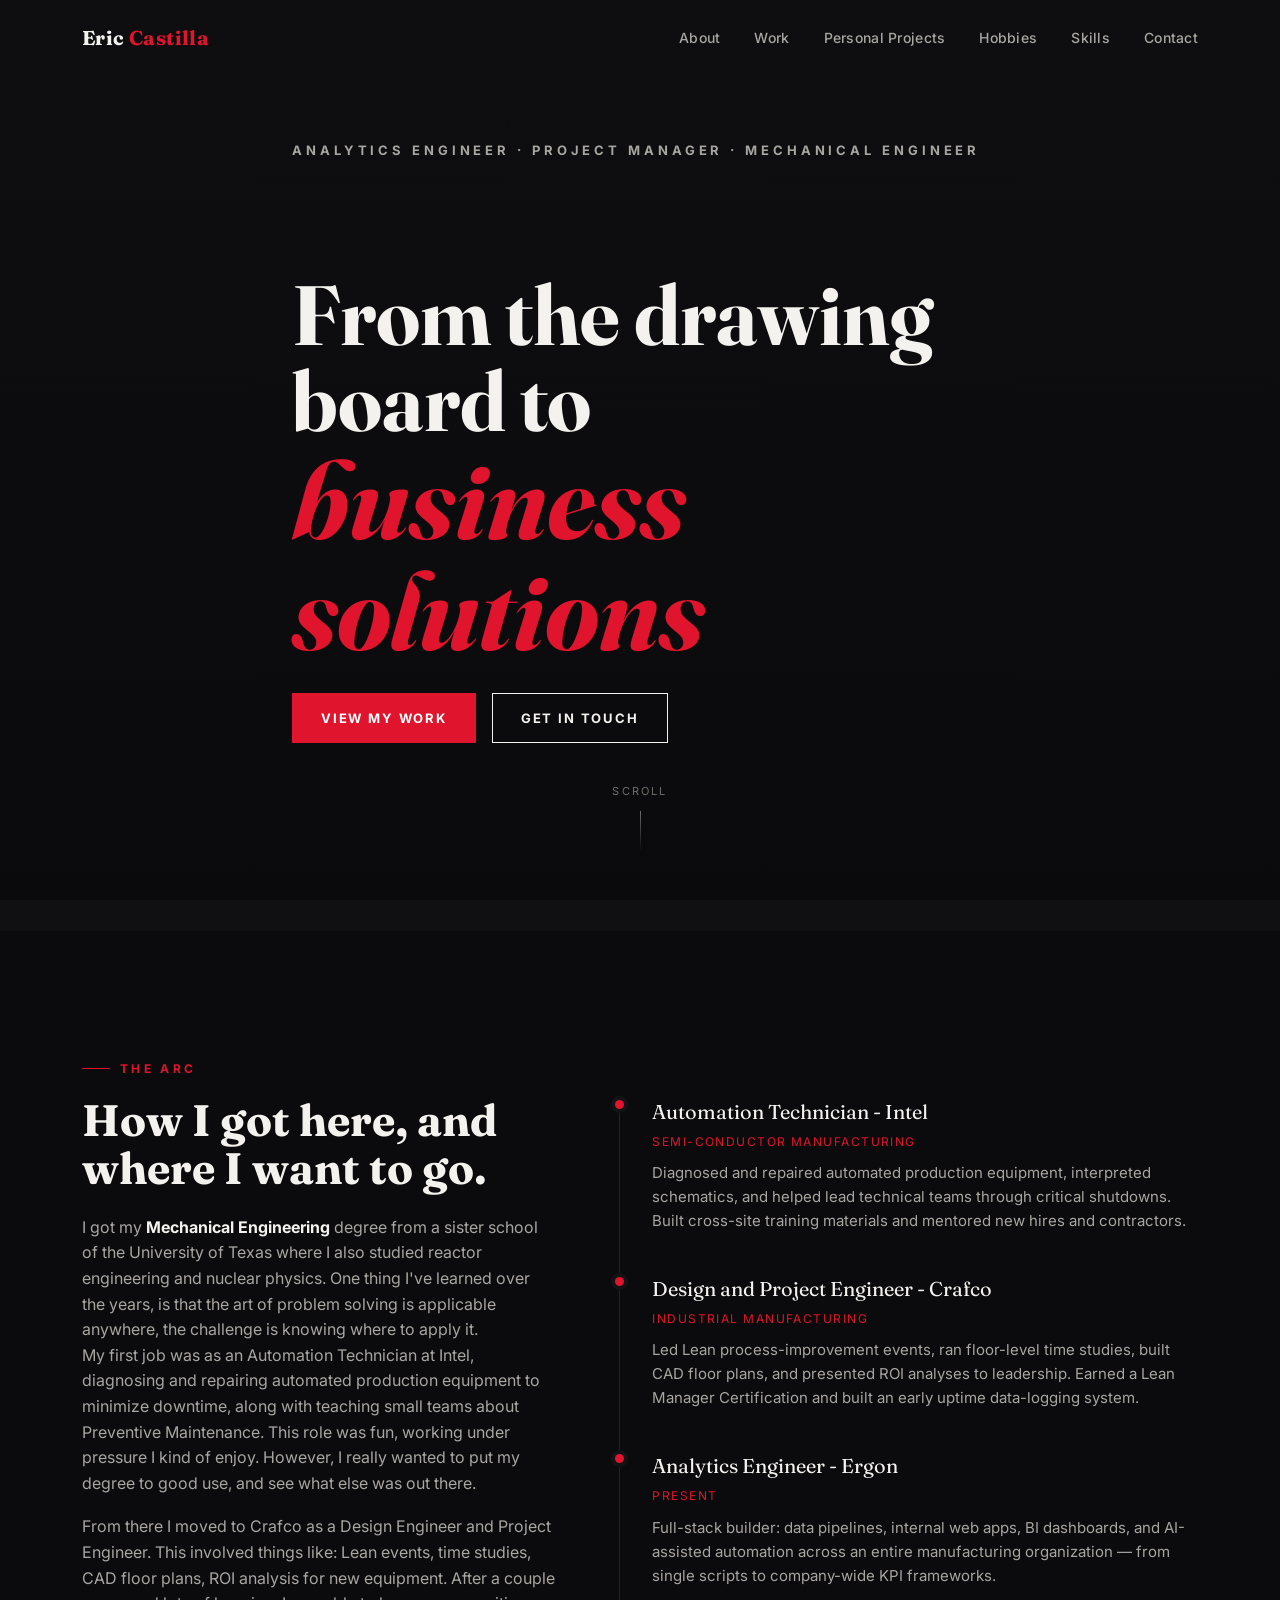
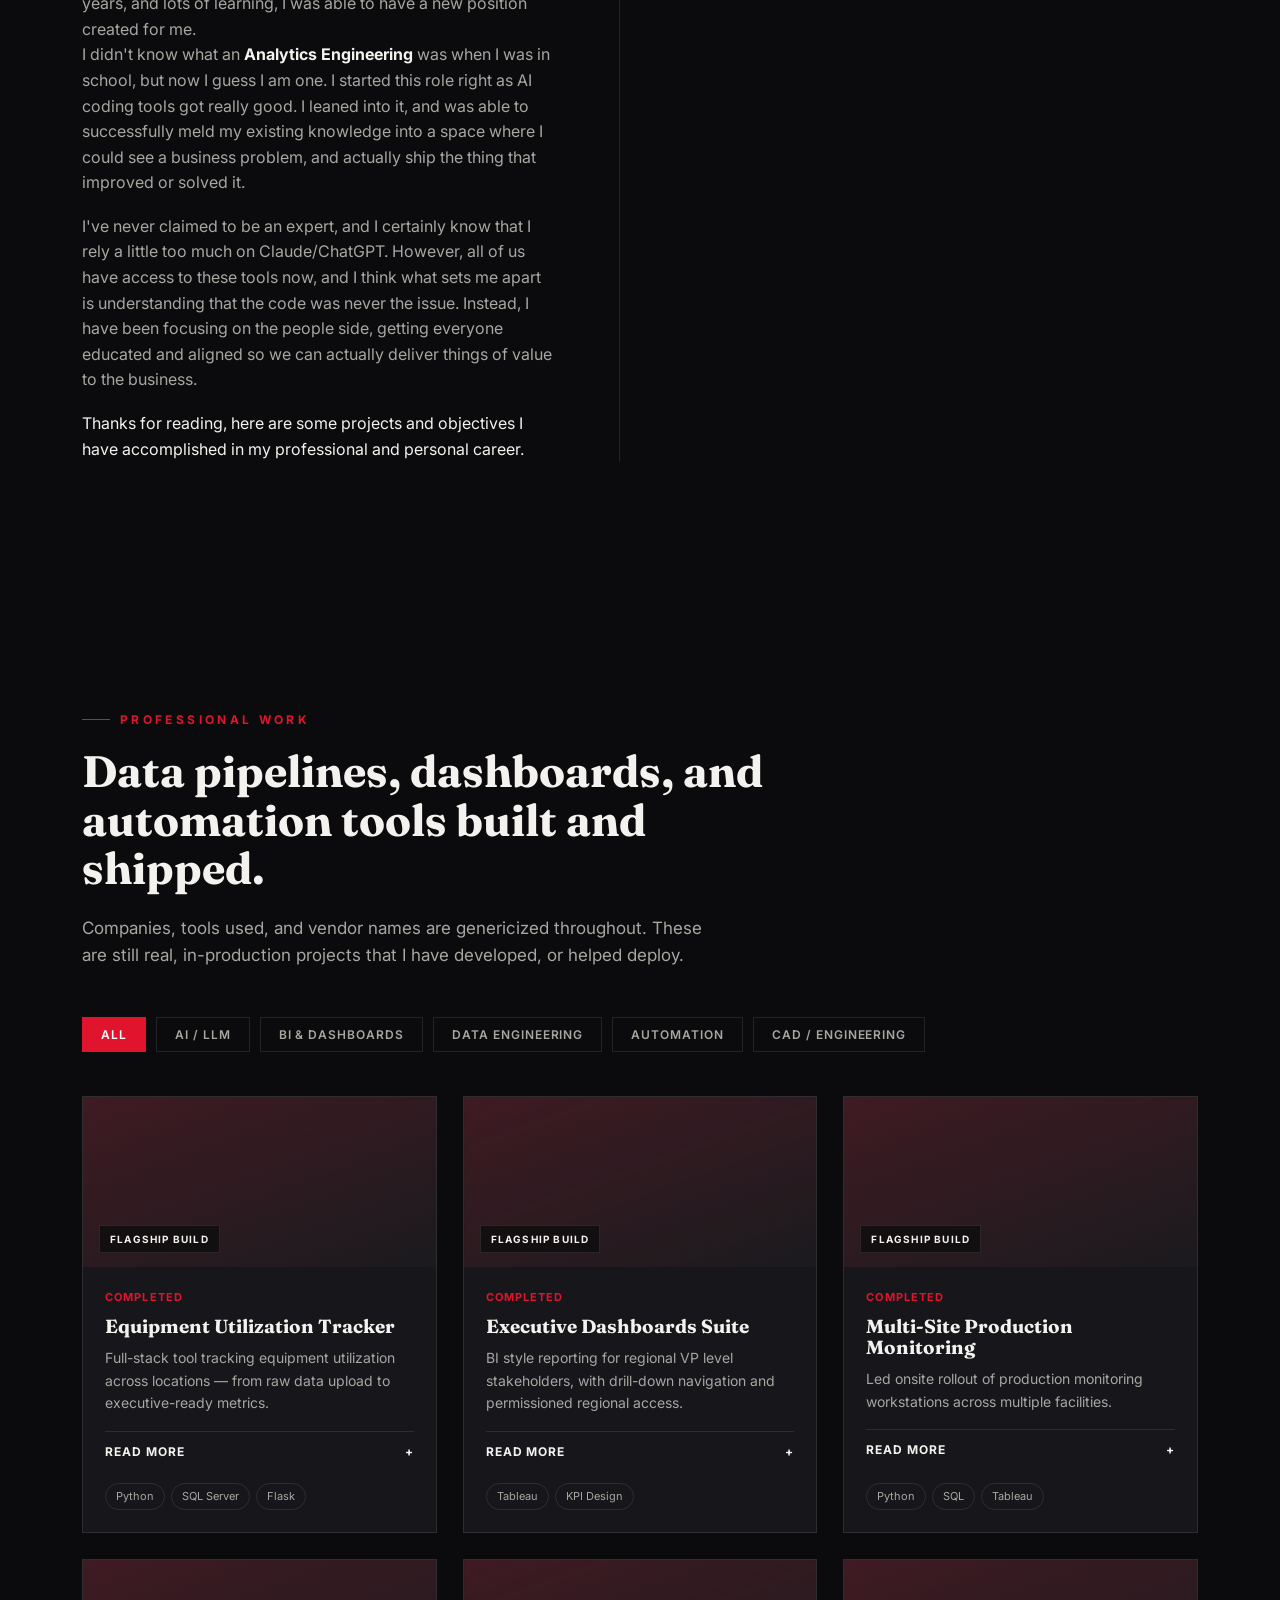
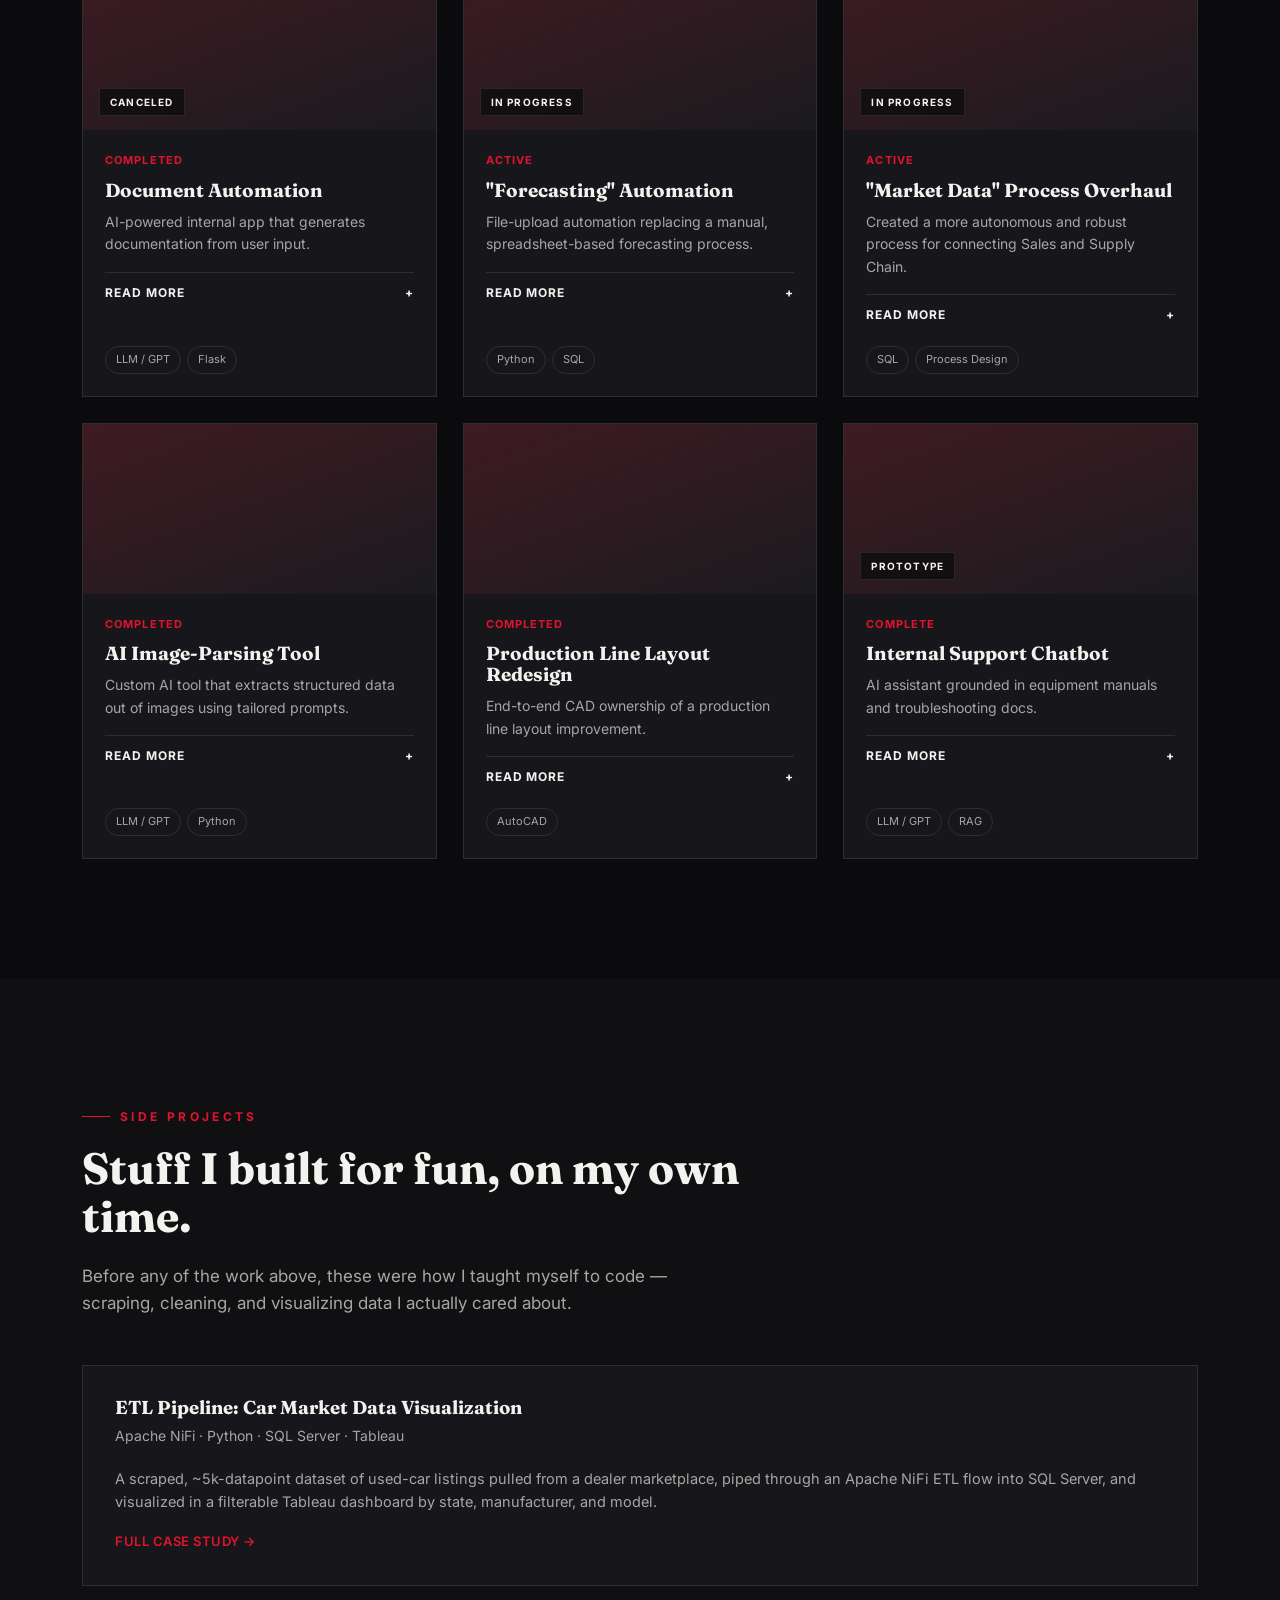
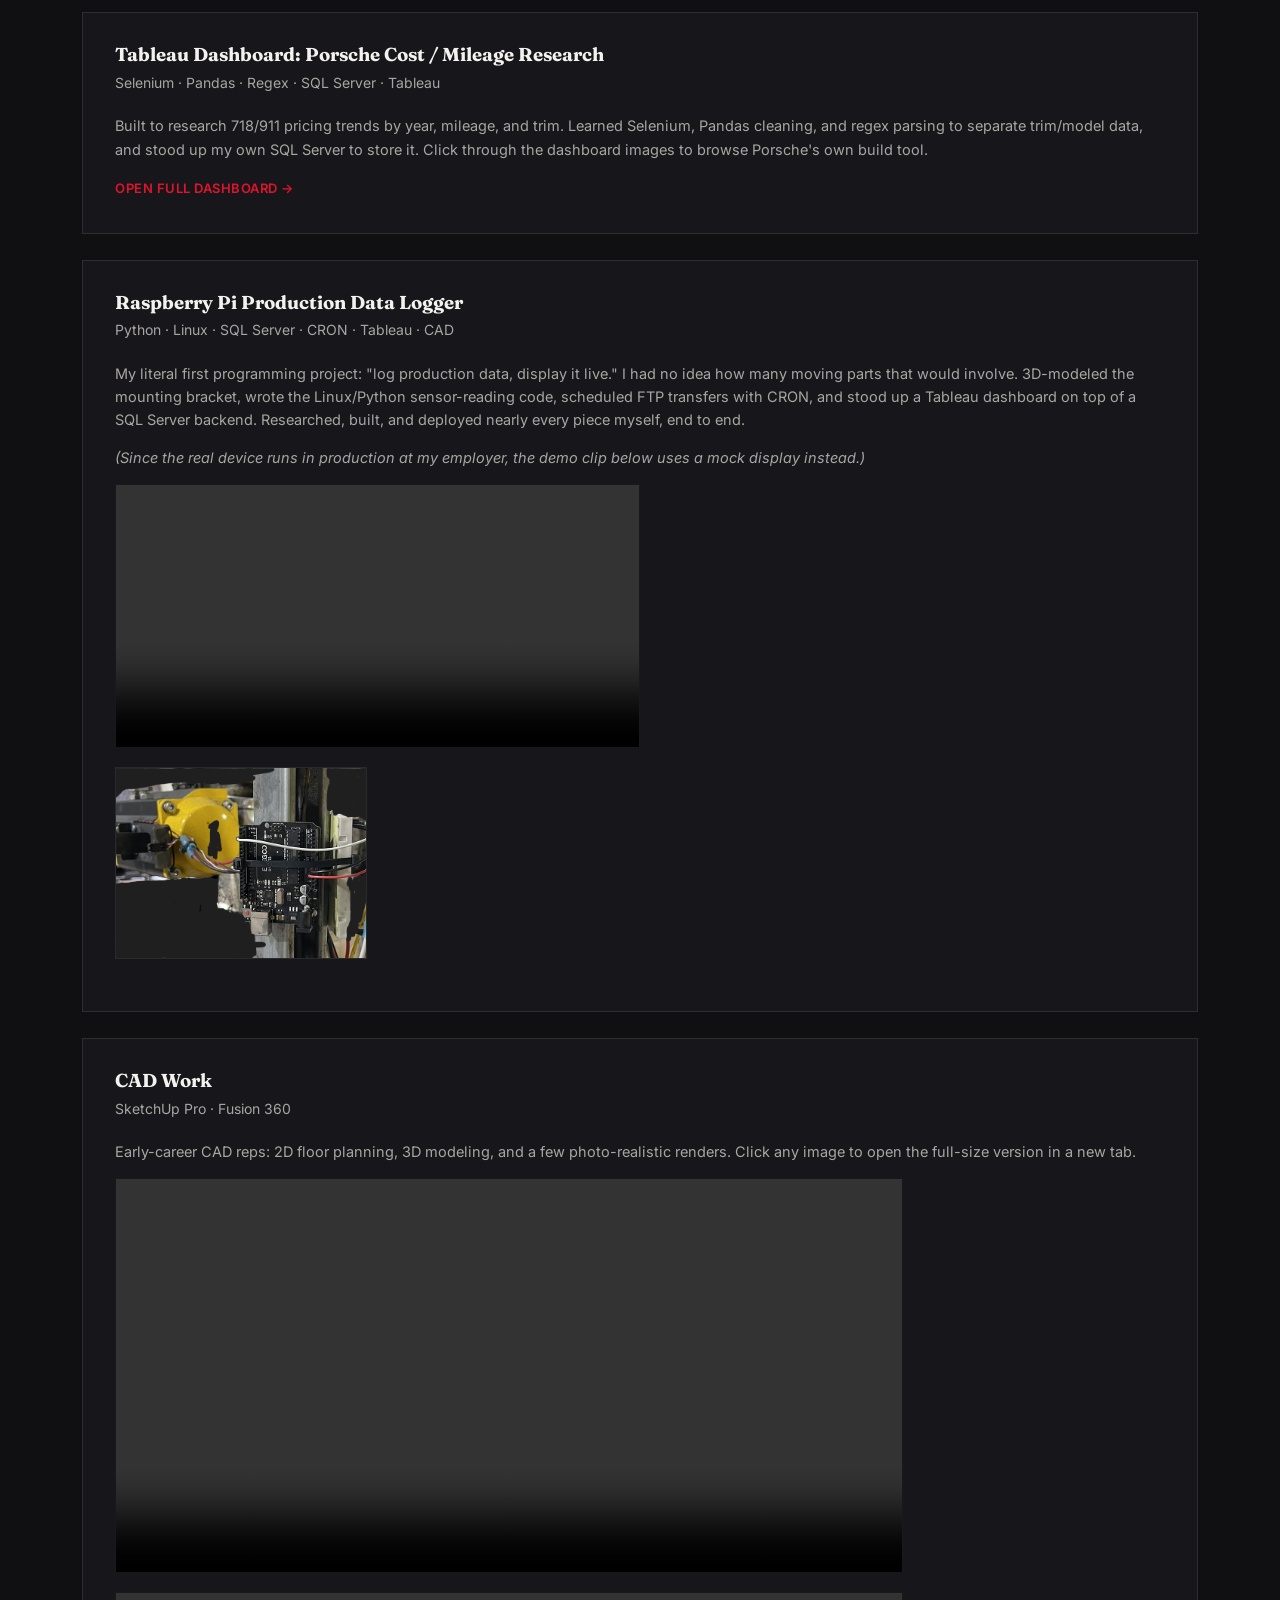
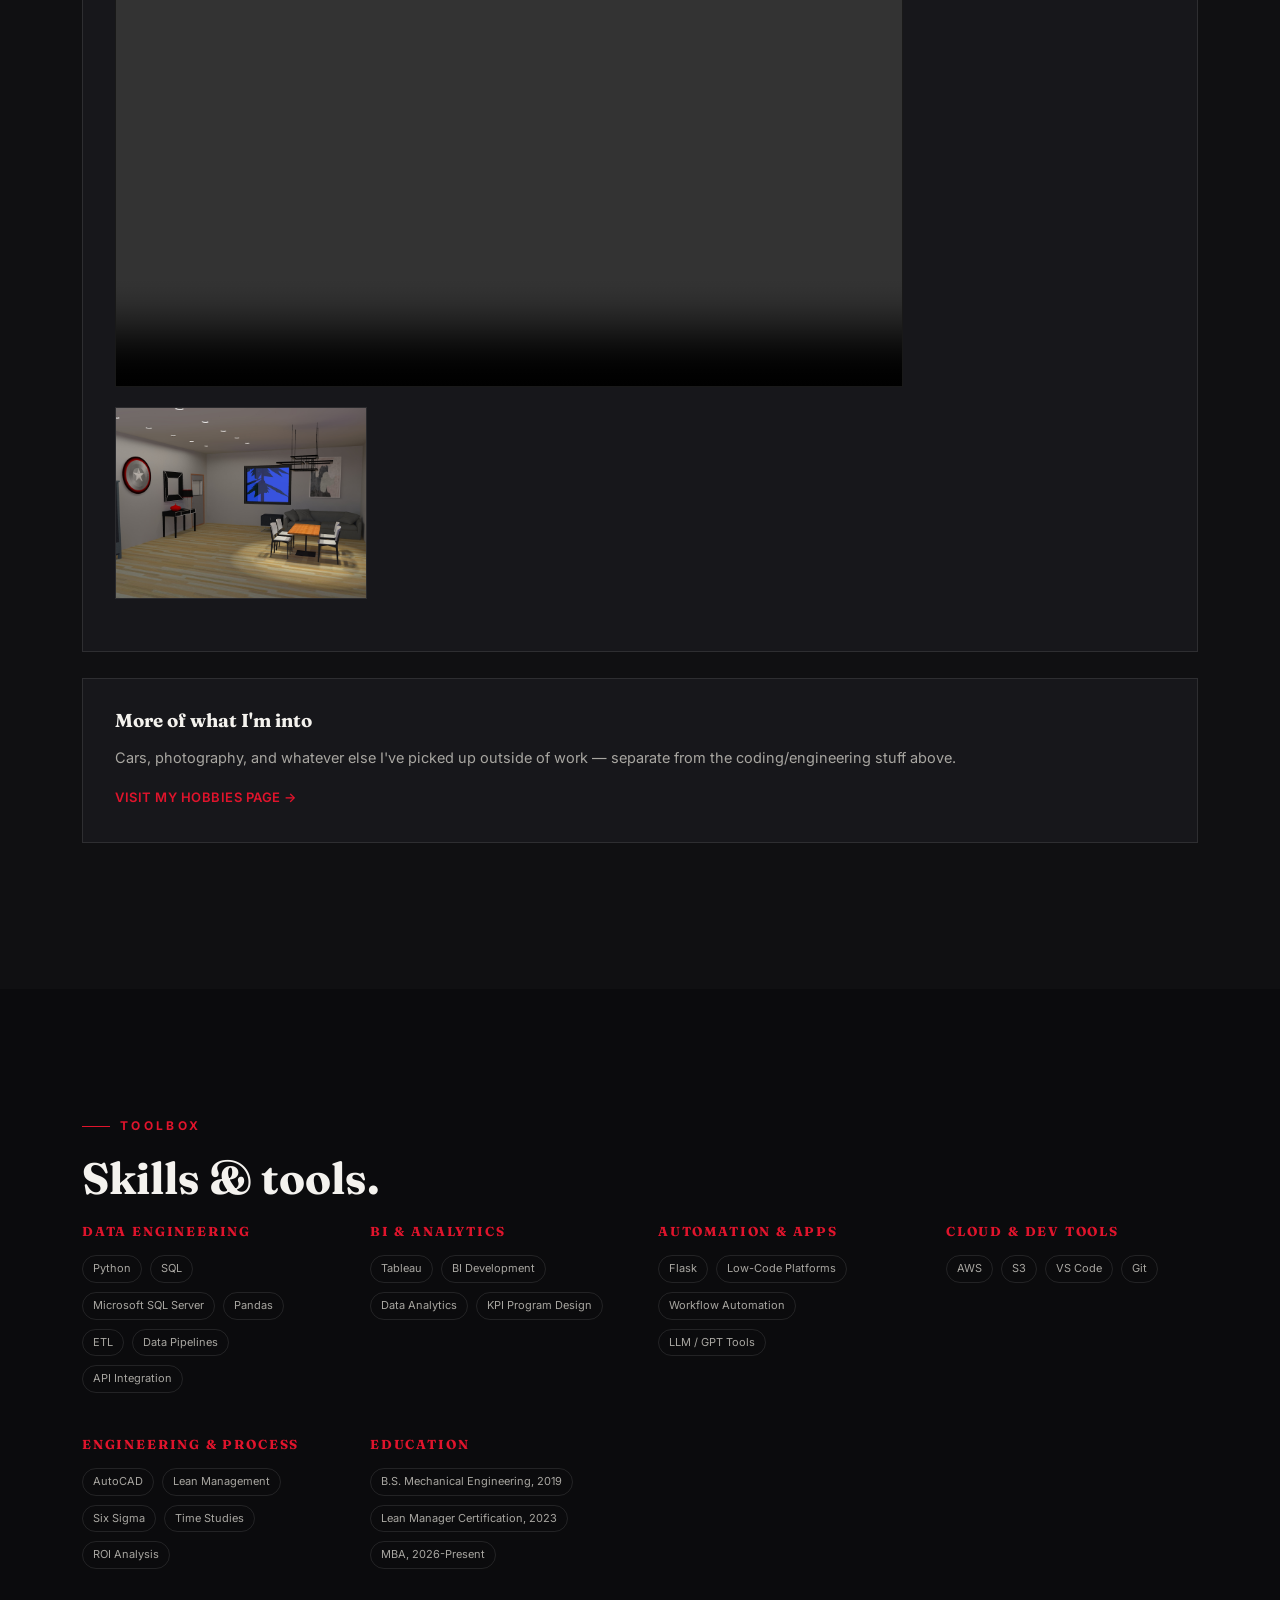
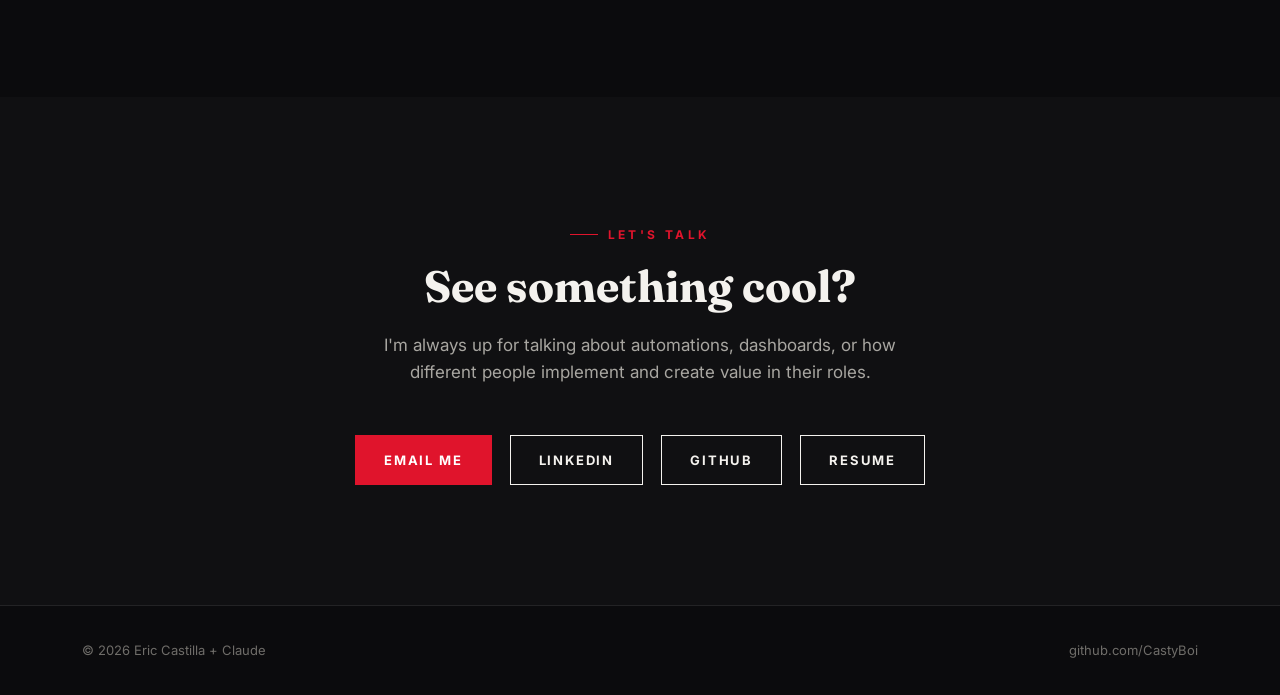
==== commit 6c8bd297: "adjusted scroll call out" ====
--- a/index.html
+++ b/index.html
@@ -32,12 +32,11 @@
     <div class="hero-kicker">Analytics Engineer · Project Manager · Mechanical Engineer</div>
     <h1><br>From the drawing board to <span class="drop"> business solutions </span></h1>
 
-    <div class="hero-actions">
-      <a href="#work" class="btn btn-primary">View My Work</a>
-      <a href="#contact" class="btn">Get In Touch</a>
-    </div>
-  </div>
-  <div class="scroll-cue">Scroll</div>
+  <div class="hero-actions">
+    <a href="#work" class="btn btn-primary">View My Work</a>
+    <a href="#contact" class="btn">Get In Touch</a>
+  </div>
+  <div class="scroll-cue" style="position:static;transform:none;margin-top:40px;">Scroll</div>
 </section>
 
 <!-- ============================== ABOUT / ARC ============================== -->
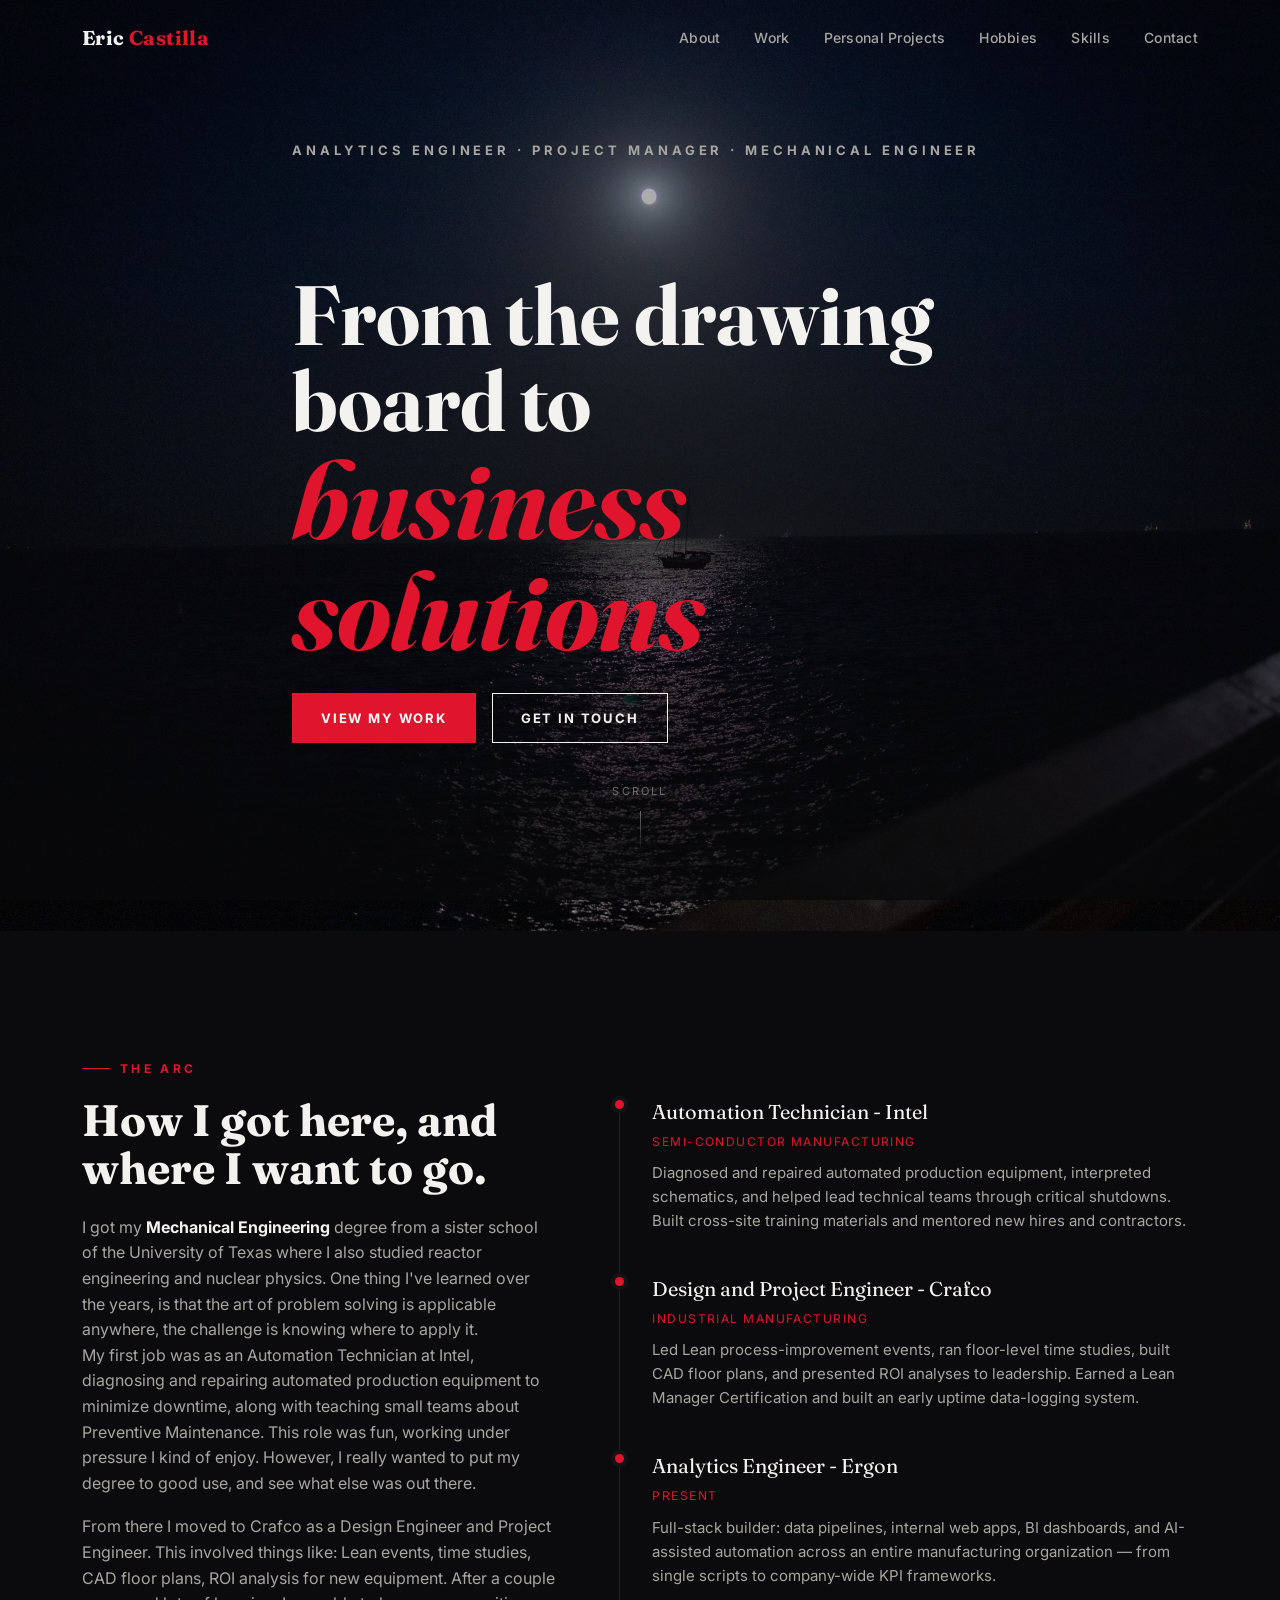
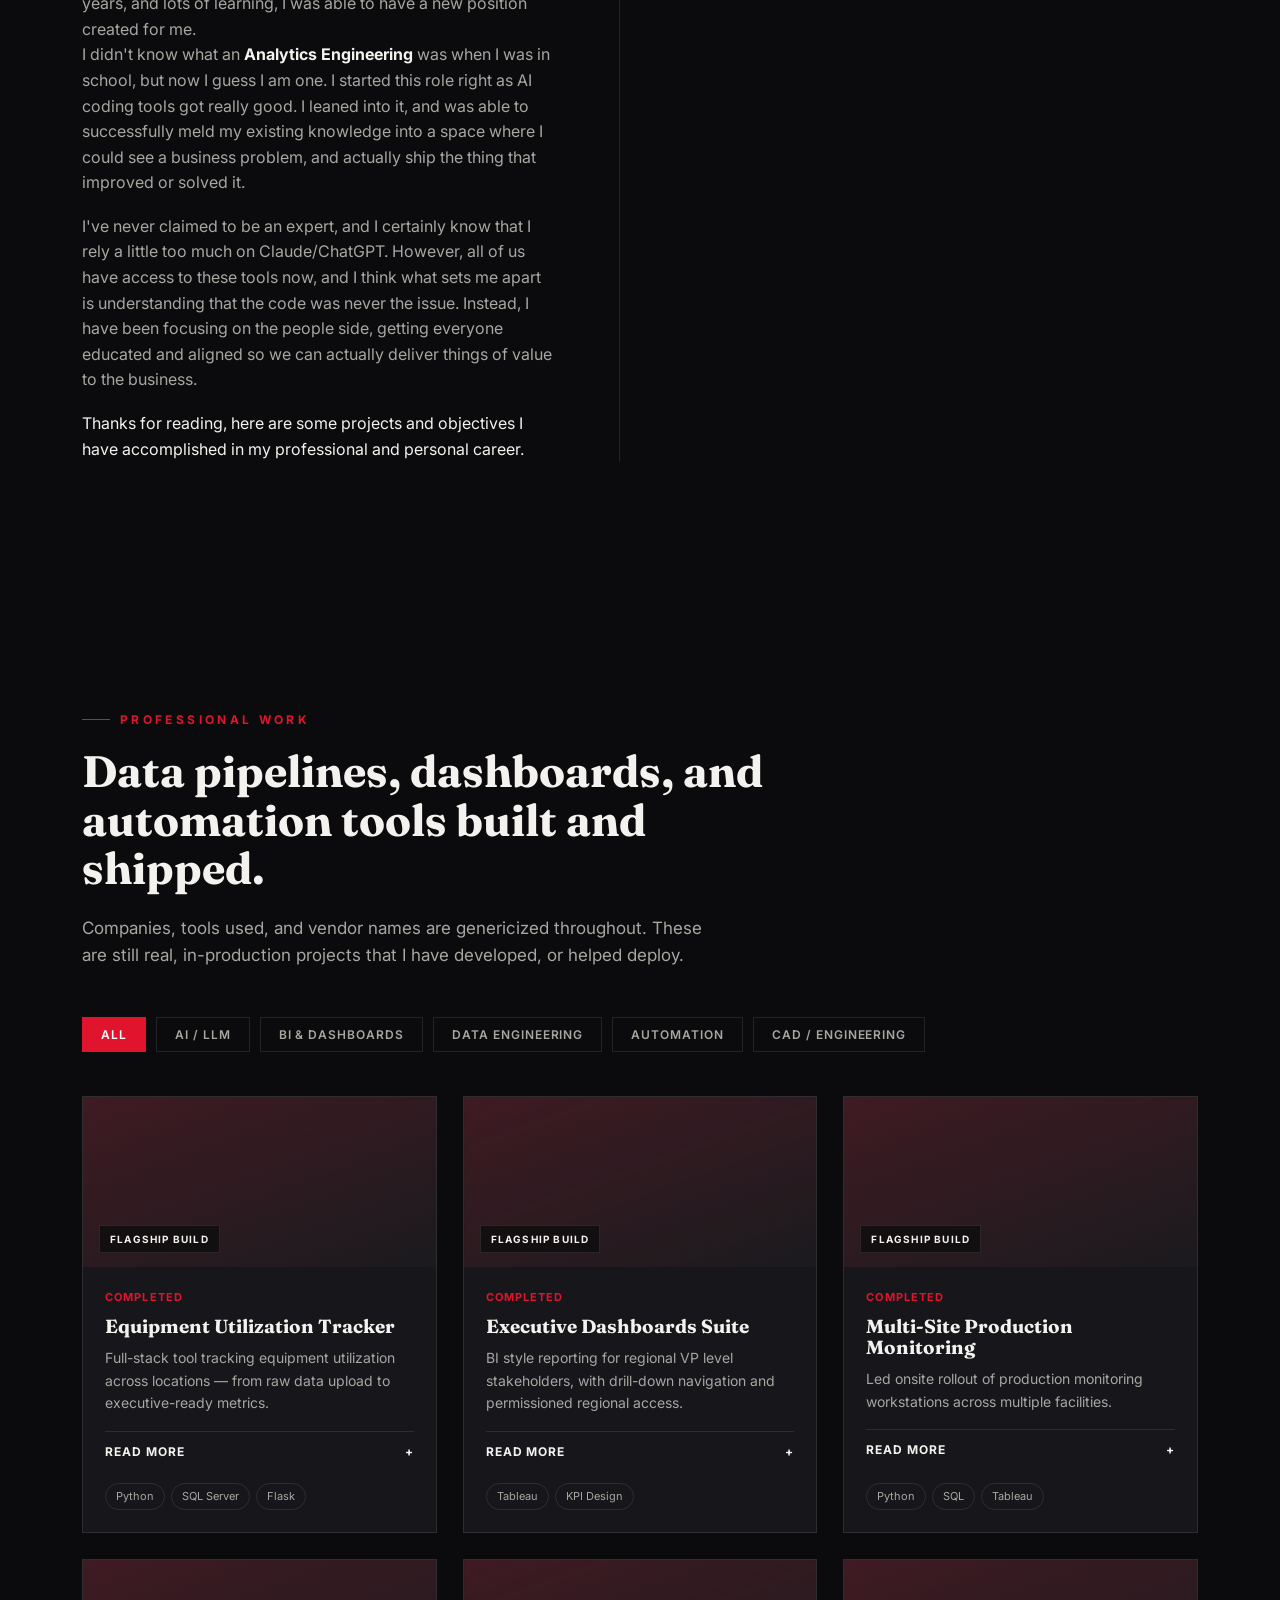
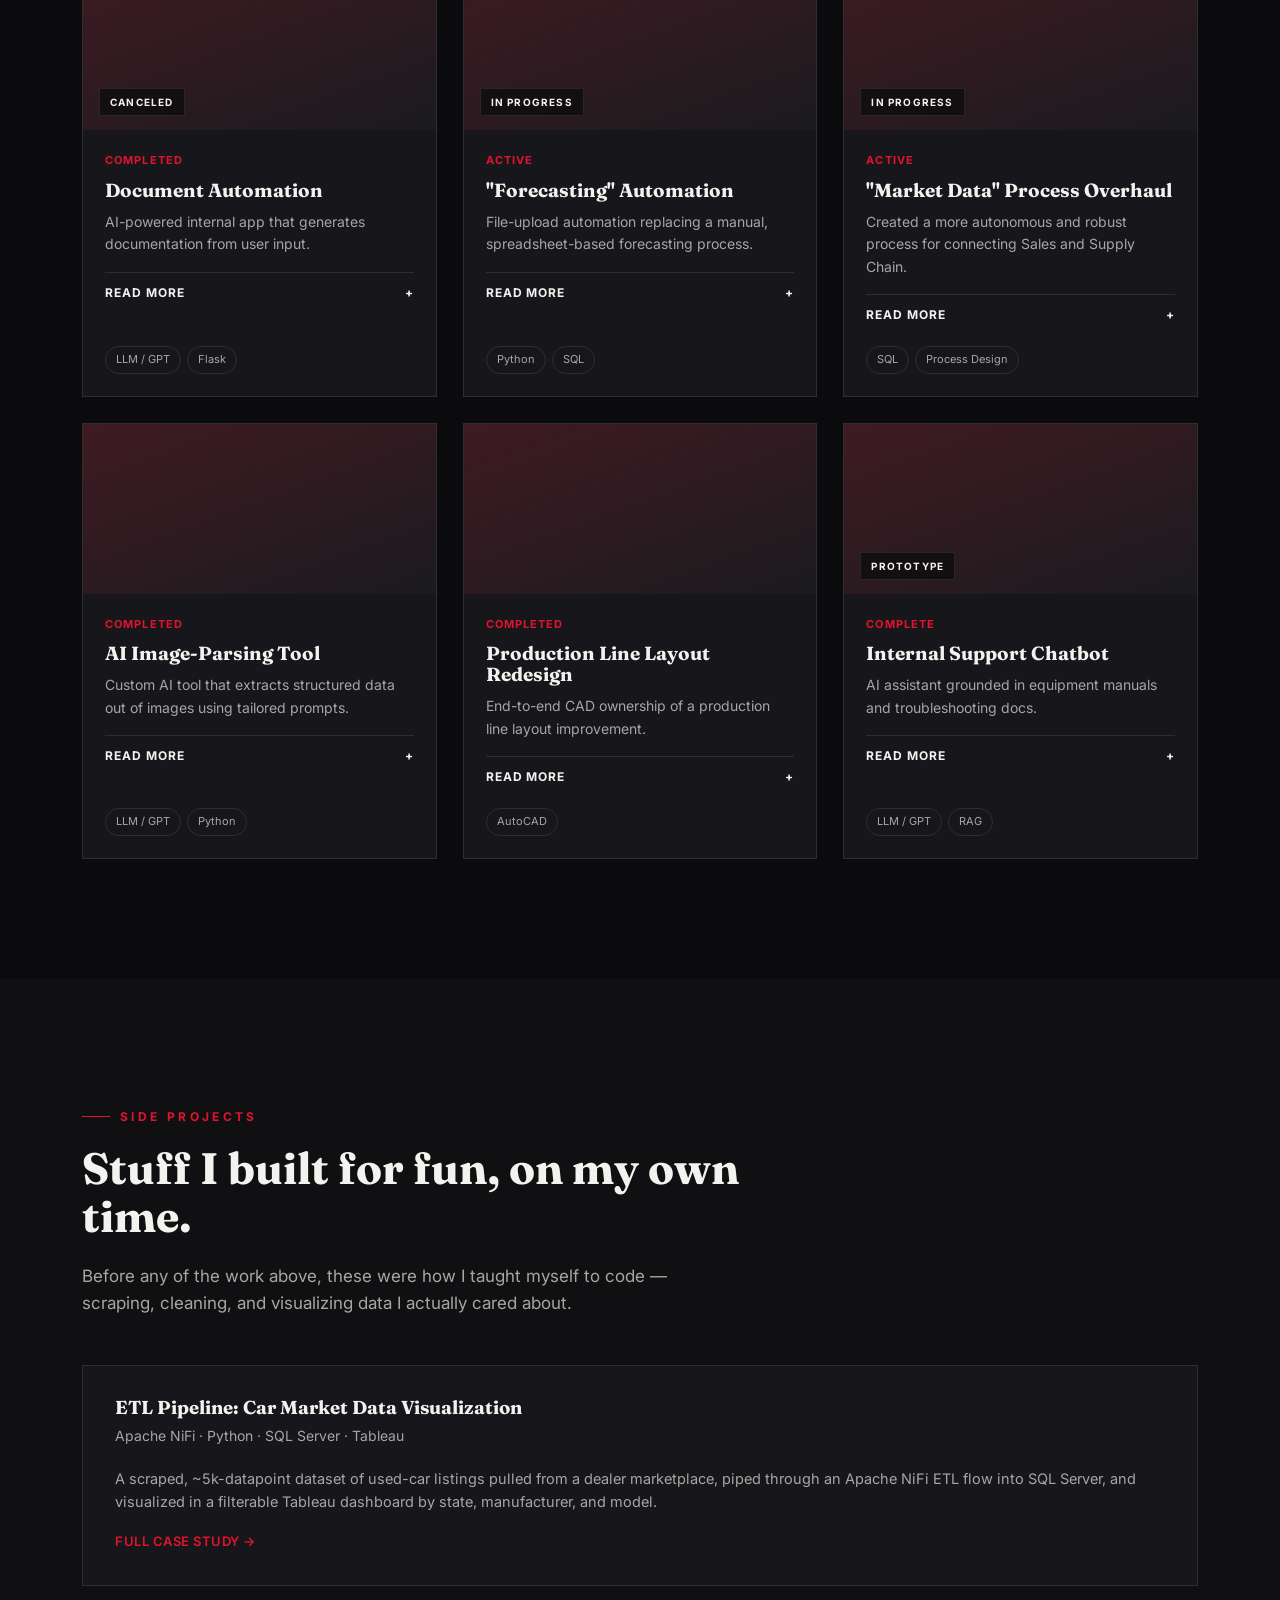
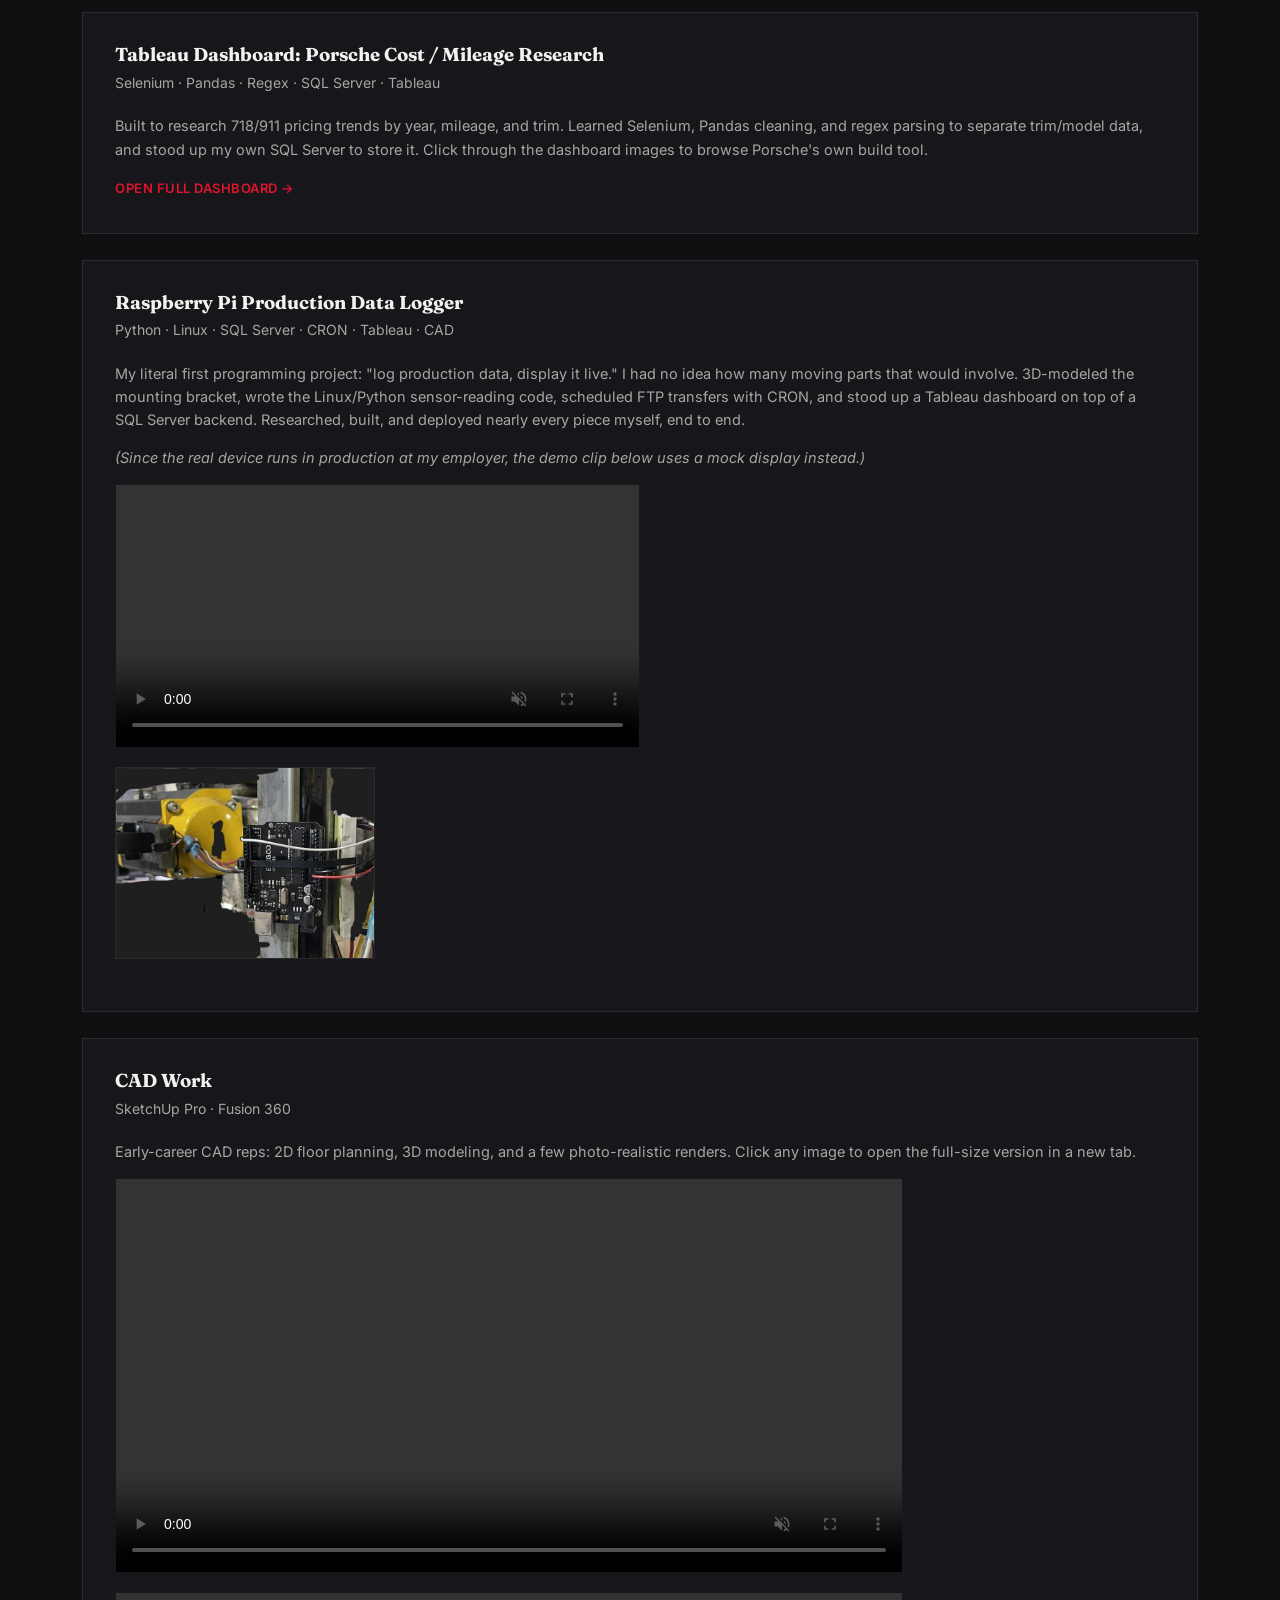
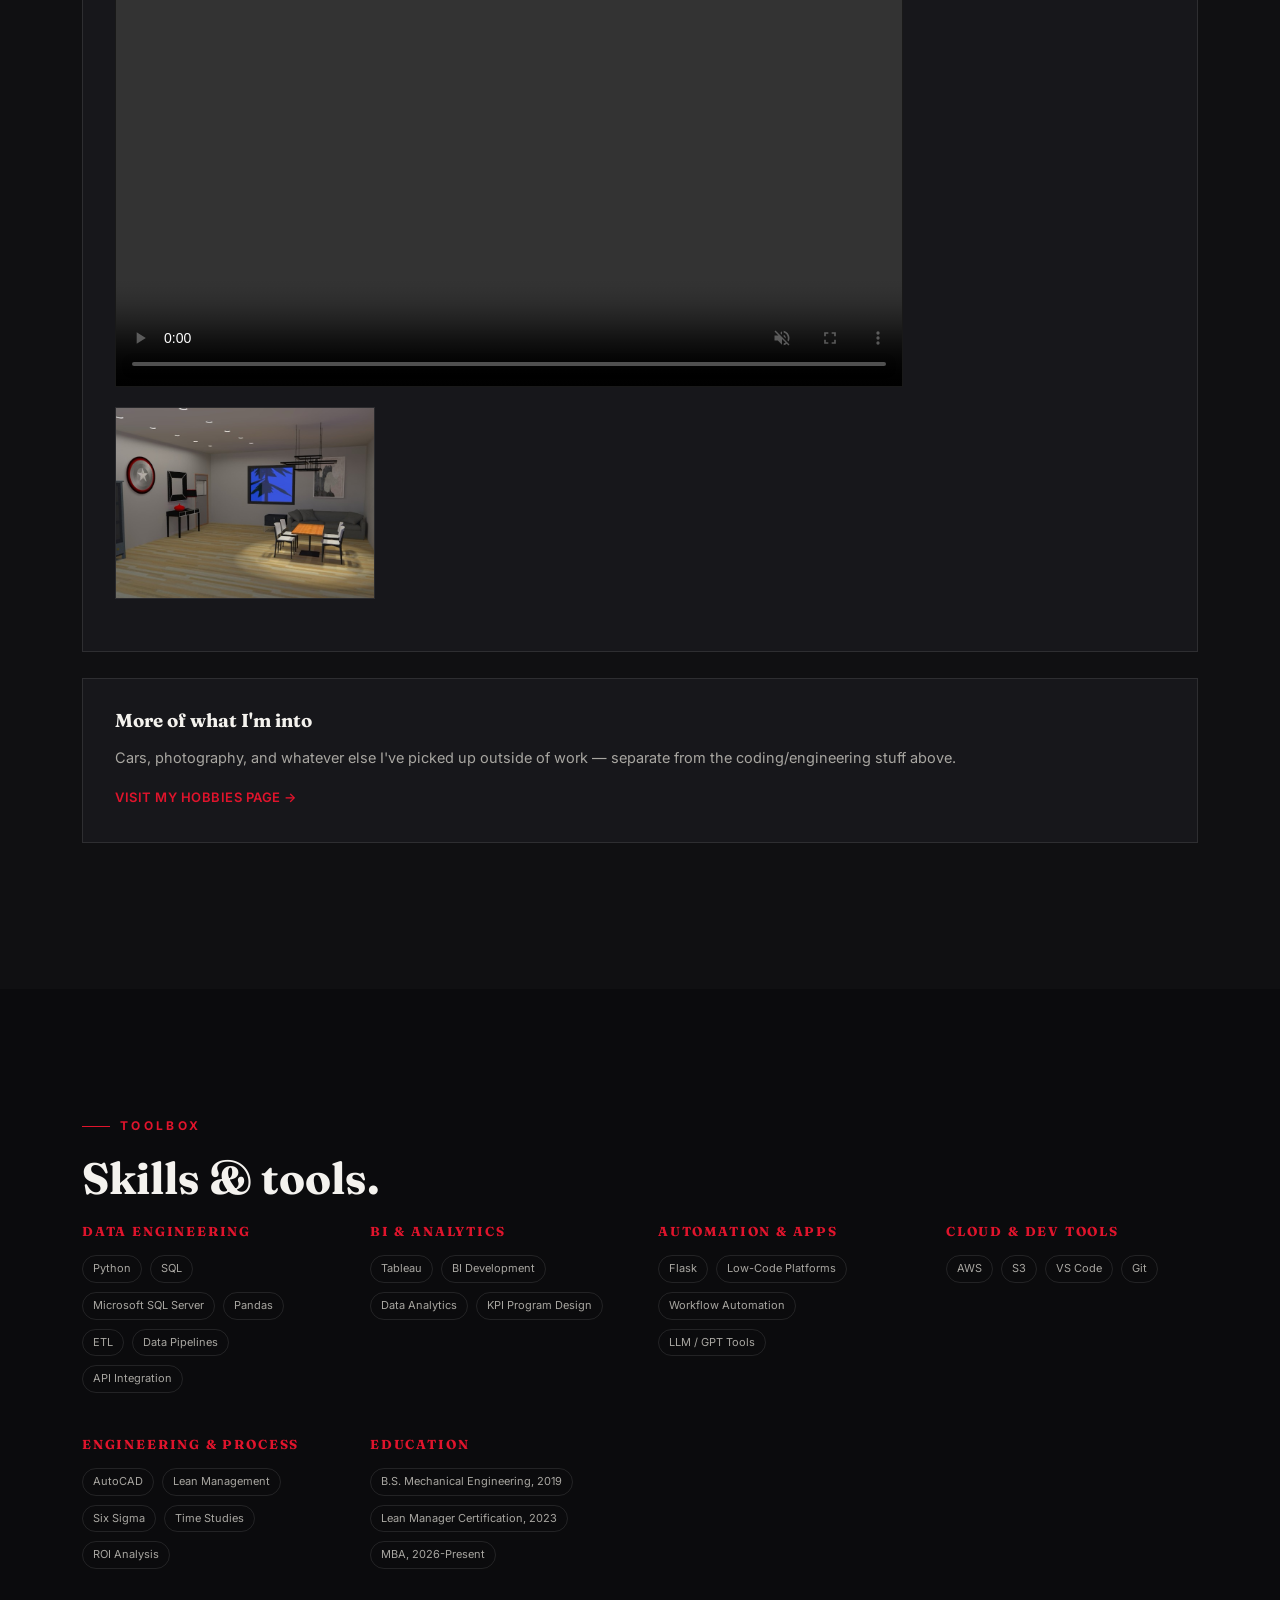
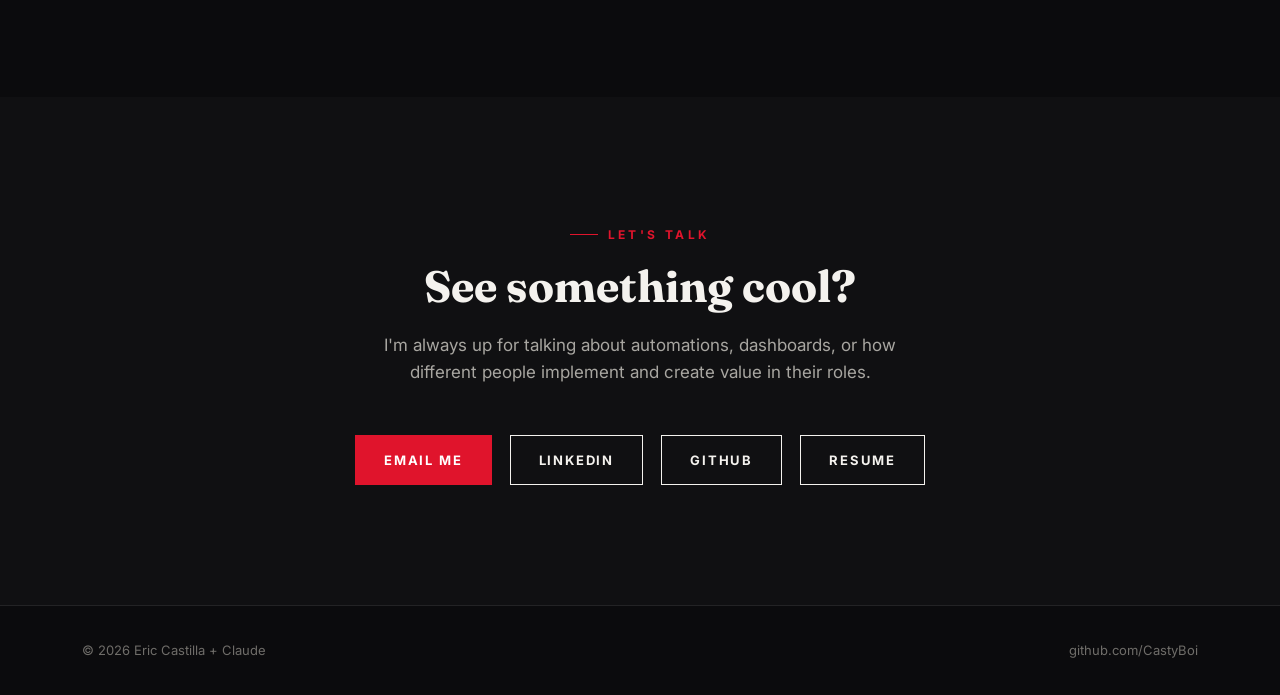
==== commit c47d838c: "More website changes to make things more fluid hopefully" ====
--- a/index.html
+++ b/index.html
@@ -28,7 +28,7 @@
 
 <!-- ============================== HERO ==============================
 ==================================================================== -->
-<section class="hero has-bg" style="min-height:52vh;padding-top:140px;--bg-img:url('images/background_images/IMG_0849.jpg');--overlay-dark:linear-gradient(180deg, rgba(8,8,10,0.25) 0%, rgba(8,8,10,0.5) 65%, rgba(8,8,10,0.75) 100%)">  <div class="wrap hero-inner reveal in-view">
+<section class="hero has-bg" style="min-height:52vh;padding-top:140px;--bg-img:url('images/background_images/IMG_0849-web.jpg');--overlay-dark:linear-gradient(180deg, rgba(8,8,10,0.25) 0%, rgba(8,8,10,0.5) 65%, rgba(8,8,10,0.75) 100%)">  <div class="wrap hero-inner reveal in-view">
     <div class="hero-kicker">Analytics Engineer · Project Manager · Mechanical Engineer</div>
     <h1><br>From the drawing board to <span class="drop"> business solutions </span></h1>
 
@@ -291,7 +291,7 @@
     </div>
       <div class="thumb-gallery">
         <a href="images/etl_images/microcontroller-bracket.png" target="_blank" rel="noopener">
-          <img src="images/etl_images/microcontroller-bracket.png" alt="3D-printed sensor mounting bracket installed on the production line" loading="lazy">
+          <img src="images/etl_images/microcontroller-bracket-thumb.jpg" alt="3D-printed sensor mounting bracket installed on the production line" loading="lazy" decoding="async">
           <span class="thumb-caption">Mounting bracket, installed &middot; view full size &rarr;</span>
         </a>
       </div>
@@ -304,8 +304,8 @@
       <div class="embed-frame">
         <div class="embedded-content">
           <video controls muted loop playsinline preload="metadata" style="width:75%;">
-            <source src="images/Engine Test Run 1 v16.mp4" type="video/mp4">
-            Your browser doesn't support embedded video — <a href="images/Engine Test Run 1 v16.mp4">download the clip</a> instead.
+            <source src="images/engine-test-run-1.mp4" type="video/mp4">
+            Your browser doesn't support embedded video — <a href="images/engine-test-run-1.mp4">download the clip</a> instead.
           </video>
         </div>
       </div>
@@ -319,7 +319,7 @@
       </div>
       <div class="thumb-gallery">
         <a href="images/cad_images/living-room-render.jpeg" target="_blank" rel="noopener">
-          <img src="images/cad_images/living-room-render.jpeg" alt="Living room render" loading="lazy">
+          <img src="images/cad_images/living-room-render-thumb.jpg" alt="Living room render" loading="lazy" decoding="async">
           <span class="thumb-caption">Living Room Render &middot; SketchUp Pro &middot; view full size &rarr;</span>
         </a>
 
--- a/style.css
+++ b/style.css
@@ -479,13 +479,19 @@
   background: #000;
 }
 
-/* Click-to-enlarge thumbnail grid (CAD renders, hobby photos, etc).
-   To add more images: drop a file in the relevant images/ folder and
-   copy one of the existing <a> blocks in the markup — the grid and
-   hover caption pick it up automatically. */
+/* Click-to-enlarge thumbnail wall (CAD renders, hobby photos, etc).
+   Flexbox (not grid) on purpose: a grid's 1fr columns stretch a lone
+   leftover item on the last row to fill the whole row width, which
+   reads as a jagged, broken layout when a gallery's image count isn't
+   a clean multiple of the column count. Flex items grow evenly up to
+   --thumb-max instead, so a remainder row never looks oversized.
+   To add more images: drop a file in the relevant images/ folder,
+   generate a small copy for `src` (see images/README.md), and copy
+   one of the existing <a> blocks in the markup. */
 .thumb-gallery {
-  display: grid;
-  grid-template-columns: repeat(auto-fill, minmax(220px, 1fr));
+  --thumb-max: 260px;
+  display: flex;
+  flex-wrap: wrap;
   gap: 14px;
   margin: 20px 0;
 }
@@ -495,15 +501,18 @@
   overflow: hidden;
   border: 1px solid var(--line);
   background: var(--bg-raised);
+  flex: 1 1 220px;
+  max-width: var(--thumb-max);
 }
 .thumb-gallery img {
   width: 100%;
   height: 190px;
   object-fit: cover;
   display: block;
-  transition: transform .3s ease;
-}
-.thumb-gallery a:hover img { transform: scale(1.06); }
+  transition: transform .18s ease-out;
+}
+.thumb-gallery a:hover img,
+.thumb-gallery a:focus-visible img { transform: scale(1.045); }
 .thumb-gallery .thumb-caption {
   position: absolute;
   inset: auto 0 0 0;
@@ -514,11 +523,26 @@
   color: var(--text);
   background: linear-gradient(180deg, rgba(0,0,0,0) 0%, rgba(0,0,0,0.85) 100%);
   opacity: 0;
-  transform: translateY(6px);
-  transition: opacity .2s ease, transform .2s ease;
+  transform: translateY(4px);
+  transition: opacity .12s ease-out, transform .12s ease-out;
 }
 .thumb-gallery a:hover .thumb-caption,
-.thumb-gallery a:focus .thumb-caption { opacity: 1; transform: translateY(0); }
+.thumb-gallery a:focus-visible .thumb-caption { opacity: 1; transform: translateY(0); }
+
+/* Groups a gallery's images by subject (e.g. one car model per group)
+   instead of one flat wall — a small label per cluster reads as
+   curated rather than a padded dump of near-duplicate shots. */
+.gallery-group { margin-bottom: 22px; }
+.gallery-group:last-child { margin-bottom: 0; }
+.gallery-group-label {
+  font-size: 12px;
+  font-weight: 700;
+  letter-spacing: 0.1em;
+  text-transform: uppercase;
+  color: var(--text-dim);
+  margin: 0 0 10px;
+}
+.gallery-group .thumb-gallery { margin: 0; }
 
 /* ------------------------------ Contact / Footer ------------------------------ */
 .contact-inner { text-align: center; max-width: 640px; margin: 0 auto; }
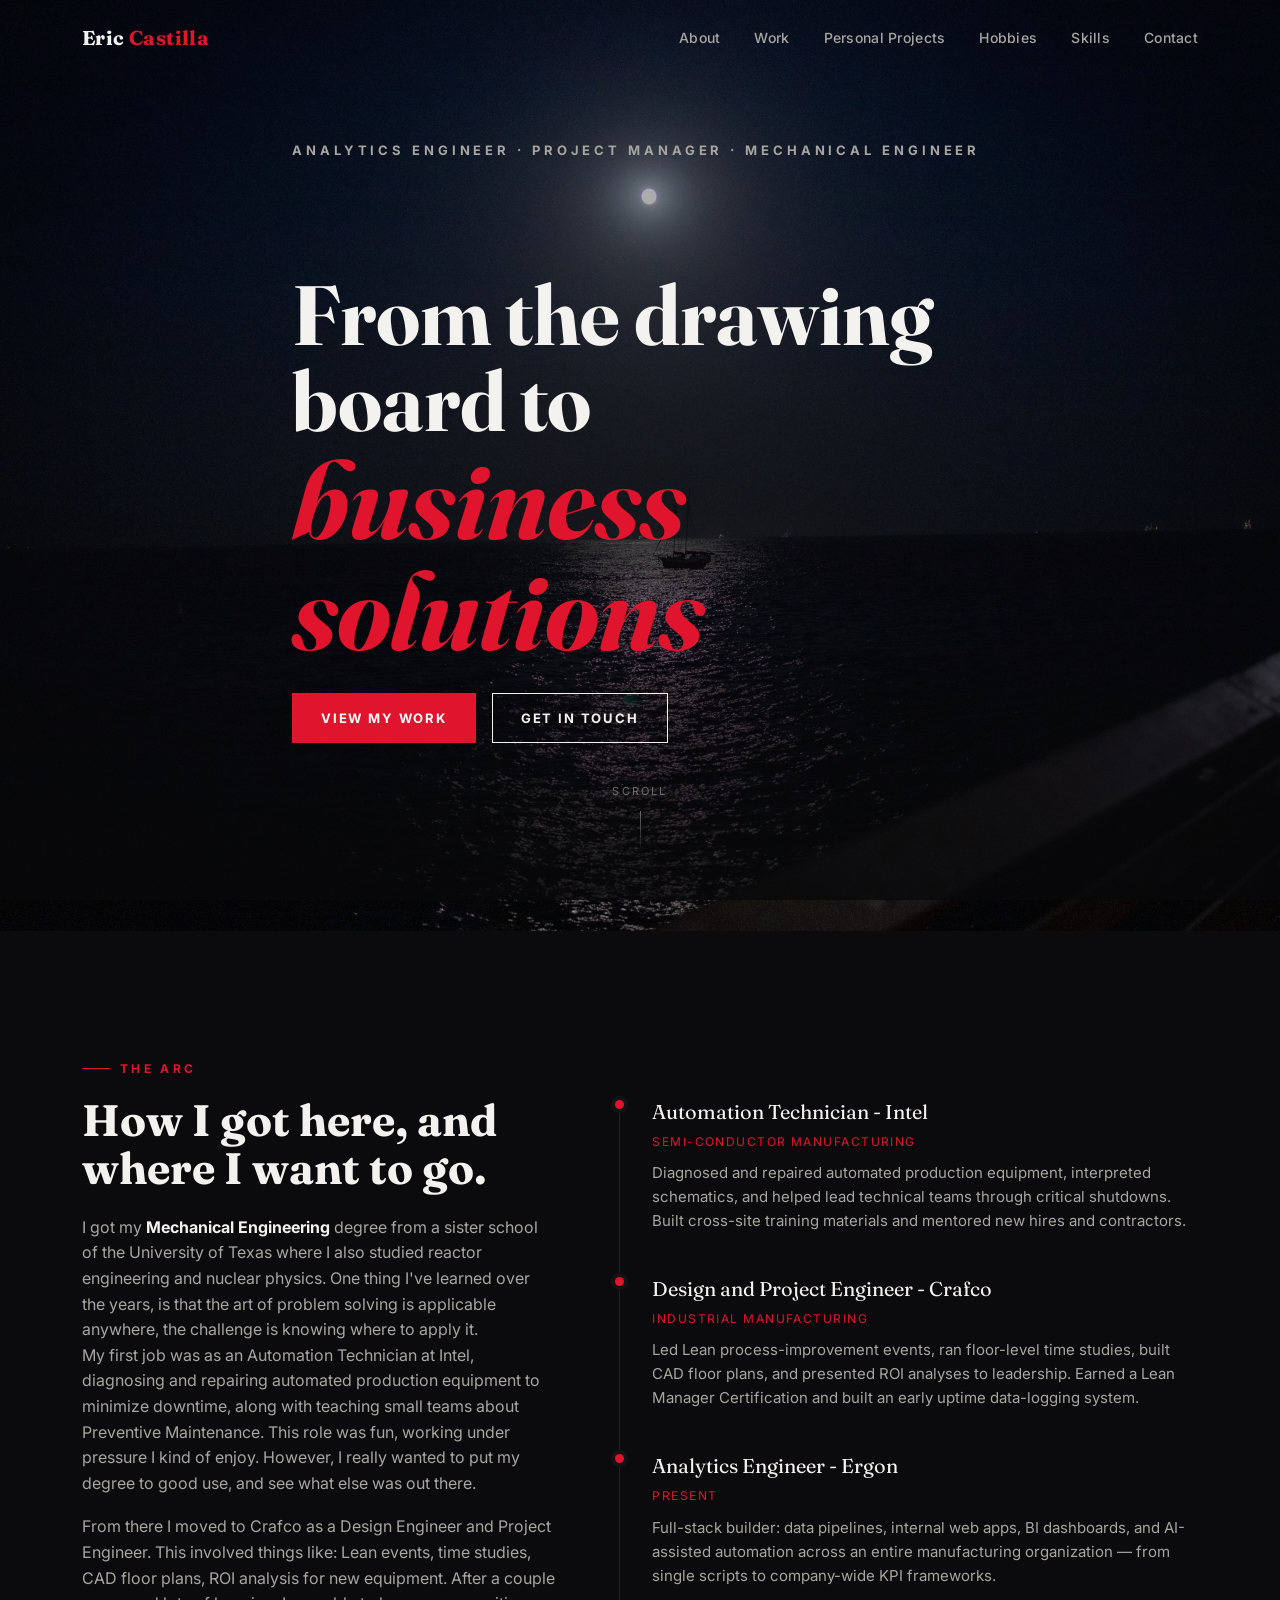
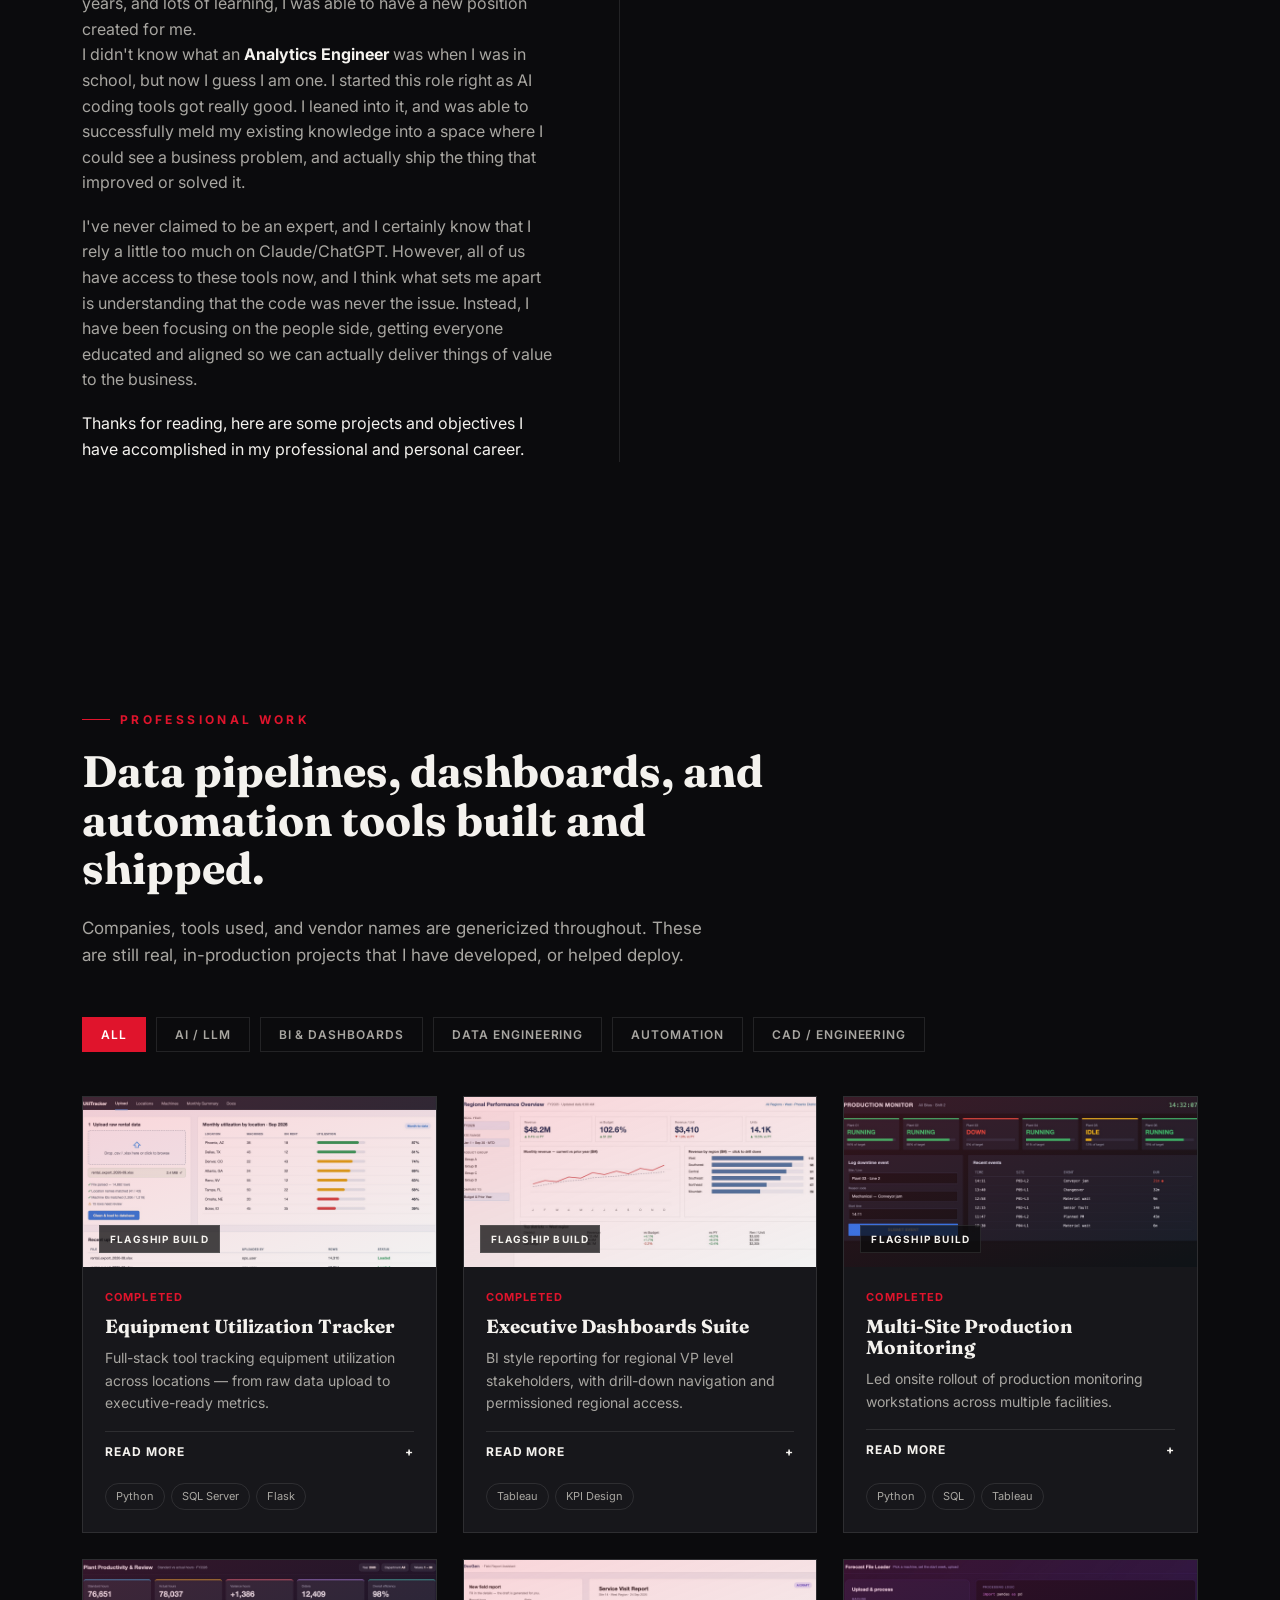
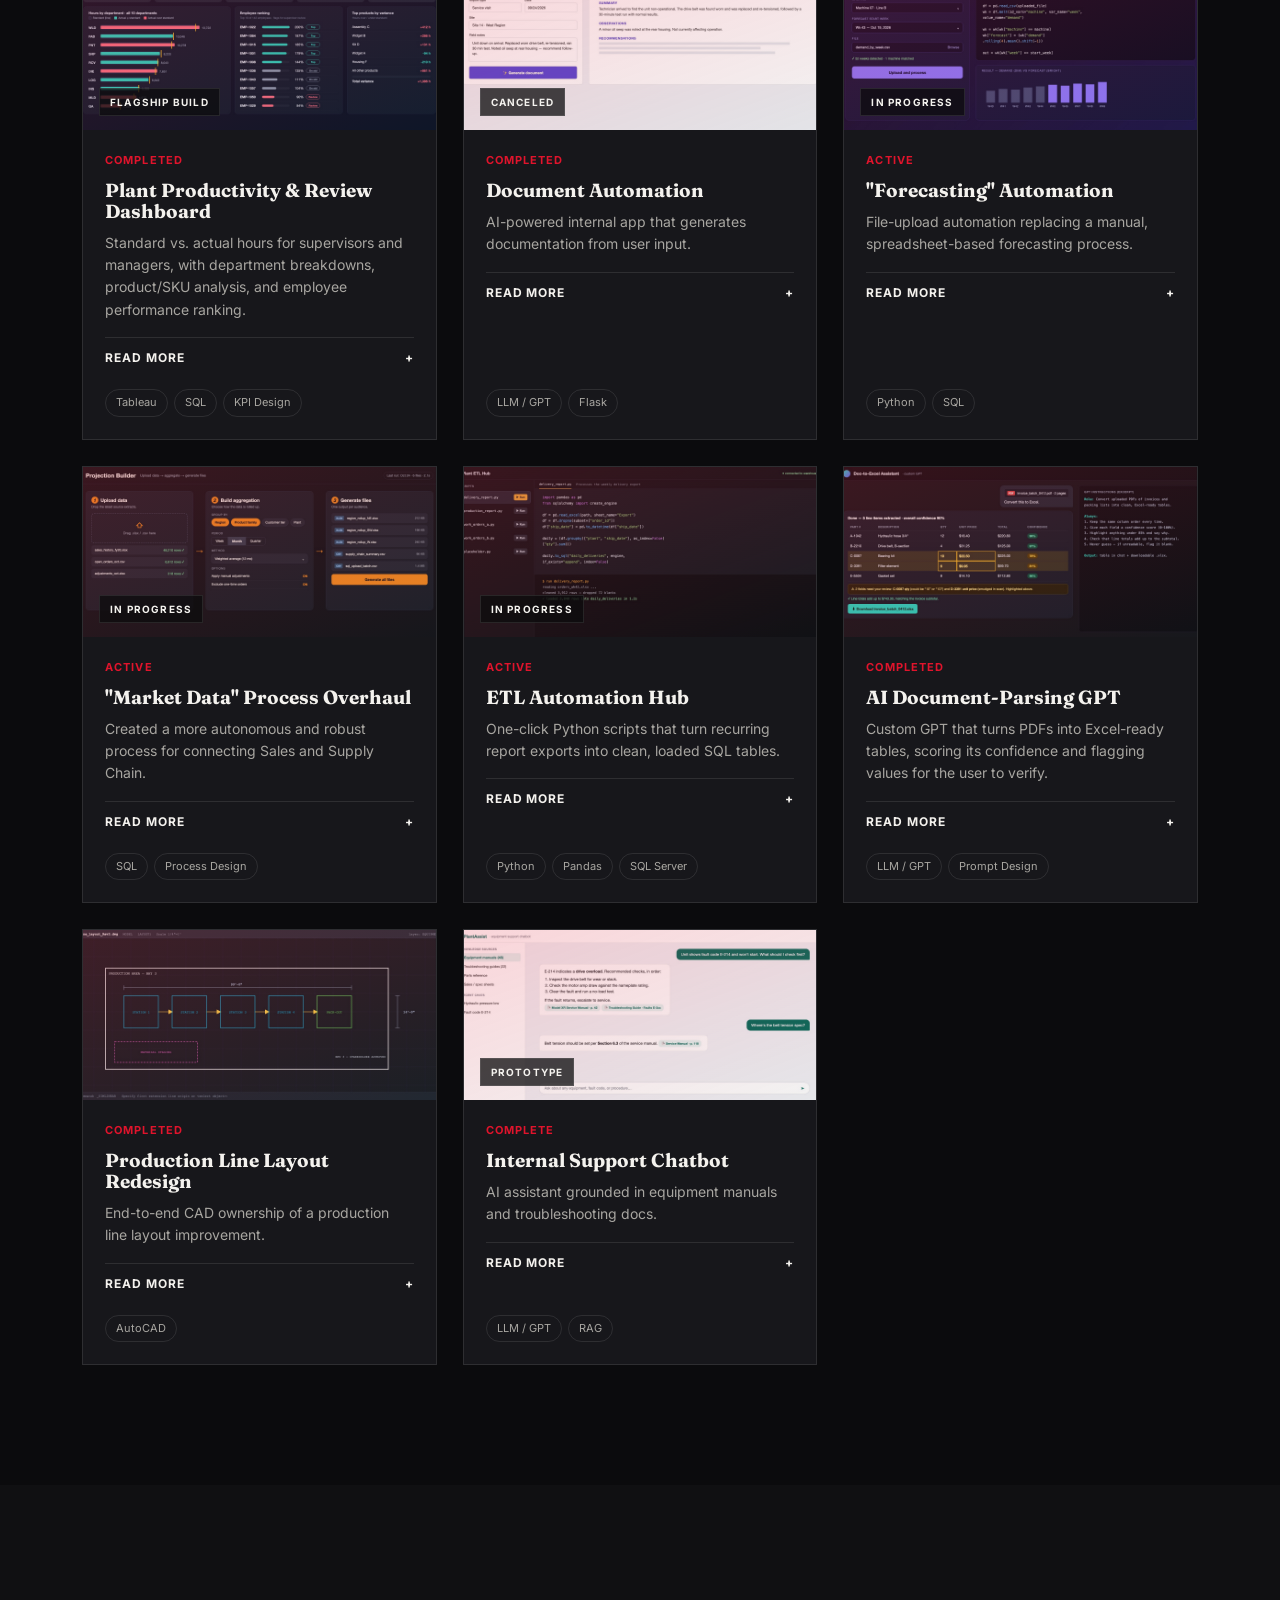
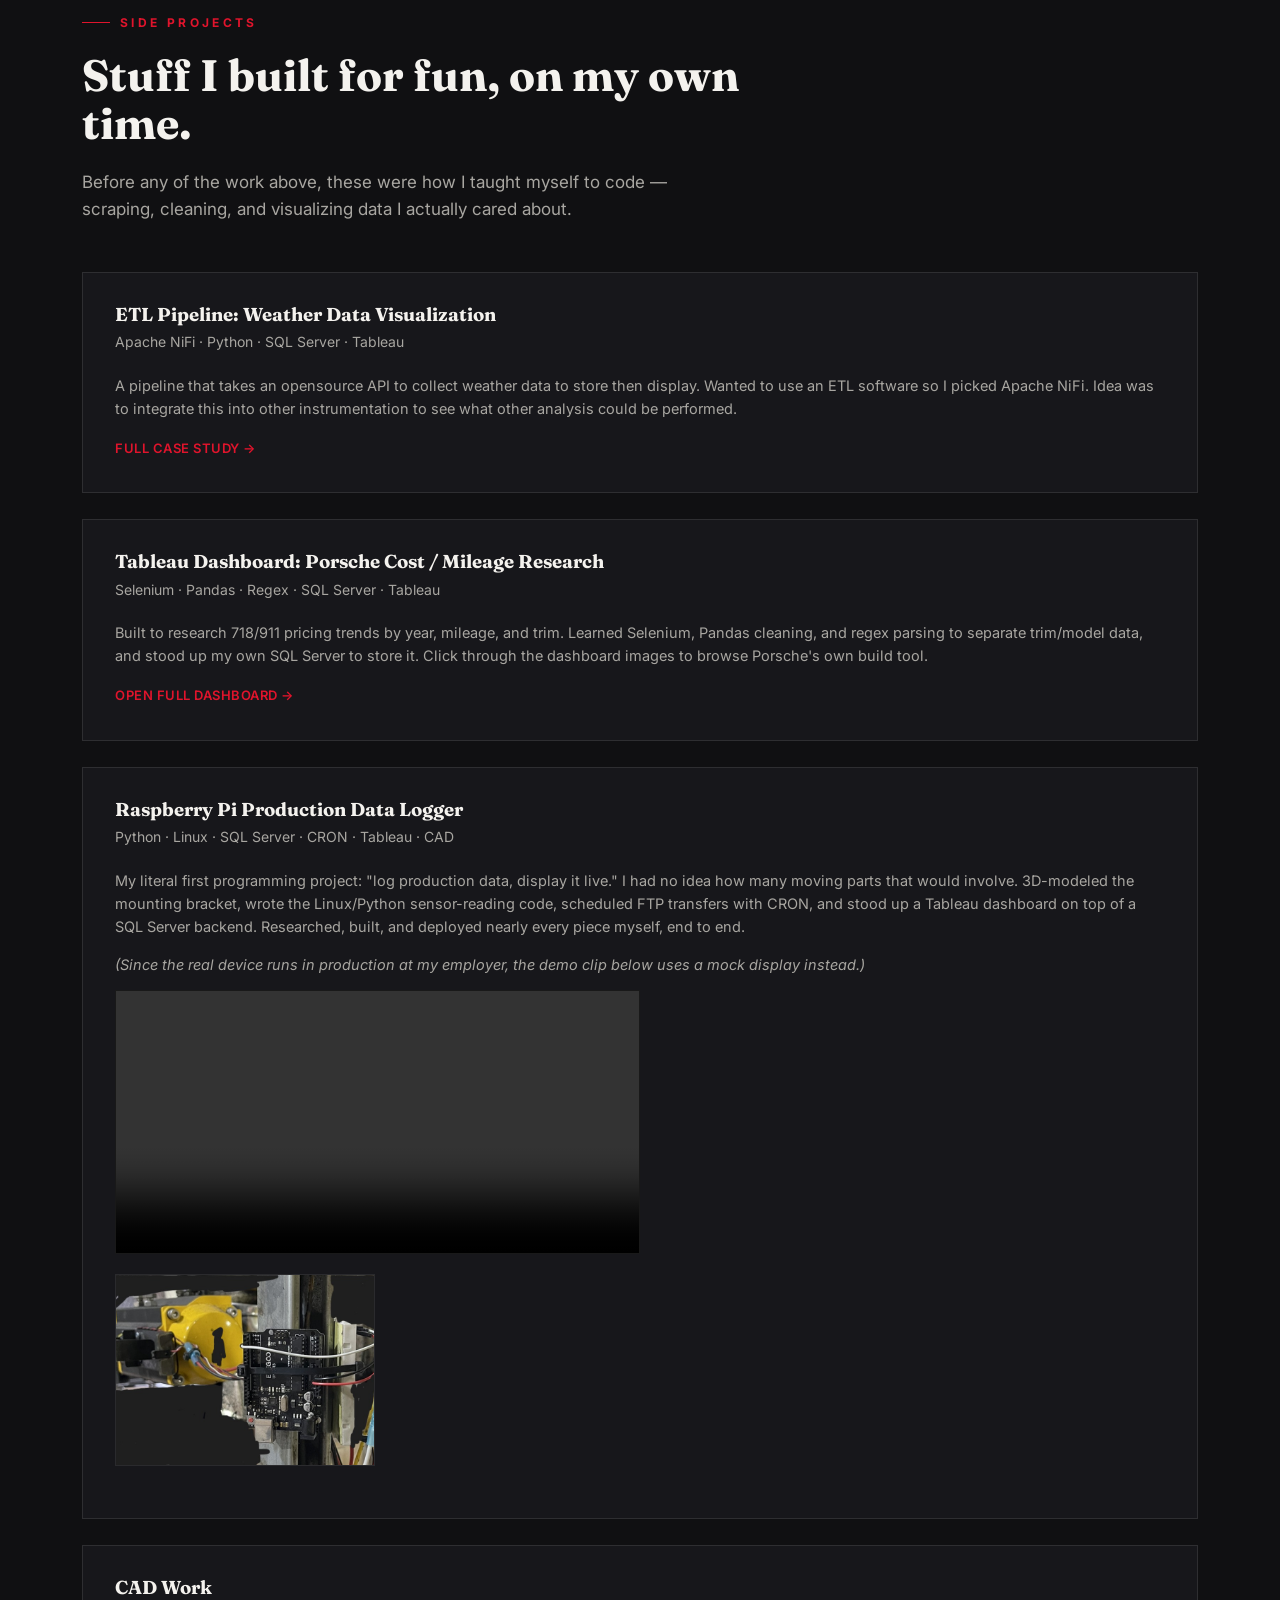
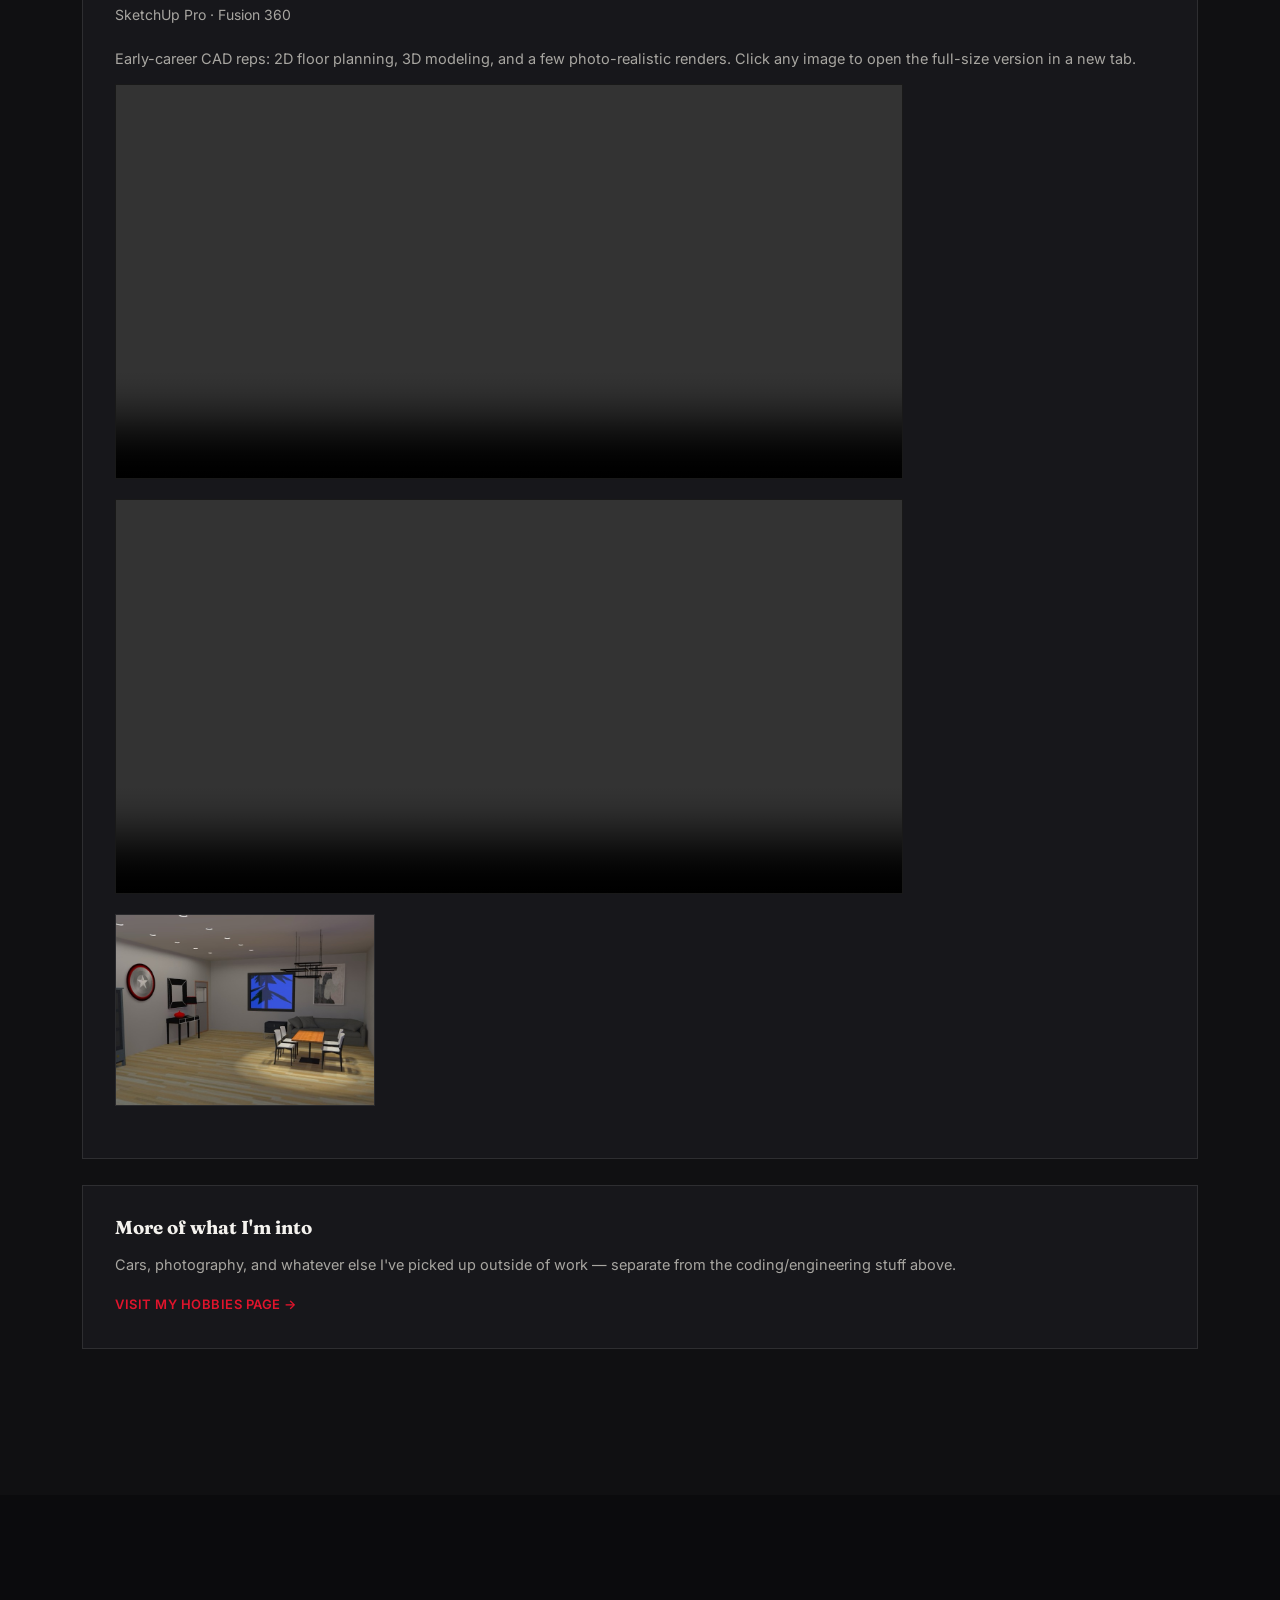
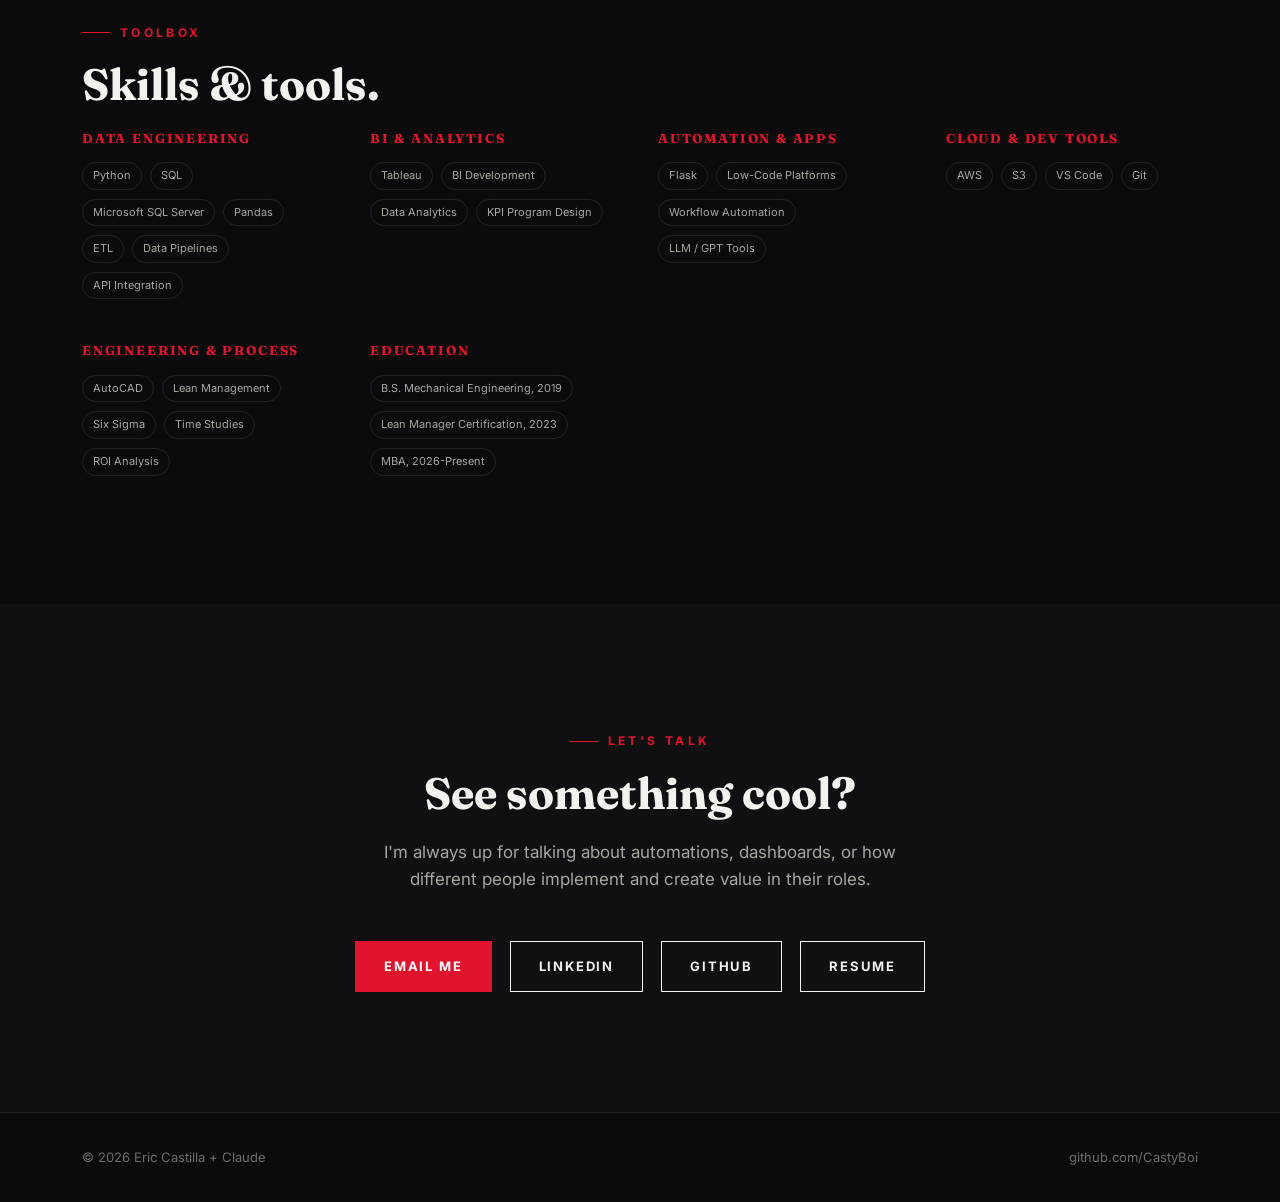
==== commit d04c4168: "added sample images for each project to give idea of work" ====
--- a/index.html
+++ b/index.html
@@ -51,7 +51,7 @@
         My first job was as an Automation Technician at Intel, diagnosing and repairing automated production equipment to minimize downtime, along with teaching small teams about Preventive Maintenance. This role was fun, working under pressure I kind of enjoy. However, I really wanted to put my degree to good use, and see what else was out there.</p>
         <p>From there I moved to Crafco as a Design Engineer and Project Engineer. This involved things like: Lean events, time studies, CAD floor plans, ROI analysis for new equipment. After a couple years, and lots of learning, I was able to have a new position created for me. 
         <br>
-        I didn't know what an <strong>Analytics Engineering</strong> was when I was in school, but now I guess I am one. I started this role right as AI coding tools got really good. I leaned into it, and was able to successfully meld my existing knowledge into a space where I could see a business problem, and actually ship the thing that improved or solved it.</p>
+        I didn't know what an <strong>Analytics Engineer</strong> was when I was in school, but now I guess I am one. I started this role right as AI coding tools got really good. I leaned into it, and was able to successfully meld my existing knowledge into a space where I could see a business problem, and actually ship the thing that improved or solved it.</p>
         <p>I've never claimed to be an expert, and I certainly know that I rely a little too much on Claude/ChatGPT. However, all of us have access to these tools now, and I think what sets me apart is understanding that the code was never the issue. Instead, I have been focusing on the people side, getting everyone educated and aligned so we can actually deliver things of value to the business.</p>
         Thanks for reading, here are some projects and objectives I have accomplished in my professional and personal career. 
 
@@ -106,7 +106,7 @@
     <div class="project-grid">
 
       <article class="card reveal" data-tags="data,bi">
-        <div class="card-media" style="--bg-img:url('images/projects/rental-utilization.jpg')"><span class="card-tag">Flagship Build</span></div>
+        <a class="card-media" href="images/projects/rental-utilization.jpg" target="_blank" rel="noopener" title="Click to enlarge" style="--bg-img:url('images/projects/rental-utilization.jpg')"><span class="card-tag">Flagship Build</span></a>
         <div class="card-body">
           <div class="card-status">Completed</div>
           <h3>Equipment Utilization Tracker</h3>
@@ -122,7 +122,7 @@
       </article>
 
       <article class="card reveal" data-tags="bi">
-        <div class="card-media" style="--bg-img:url('images/projects/exec-dashboard.jpg')"><span class="card-tag">Flagship Build</span></div>
+        <a class="card-media" href="images/projects/exec-dashboard.jpg" target="_blank" rel="noopener" title="Click to enlarge" style="--bg-img:url('images/projects/exec-dashboard.jpg')"><span class="card-tag">Flagship Build</span></a>
         <div class="card-body">
           <div class="card-status">Completed</div>
           <h3>Executive Dashboards Suite</h3>
@@ -138,7 +138,7 @@
       </article>
 
       <article class="card reveal" data-tags="data,bi">
-        <div class="card-media" style="--bg-img:url('images/projects/rental-utilization.jpg')"><span class="card-tag">Flagship Build</span></div>
+        <a class="card-media" href="images/projects/multisite-monitoring.jpg" target="_blank" rel="noopener" title="Click to enlarge" style="--bg-img:url('images/projects/multisite-monitoring.jpg')"><span class="card-tag">Flagship Build</span></a>
         <div class="card-body">
           <div class="card-status">Completed</div>
           <h3>Multi-Site Production Monitoring</h3>
@@ -153,8 +153,24 @@
         </div>
       </article>
 
+      <article class="card reveal" data-tags="bi,data">
+        <a class="card-media" href="images/projects/plant-productivity-review.jpg" target="_blank" rel="noopener" title="Click to enlarge" style="--bg-img:url('images/projects/plant-productivity-review.jpg')"><span class="card-tag">Flagship Build</span></a>
+        <div class="card-body">
+          <div class="card-status">Completed</div>
+          <h3>Plant Productivity &amp; Review Dashboard</h3>
+          <p class="card-summary">Standard vs. actual hours for supervisors and managers, with department breakdowns, product/SKU analysis, and employee performance ranking.</p>
+          <details>
+            <summary>Read more</summary>
+            <p>Gives supervisors and managers a single view of where production lands against standard, by department and by product/SKU, and where individual employees rank against those standards, so they can quickly see who may need an adjustment, a review, or extra help.</p>
+          </details>
+          <div class="card-tools">
+            <span class="pill">Tableau</span><span class="pill">SQL</span><span class="pill">KPI Design</span>
+          </div>
+        </div>
+      </article>
+
       <article class="card reveal" data-tags="ai,automation">
-        <div class="card-media" style="--bg-img:url('images/projects/cs-doc-automation.jpg')"><span class="card-tag">Canceled</span></div>
+        <a class="card-media" href="images/projects/cs-doc-automation.jpg" target="_blank" rel="noopener" title="Click to enlarge" style="--bg-img:url('images/projects/cs-doc-automation.jpg')"><span class="card-tag">Canceled</span></a>
         <div class="card-body">
           <div class="card-status">Completed</div>
           <h3>Document Automation</h3>
@@ -170,7 +186,7 @@
       </article>
 
       <article class="card reveal" data-tags="data,automation">
-        <div class="card-media" style="--bg-img:url('images/projects/equipment-forecasting.jpg')"><span class="card-tag">In Progress</span></div>
+        <a class="card-media" href="images/projects/equipment-forecasting.jpg" target="_blank" rel="noopener" title="Click to enlarge" style="--bg-img:url('images/projects/equipment-forecasting.jpg')"><span class="card-tag">In Progress</span></a>
         <div class="card-body">
           <div class="card-status">Active</div>
           <h3>"Forecasting" Automation</h3>
@@ -186,7 +202,7 @@
       </article>
 
       <article class="card reveal" data-tags="automation">
-        <div class="card-media" style="--bg-img:url('images/projects/sales-forecasting.jpg')"><span class="card-tag">In Progress</span></div>
+        <a class="card-media" href="images/projects/sales-forecasting.jpg" target="_blank" rel="noopener" title="Click to enlarge" style="--bg-img:url('images/projects/sales-forecasting.jpg')"><span class="card-tag">In Progress</span></a>
         <div class="card-body">
           <div class="card-status">Active</div>
           <h3>"Market Data" Process Overhaul</h3>
@@ -201,24 +217,40 @@
         </div>
       </article>
 
+      <article class="card reveal" data-tags="data,automation">
+        <a class="card-media" href="images/projects/etl-automation-hub.jpg" target="_blank" rel="noopener" title="Click to enlarge" style="--bg-img:url('images/projects/etl-automation-hub.jpg')"><span class="card-tag">In Progress</span></a>
+        <div class="card-body">
+          <div class="card-status">Active</div>
+          <h3>ETL Automation Hub</h3>
+          <p class="card-summary">One-click Python scripts that turn recurring report exports into clean, loaded SQL tables.</p>
+          <details>
+            <summary>Read more</summary>
+            <p>A central hub where each recurring report export (deliveries, production, work orders) has its own script. Each one cleans the file with pandas, loads it into SQL Server, and writes to a run log so failures like deadlocks are easy to find and rerun.</p>
+          </details>
+          <div class="card-tools">
+            <span class="pill">Python</span><span class="pill">Pandas</span><span class="pill">SQL Server</span>
+          </div>
+        </div>
+      </article>
+
       <article class="card reveal" data-tags="ai">
-        <div class="card-media" style="--bg-img:url('images/projects/ai-image-parsing.jpg')"></div>
-        <div class="card-body">
-          <div class="card-status">Completed</div>
-          <h3>AI Image-Parsing Tool</h3>
-          <p class="card-summary">Custom AI tool that extracts structured data out of images using tailored prompts.</p>
-          <details>
-            <summary>Read more</summary>
-            <p>Built and published the tool, validated output accuracy, then rolled it out to an internal user for real-world testing and feedback before calling it done.</p>
-          </details>
-          <div class="card-tools">
-            <span class="pill">LLM / GPT</span><span class="pill">Python</span>
+        <a class="card-media" href="images/projects/ai-image-parsing.jpg" target="_blank" rel="noopener" title="Click to enlarge" style="--bg-img:url('images/projects/ai-image-parsing.jpg')"></a>
+        <div class="card-body">
+          <div class="card-status">Completed</div>
+          <h3>AI Document-Parsing GPT</h3>
+          <p class="card-summary">Custom GPT that turns PDFs into Excel-ready tables, scoring its confidence and flagging values for the user to verify.</p>
+          <details>
+            <summary>Read more</summary>
+            <p>Built a custom GPT with standing context and consistent instructions: same column layout every time, a confidence score per field, highlighted low-confidence values for the user to check, and a totals cross-check. Validated output accuracy, then rolled it out to an internal user for real-world testing and feedback before calling it done.</p>
+          </details>
+          <div class="card-tools">
+            <span class="pill">LLM / GPT</span><span class="pill">Prompt Design</span>
           </div>
         </div>      </article>
 
 
       <article class="card reveal" data-tags="cad">
-        <div class="card-media" style="--bg-img:url('images/projects/line-layout-redesign.jpg')"></div>
+        <a class="card-media" href="images/projects/line-layout-redesign.jpg" target="_blank" rel="noopener" title="Click to enlarge" style="--bg-img:url('images/projects/line-layout-redesign.jpg')"></a>
         <div class="card-body">
           <div class="card-status">Completed</div>
           <h3>Production Line Layout Redesign</h3>
@@ -235,7 +267,7 @@
 
 
       <article class="card reveal" data-tags="ai">
-        <div class="card-media" style="--bg-img:url('images/projects/equipment-chatbot.jpg')"><span class="card-tag">Prototype</span></div>
+        <a class="card-media" href="images/projects/equipment-chatbot.jpg" target="_blank" rel="noopener" title="Click to enlarge" style="--bg-img:url('images/projects/equipment-chatbot.jpg')"><span class="card-tag">Prototype</span></a>
         <div class="card-body">
           <div class="card-status">Complete</div>
           <h3>Internal Support Chatbot</h3>
@@ -261,9 +293,9 @@
     <p class="lede reveal">Before any of the work above, these were how I taught myself to code — scraping, cleaning, and visualizing data I actually cared about.</p>
 
     <div class="embed-block reveal">
-      <h3>ETL Pipeline: Car Market Data Visualization</h3>
+      <h3>ETL Pipeline: Weather Data Visualization</h3>
       <div class="embed-meta">Apache NiFi &middot; Python &middot; SQL Server &middot; Tableau</div>
-      <p>A scraped, ~5k-datapoint dataset of used-car listings pulled from a dealer marketplace, piped through an Apache NiFi ETL flow into SQL Server, and visualized in a filterable Tableau dashboard by state, manufacturer, and model.</p>
+      <p>A pipeline that takes an opensource API to collect weather data to store then display. Wanted to use an ETL software so I picked Apache NiFi. Idea was to integrate this into other instrumentation to see what other analysis could be performed.</p>
       <a class="case-link" href="ETL_Project_1.html">Full case study &rarr;</a>
     </div>
 
--- a/style.css
+++ b/style.css
@@ -387,6 +387,7 @@
   align-items: flex-end;
   padding: 14px 16px;
 }
+a.card-media { text-decoration: none; color: inherit; cursor: zoom-in; }
 .card-tag {
   font-size: 10px;
   font-weight: 700;
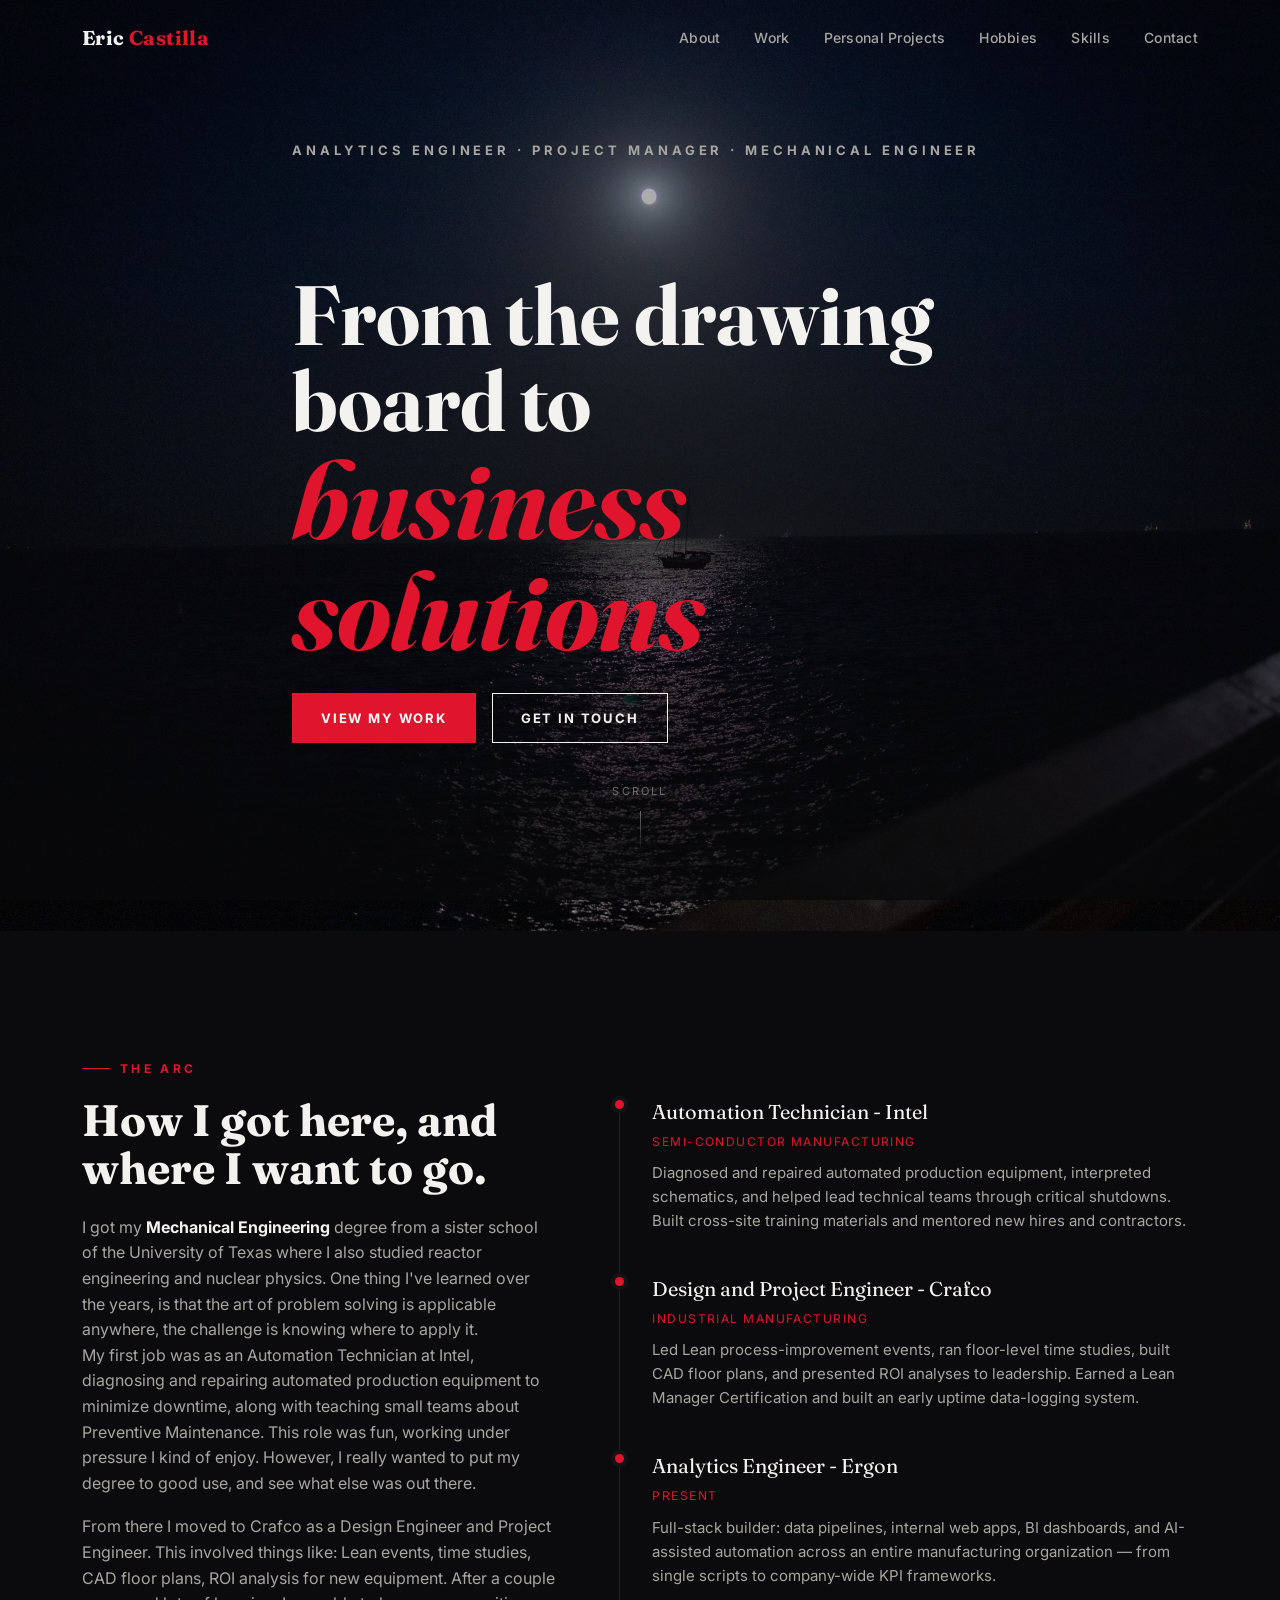
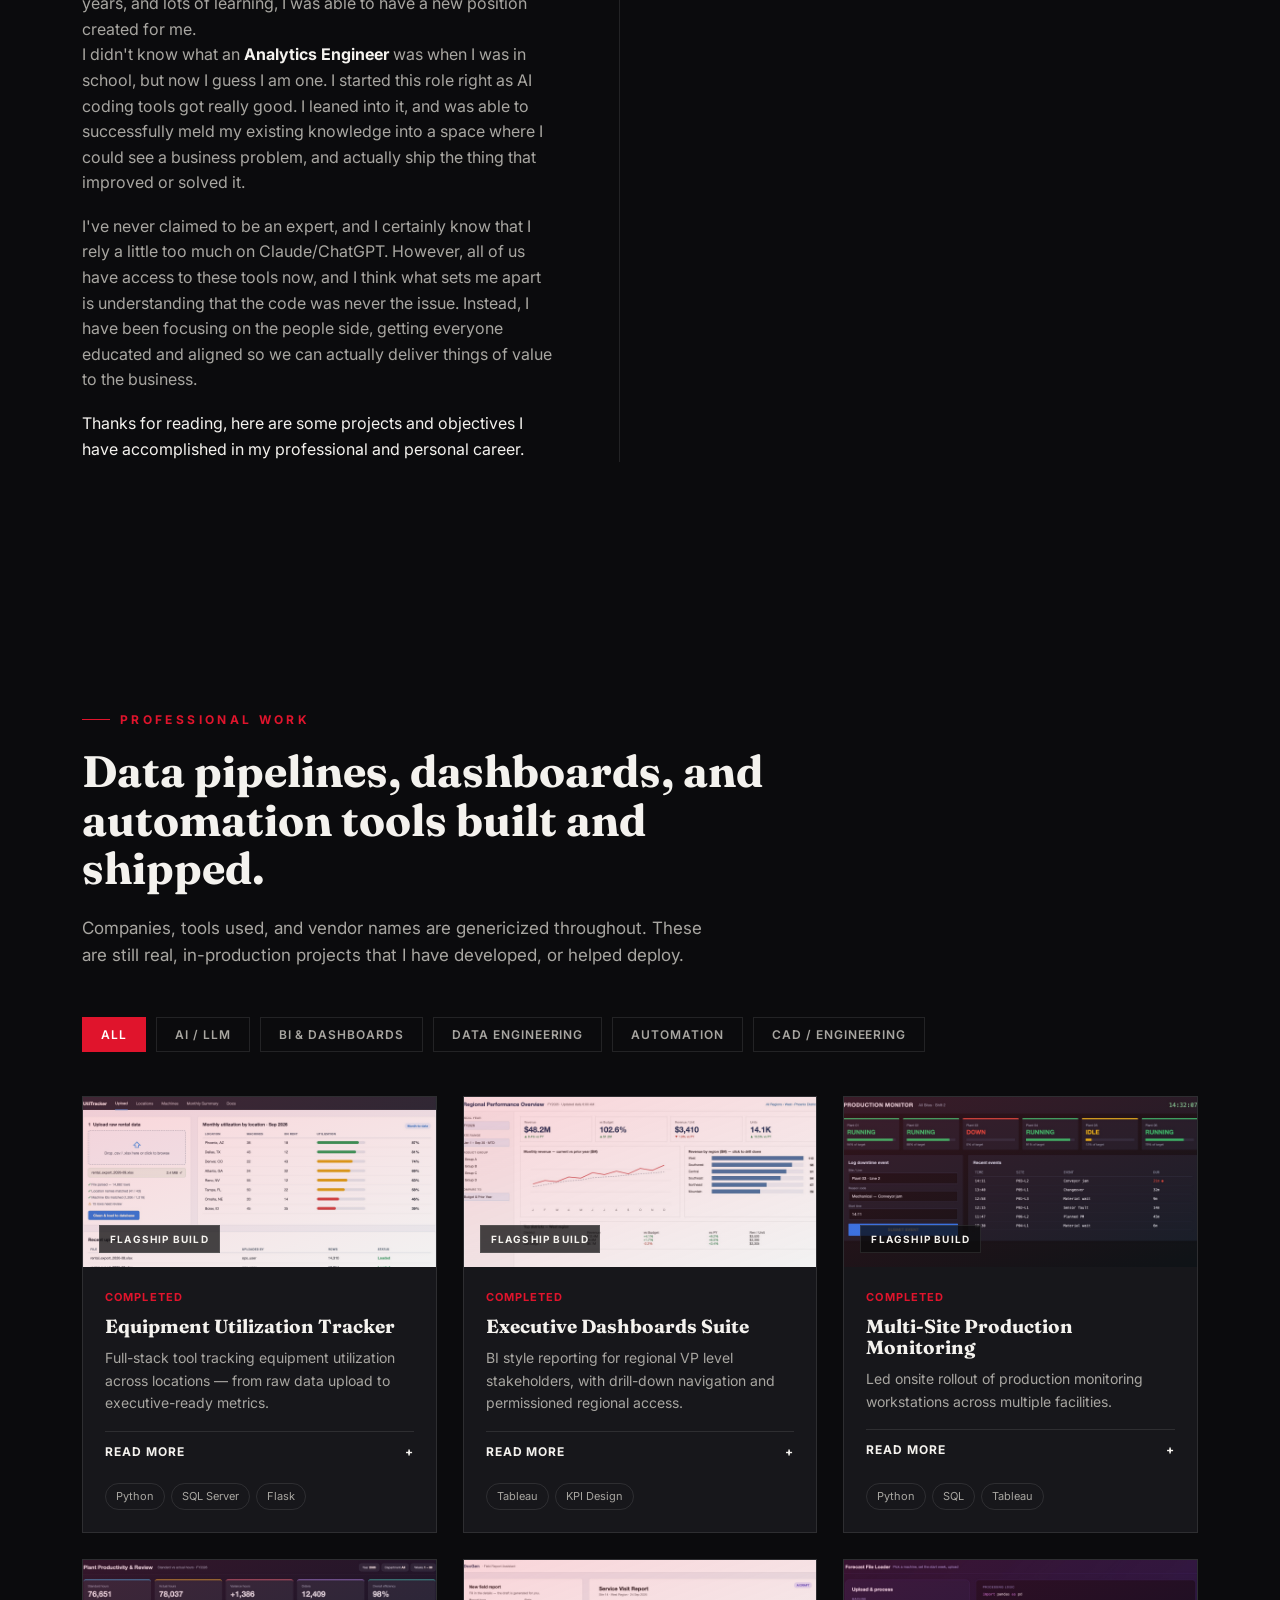
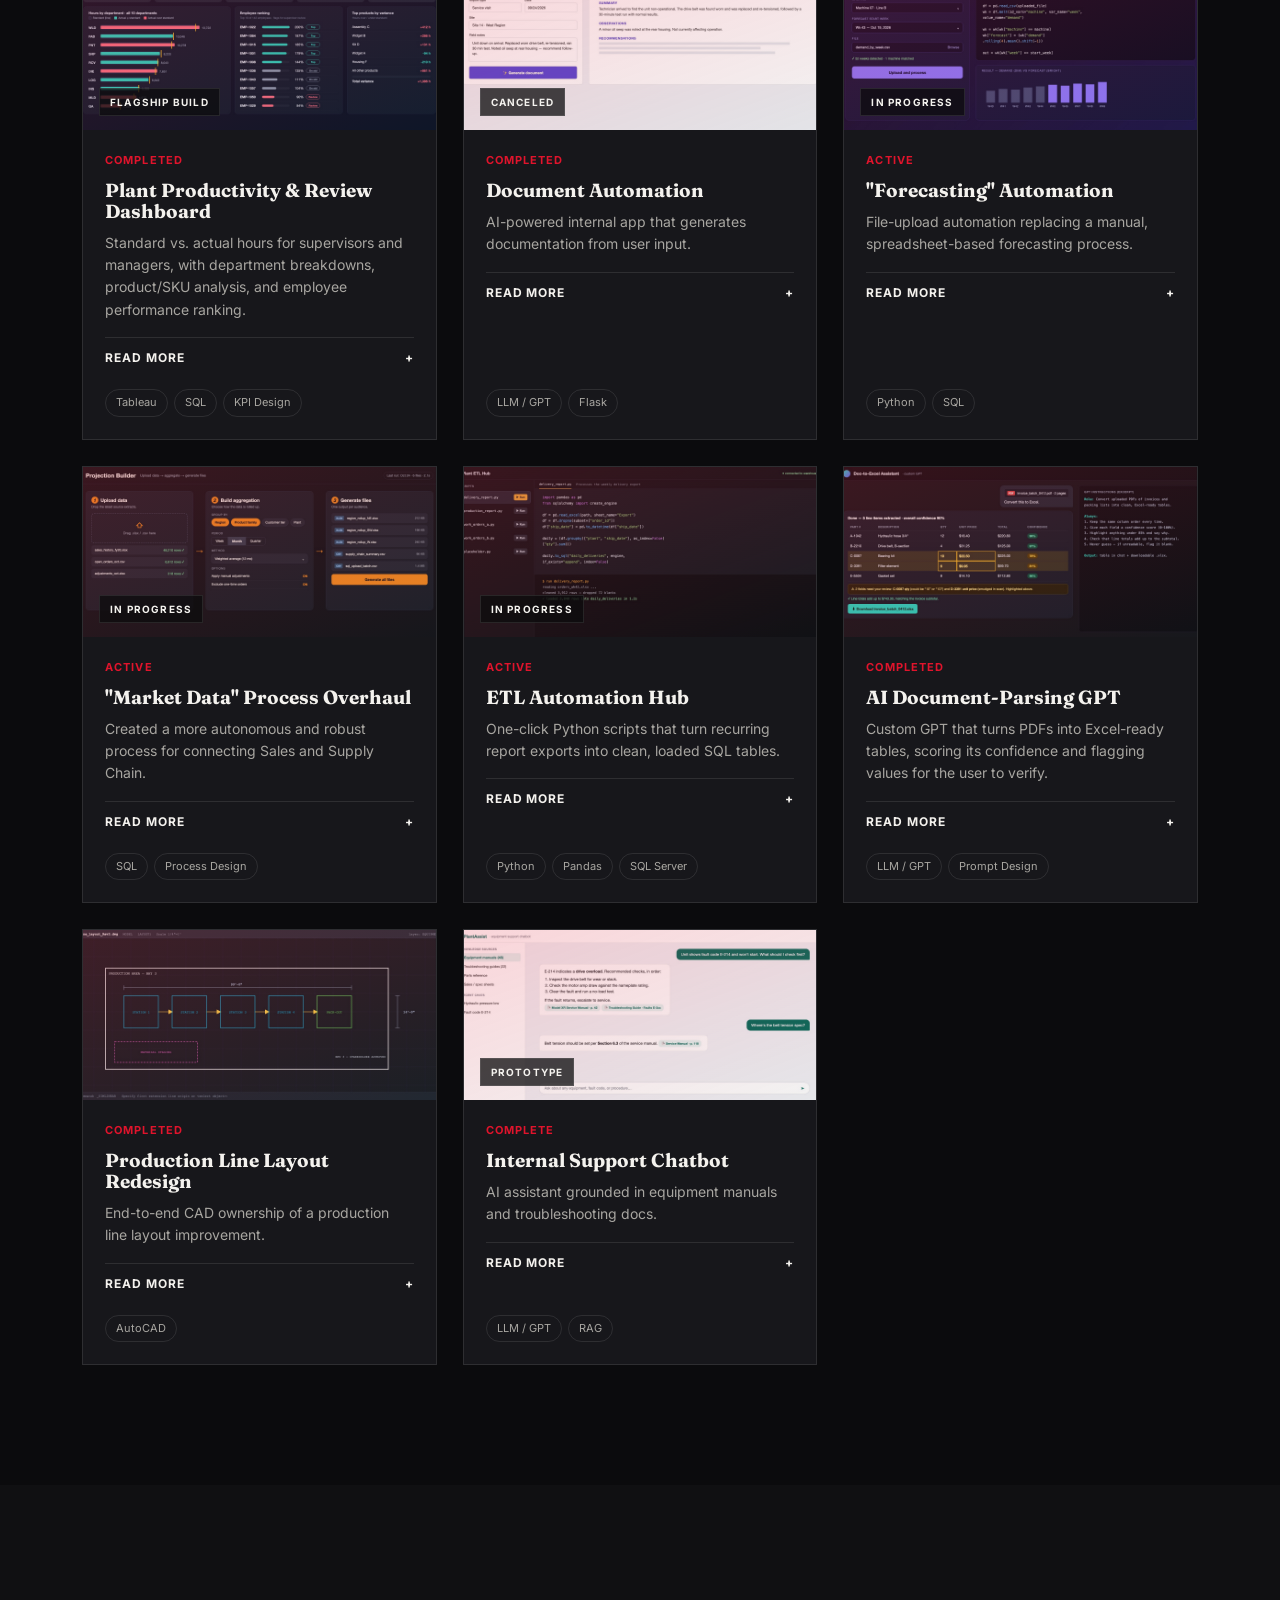
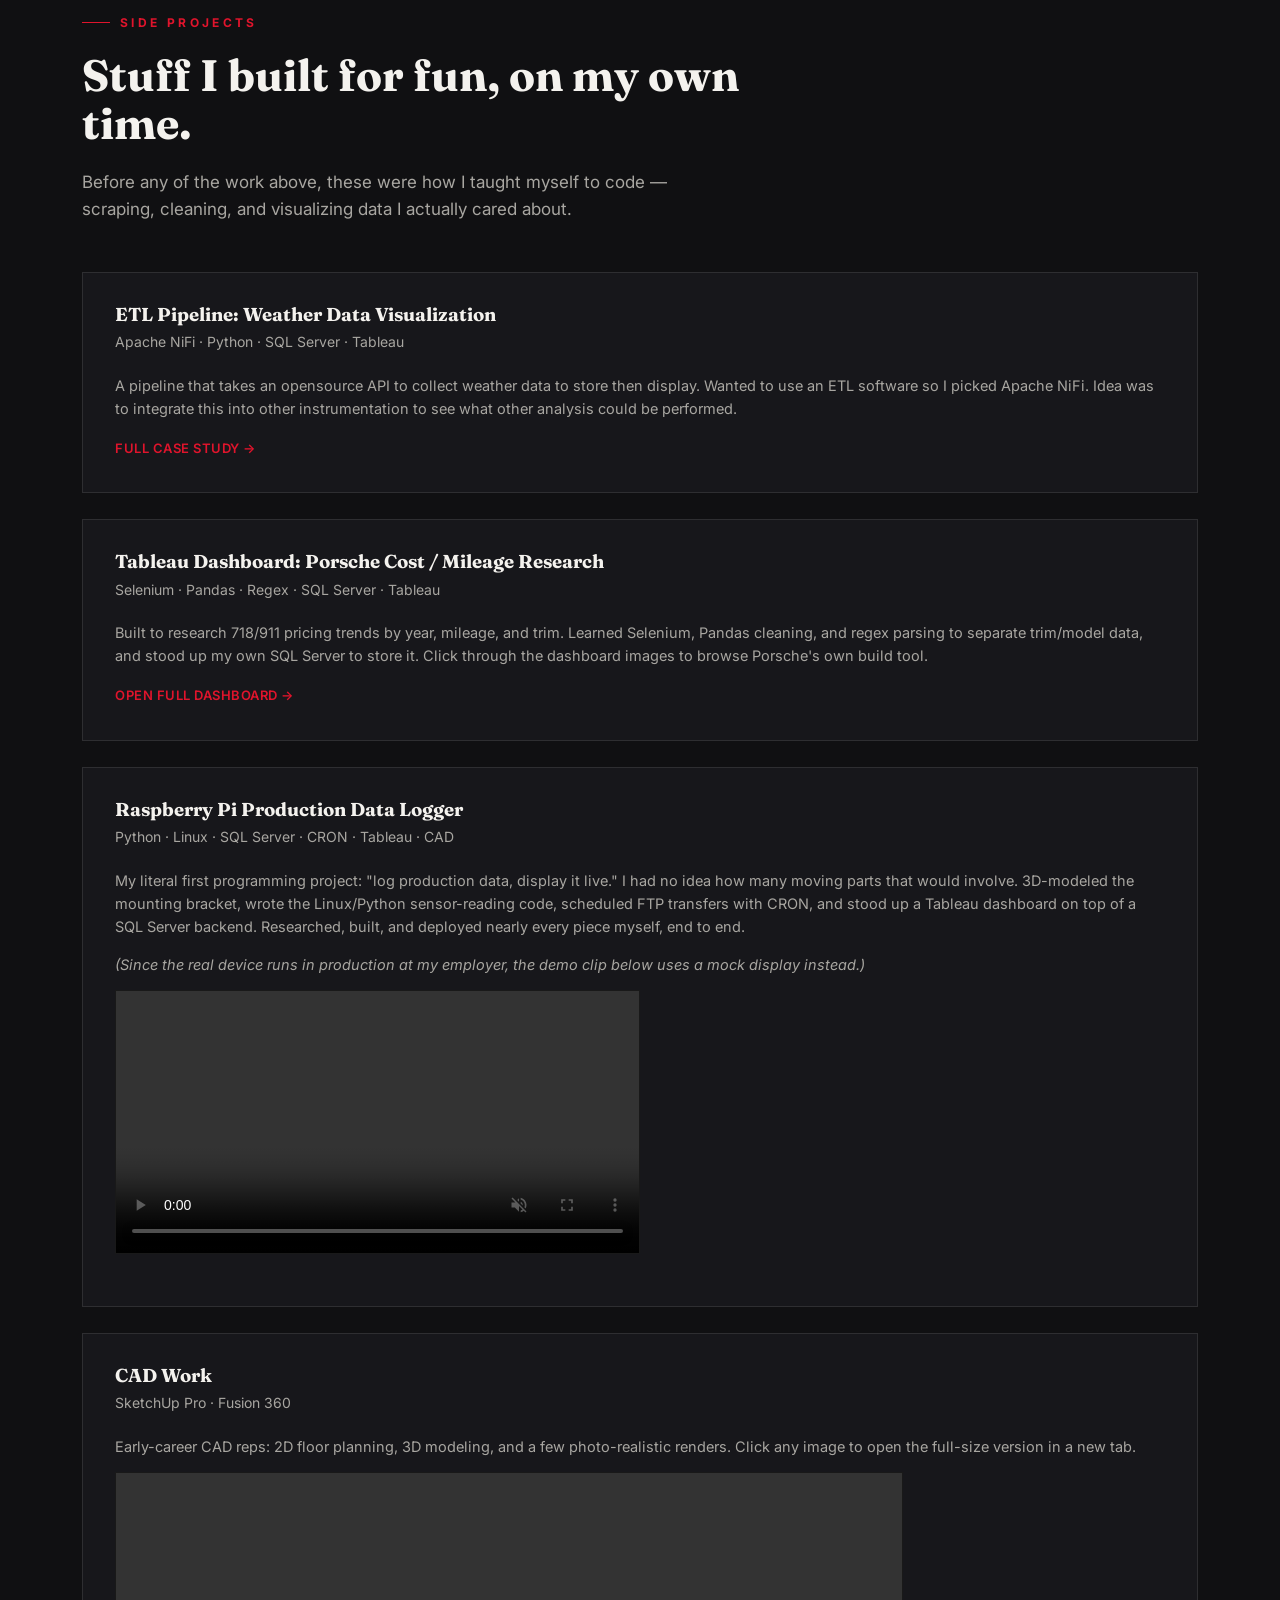
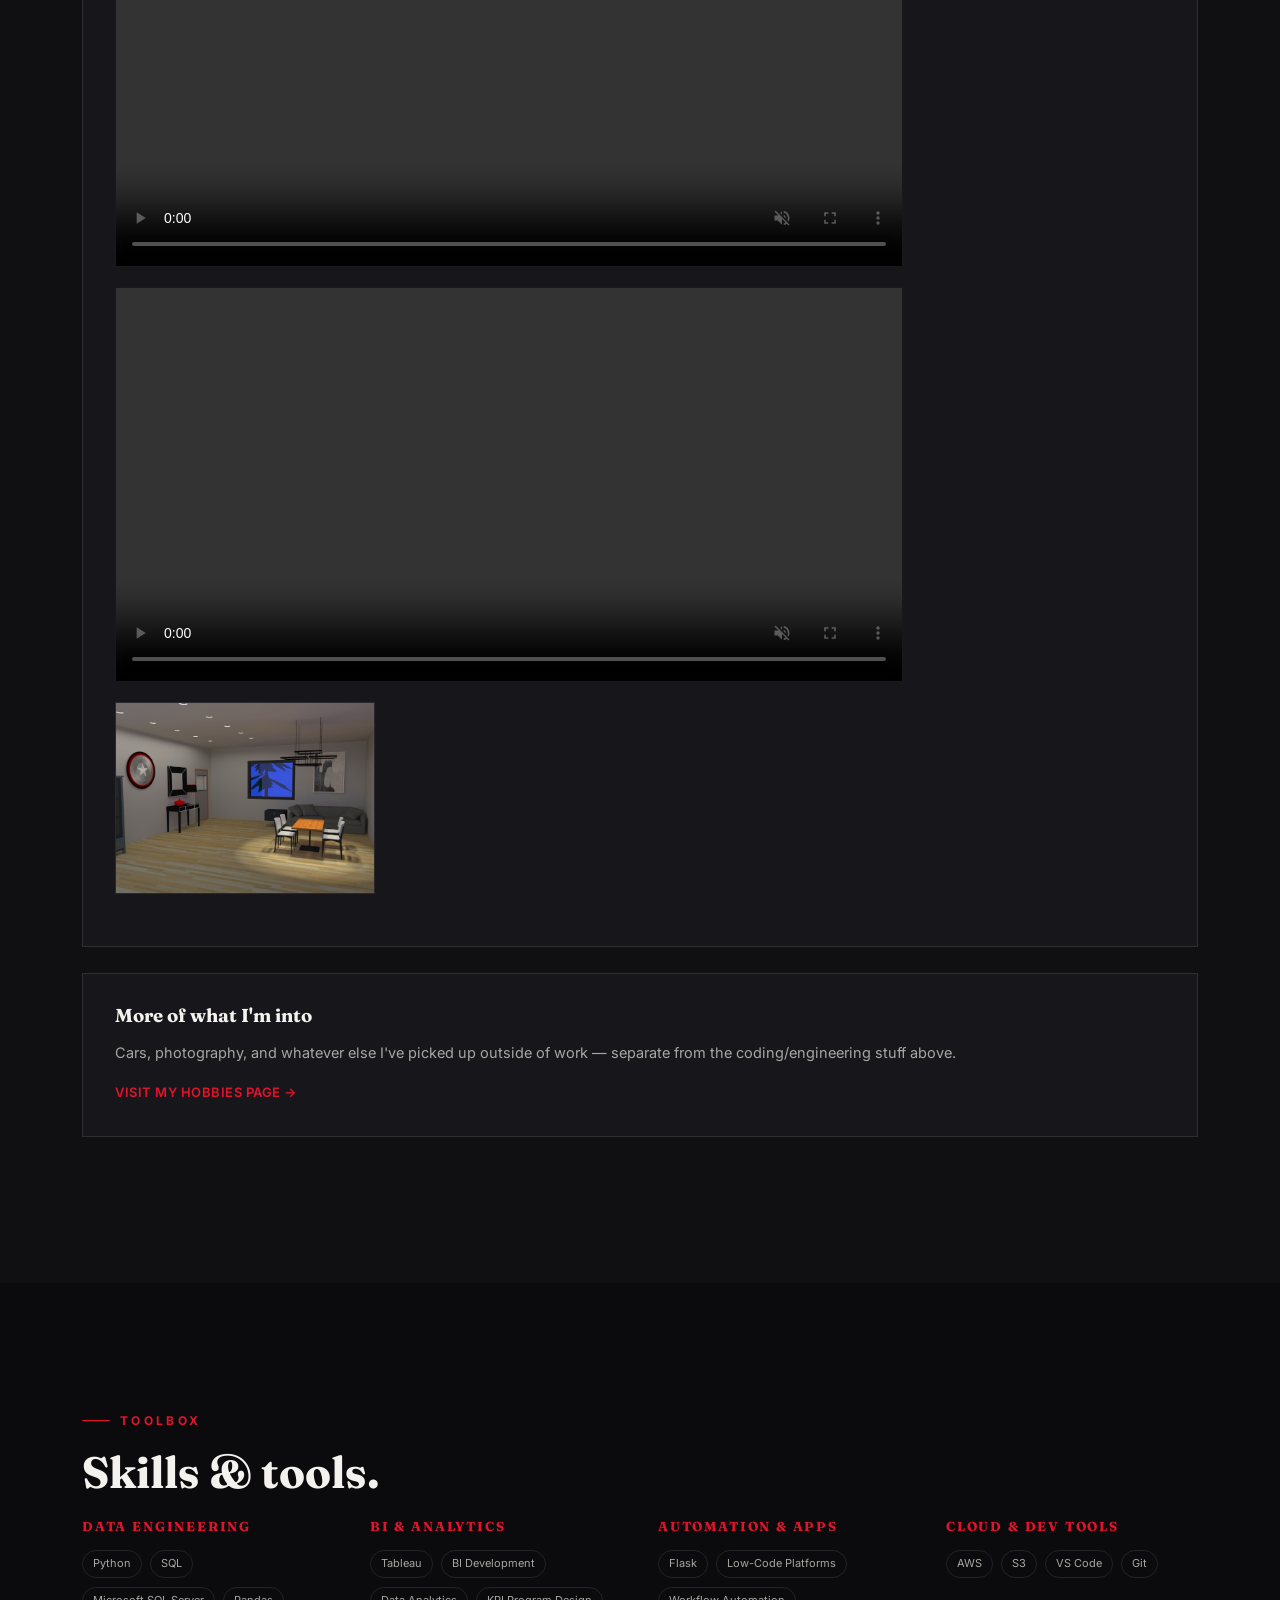
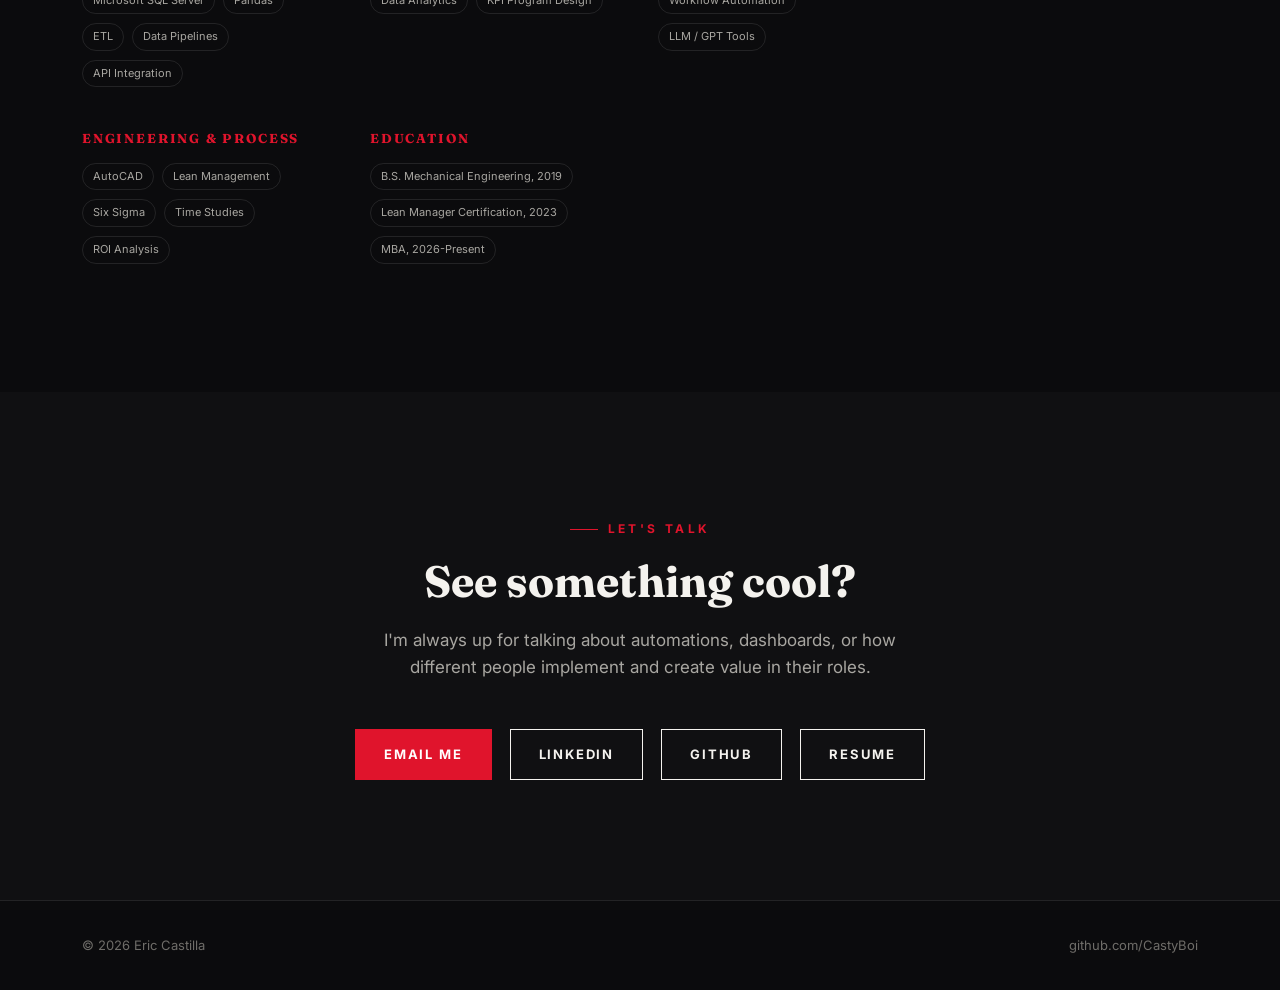
==== commit 6ae96fa7: "removed image" ====
--- a/index.html
+++ b/index.html
@@ -321,12 +321,6 @@
         </video>
       </div>
     </div>
-      <div class="thumb-gallery">
-        <a href="images/etl_images/microcontroller-bracket.png" target="_blank" rel="noopener">
-          <img src="images/etl_images/microcontroller-bracket-thumb.jpg" alt="3D-printed sensor mounting bracket installed on the production line" loading="lazy" decoding="async">
-          <span class="thumb-caption">Mounting bracket, installed &middot; view full size &rarr;</span>
-        </a>
-      </div>
     </div>
 
     <div class="embed-block reveal">
@@ -418,7 +412,7 @@
 
 <footer>
   <div class="wrap">
-    <span>&copy; <span id="year"></span> Eric Castilla + Claude</span>
+    <span>&copy; <span id="year"></span> Eric Castilla</span>
     <span><a href="https://github.com/CastyBoi" target="_blank" rel="noopener">github.com/CastyBoi</a></span>
   </div>
 </footer>
